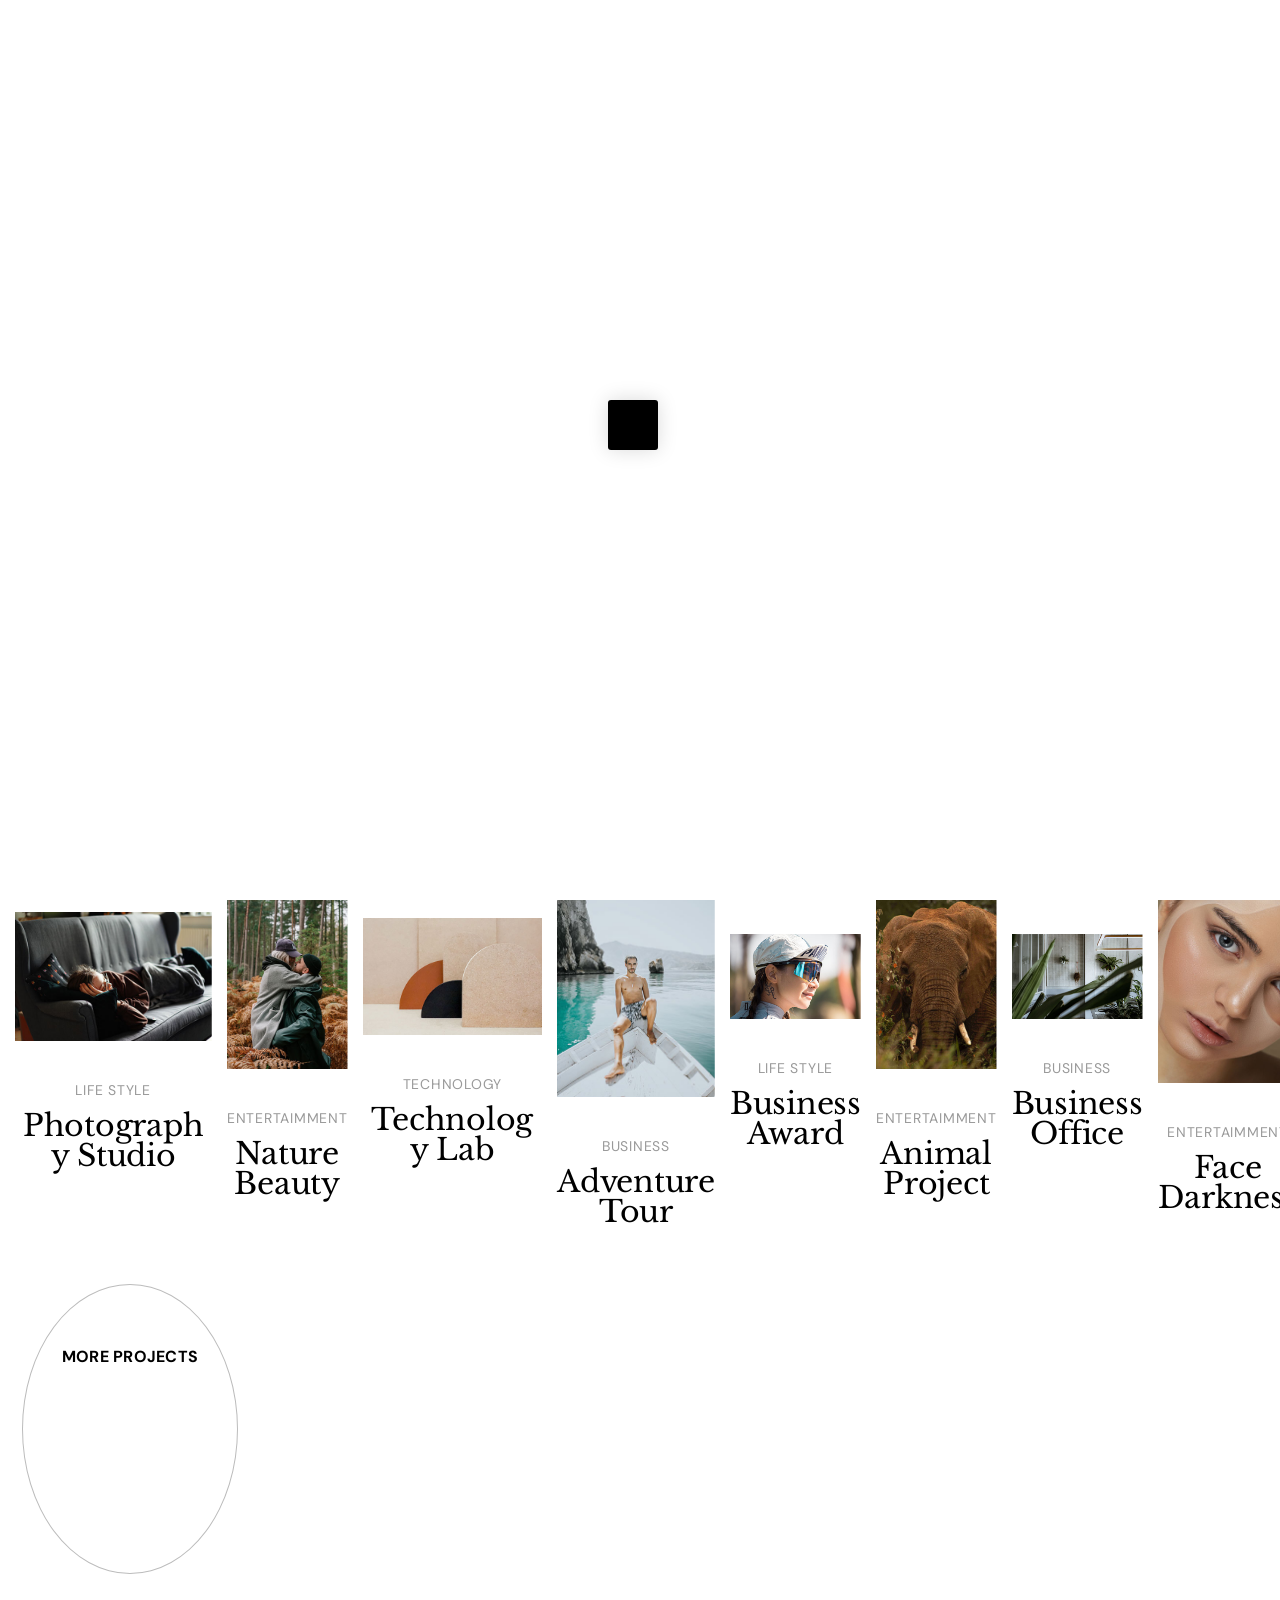
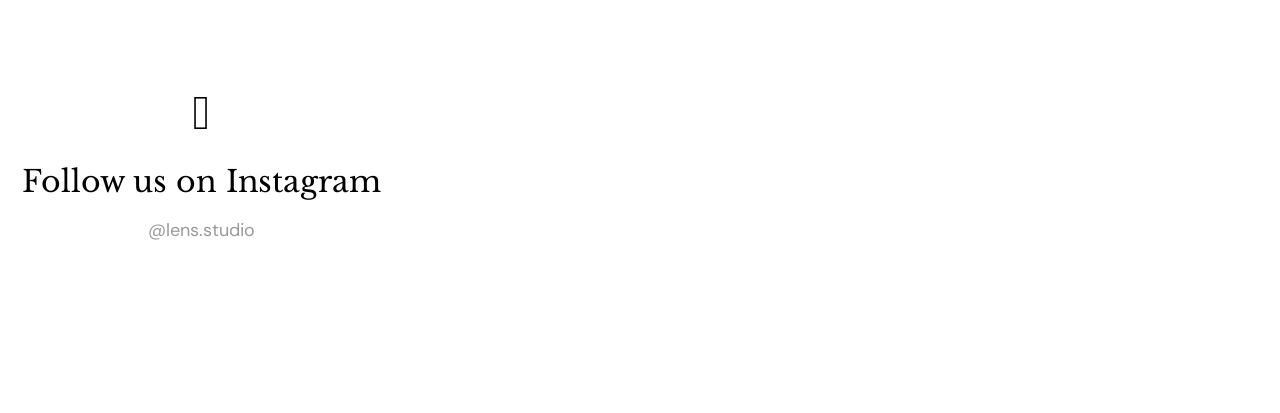
==== index.html @ a51545c2 "1" ====
<!DOCTYPE html>
<html lang="en">

<head>
  <meta charset="utf-8">
  <meta http-equiv="X-UA-Compatible" content="IE=edge">
  <meta name="viewport" content="width=device-width, initial-scale=1.0" />

  <title>Lens – Photography Responsive HTML Template</title>
  <meta name="description" content="Lens Photography Bootstrap 5 Template is an awesome website template for any modern photography studio."/>

  <!--== Favicon ==-->
  <link rel="shortcut icon" href="assets/img/favicon.ico" type="image/x-icon" />

  <!--== Main Style CSS ==-->
  <link href="assets/css/style.css" rel="stylesheet"/>

</head>

<body>

  <!--wrapper start-->
  <div class="wrapper home-default-wrapper">

    <!--== Start Preloader Content ==-->
    <div class="preloader-wrap">
      <div class="preloader">
        <span class="dot"></span>
        <div class="dots">
          <span></span>
          <span></span>
          <span></span>
        </div>
      </div>
    </div>
    <!--== End Preloader Content ==-->

    <!--== Start Header Wrapper ==-->
    <header class="header-area header-default sticky-header">
      <div class="container-fluid">
        <div class="row align-items-center">
          <div class="col-lg-12">
            <div class="header-align">
              <div class="header-social">
                <a href="#/"><i class="social_facebook"></i></a>
                <a href="#/"><i class="social_twitter"></i></a>
                <a href="#/"><i class="social_flickr"></i></a>
              </div>
              <div class="header-logo-area">
                <a href="index.html">
                  <img class="logo-main" src="assets/img/logo.png" alt="Logo" />
                  <img class="logo-light" src="assets/img/logo.png" alt="Logo" />
                </a>
              </div>
              <div class="header-navigation-area d-none">
                <ul class="main-menu nav justify-content-center">
                  <li><a href="index.html">Home</a></li>
                  <li class="has-submenu"><a href="portfolio.html">Portfolio</a>
                    <ul class="submenu-nav">
                      <li><a href="portfolio.html">Portfolio</a></li>
                      <li><a href="portfolio-details.html">Portfolio Details</a></li>
                    </ul>
                  </li>
                  <li><a href="about.html">About</a></li>
                  <li><a href="contact.html">Contact</a></li>
                  <li class="has-submenu"><a href="blog.html">Blog</a>
                    <ul class="submenu-nav">
                      <li><a href="blog.html">Blog Grid</a></li>
                      <li><a href="blog-details.html">Blog Single</a></li>
                    </ul>
                  </li>
                </ul>
              </div>
              <div class="header-action-area">
                <button class="btn-menu">
                  <span></span>
                  <span></span>
                  <span></span>
                </button>
              </div>
            </div>
          </div>
        </div>
      </div>
    </header>
    <!--== End Header Wrapper ==-->

    <main class="main-content site-wrapper-reveal">
      <!--== Start Hero Area Wrapper ==-->
      <section class="home-slider-area slider-photographer">
        <div class="container">
          <div class="row">
            <div class="cl-md-12 col-lg-11 col-xl-10 m-auto">
              <div class="slider-content-area" data-aos="fade-zoom-in" data-aos-duration="1300">
                <h2>LENS Photography Studiop based in Portland, <br>Oregon. I specialises in shooting liquids and my
                  colourful liquid work, titled “Biford”, has become very well <br>known and collectable.</h2>
              </div>
            </div>
          </div>
        </div>
      </section>
      <!--== End Hero Area Wrapper ==-->

      <!--== Start Portfolio Area Wrapper ==-->
      <section class="portfolio-area portfolio-default-area" data-aos="fade-up" data-aos-duration="1300">
        <div class="container-fluid">
          <div class="row row-cols-1 row-cols-sm-2 row-cols-md-3 portfolio-list">
            <div class="col portfolio-item">
              <div class="inner-content">
                <div class="thumb">
                  <img src="assets/img/portfolio/h1.jpg" alt="Lens-Image">
                </div>
                <div class="content">
                  <p class="category">Life Style</p>
                  <h3 class="title"><a href="portfolio-details.html">Photography Studio</a></h3>
                </div>
              </div>
            </div>
            <div class="col portfolio-item">
              <div class="inner-content">
                <div class="thumb">
                  <img src="assets/img/portfolio/v1.jpg" alt="Lens-Image">
                </div>
                <div class="content">
                  <p class="category">Entertaimment</p>
                  <h3 class="title"><a href="portfolio-details.html">Nature Beauty</a></h3>
                </div>
              </div>
            </div>
            <div class="col portfolio-item">
              <div class="inner-content">
                <div class="thumb">
                  <img src="assets/img/portfolio/h2.jpg" alt="Lens-Image">
                </div>
                <div class="content">
                  <p class="category">Technology</p>
                  <h3 class="title"><a href="portfolio-details.html">Technology Lab</a></h3>
                </div>
              </div>
            </div>
            <div class="col portfolio-item">
              <div class="inner-content">
                <div class="thumb">
                  <img src="assets/img/portfolio/v2.jpg" alt="Lens-Image">
                </div>
                <div class="content">
                  <p class="category">Business</p>
                  <h3 class="title"><a href="portfolio-details.html">Adventure Tour</a></h3>
                </div>
              </div>
            </div>
            <div class="col portfolio-item">
              <div class="inner-content">
                <div class="thumb">
                  <img src="assets/img/portfolio/h3.jpg" alt="Lens-Image">
                </div>
                <div class="content">
                  <p class="category">Life Style</p>
                  <h3 class="title"><a href="portfolio-details.html">Business Award</a></h3>
                </div>
              </div>
            </div>
            <div class="col portfolio-item">
              <div class="inner-content">
                <div class="thumb">
                  <img src="assets/img/portfolio/v3.jpg" alt="Lens-Image">
                </div>
                <div class="content">
                  <p class="category">Entertaimment</p>
                  <h3 class="title"><a href="portfolio-details.html">Animal Project</a></h3>
                </div>
              </div>
            </div>
            <div class="col portfolio-item">
              <div class="inner-content">
                <div class="thumb">
                  <img src="assets/img/portfolio/h4.jpg" alt="Lens-Image">
                </div>
                <div class="content">
                  <p class="category">Business</p>
                  <h3 class="title"><a href="portfolio-details.html">Business Office</a></h3>
                </div>
              </div>
            </div>
            <div class="col portfolio-item">
              <div class="inner-content">
                <div class="thumb">
                  <img src="assets/img/portfolio/v4.jpg" alt="Lens-Image">
                </div>
                <div class="content">
                  <p class="category">Entertaimment</p>
                  <h3 class="title"><a href="portfolio-details.html">Face Darkness</a></h3>
                </div>
              </div>
            </div>
            <div class="col portfolio-item">
              <div class="inner-content">
                <div class="thumb">
                  <img src="assets/img/portfolio/h5.jpg" alt="Lens-Image">
                </div>
                <div class="content">
                  <p class="category">Technology</p>
                  <h3 class="title"><a href="portfolio-details.html">Creative Creation</a></h3>
                </div>
              </div>
            </div>
          </div>
          <div class="row">
            <div class="col-lg-12 text-center mt-sm-60" data-margin-top="86" data-aos="fade-up"
              data-aos-duration="1100">
              <a href="#/" class="btn-portfolio">More Projects</a>
            </div>
          </div>
          <div class="row">
            <div class="col-lg-12 text-center">
              <a class="widget-instagram-area" href="#/" data-aos="fade-up" data-aos-duration="1300">
                <i class="icofont-instagram"></i>
                <label>Follow us on Instagram</label>
                <span>@lens.studio</span>
              </a>
            </div>
          </div>
        </div>
      </section>
      <!--== End Portfolio Area Wrapper ==-->
    </main>

    <!--== Start Footer Area Wrapper ==-->
    <footer class="footer-area reveal-footer border-top-style">
      <div class="container-fluid">
        <div class="row">
          <div class="col-sm-12">
            <div class="footer-content">
              <div class="widget-item">
                <div class="widget-copyright">
                  <p>© <span>LENS</span>. <a target="_blank" href="http://www.mobanwang.com/" title="网页模板">网页模板</a></p>
                </div>
              </div>
              <div class="widget-item">
                <div class="about-widget">
                  <a class="footer-logo" href="index.html">
                    <img src="assets/img/logo.png" alt="Logo">
                  </a>
                </div>
              </div>
              <div class="widget-item">
                <ul class="widget-contact-info">
                  <li class="info-mail"><a href="mailto://lens-studio@gmail.com">lens-studio@gmail.com</a>
                    <span>-</span></li>
                  <li class="info-phone"><a href="tel://917-512-0683">917-512-0683</a></li>
                </ul>
              </div>
            </div>
          </div>
        </div>
      </div>
    </footer>
    <!--== End Footer Area Wrapper ==-->

    <!--== Scroll Top Button ==-->
    <div class="scroll-to-top"><span class="icofont-rounded-up"></span></div>

    <!--== Start Side Menu ==-->
    <aside class="off-canvas-wrapper">
      <div class="off-canvas-inner">
        <div class="off-canvas-overlay"></div>
        <!-- Start Off Canvas Content Wrapper -->
        <div class="off-canvas-content">
          <!-- Off Canvas Header -->
          <div class="off-canvas-header">
            <div class="close-action">
              <button class="btn-close"><i class="icon_close"></i></button>
            </div>
          </div>

          <div class="off-canvas-item">
            <!-- Start Asside Menu Wrapper -->
            <div class="asside-navigation-area">
              <ul class="asside-menu nav" id="assideMenuNav">
                <li><a class="active" href="index.html">Home</a></li>
                <li class="dropdown-submenu" id="submenuOne">
                  <a class="collapsed" href="portfolio.html" data-bs-toggle="collapse" data-bs-target="#collapseOne"
                    aria-controls="collapseOne"><span>Portfolio</span></a>
                  <ul class="dropdown-nav collapse" id="collapseOne" aria-labelledby="submenuOne"
                    data-bs-parent="#assideMenuNav">
                    <li><a href="portfolio.html">Portfolio</a></li>
                    <li><a href="portfolio-details.html">Portfolio Details</a></li>
                  </ul>
                </li>
                <li><a href="about.html">About</a></li>
                <li><a href="contact.html">Contact</a></li>
                <li class="dropdown-submenu" id="submenuTwo">
                  <a class="collapsed" href="blog.html" data-bs-toggle="collapse" data-bs-target="#collapseTwo"
                    aria-controls="collapseTwo"><span>Blog</span></a>
                  <ul class="dropdown-nav collapse" id="collapseTwo" aria-labelledby="submenuTwo"
                    data-bs-parent="#assideMenuNav">
                    <li><a href="blog.html">Blog Grid</a></li>
                    <li><a href="blog-details.html">Blog Single</a></li>
                  </ul>
                </li>
              </ul>
            </div>
            <!-- End Asside Menu Wrapper -->
          </div>
          <!-- Off Canvas Footer -->
          <div class="off-canvas-footer"></div>
        </div>
        <!-- End Off Canvas Content Wrapper -->
      </div>
    </aside>
    <!--== End Side Menu ==-->
  </div>

  <!--=======================Javascript============================-->

  <!--=== Modernizr Min Js ===-->
  <script src="assets/js/modernizr.js"></script>
  <!--=== jQuery Min Js ===-->
  <script src="assets/js/jquery-main.js"></script>
  <!--=== jQuery Migration Min Js ===-->
  <script src="assets/js/jquery-migrate.js"></script>
  <!--=== Popper Min Js ===-->
  <script src="assets/js/popper.min.js"></script>
  <!--=== Bootstrap Min Js ===-->
  <script src="assets/js/bootstrap.min.js"></script>
  <!--=== jquery UI Min Js ===-->
  <script src="assets/js/jquery-ui.min.js"></script>
  <!--=== Plugin Collection Js ===-->
  <script src="assets/js/plugincollection.js"></script>
  <!--=== Isotope Min Js ===-->
  <script src="assets/js/isotope.pkgd.min.js"></script>

  <!--=== Custom Js ===-->
  <script src="assets/js/custom.js"></script>

</body>

</html>
---- assets/css/style.css ----
@charset "UTF-8";
/*===================================================================
[Table Of Content]

    * Imported CSS
    * Typography CSS
    * Common CSS
    * Main Navigation CSS
    * Header CSS
    * Portfolio CSS
    * About CSS
    * Team CSS
    * Brand Logo CSS
    * Form CSS
    * Blog CSS
    * Contact CSS
    * Footer CSS

=====================================================================*/
/*
-----------------------------------------------------------------------
	Imported CSS
-----------------------------------------------------------------------
*/
@import url(https://fonts.googleapis.com/css?family=DM+Sans:400,400i,500,700,|Libre+Baskerville:400,400i,700);
@import url(bootstrap.min.css);
@import url(elegantIcons.css);
@import url(icofont.css);
@import url(animate.css);
@import url(aos.css);
@import url(swiper.min.css);
@import url(plugin-collection.css);
/*
-----------------------------------------------------------------------
  Typography CSS
-----------------------------------------------------------------------
*/
body {
  color: #666666;
  font-size: 0.875rem;
  font-family: "DM Sans", sans-serif;
  font-weight: 400;
  line-height: 1.7142857143;
  margin: 0;
  overflow-x: hidden;
  -ms-word-wrap: break-word;
  word-wrap: break-word;
}

h1, h2, h3, h4, h5, h6,
.h1, .h2, .h3, .h4, .h5, .h6 {
  color: #000;
  font-family: "Libre Baskerville", serif;
  font-weight: 400;
  line-height: 1.1;
  margin-bottom: 10px;
  margin-top: 0;
}

a {
  color: #0099ff;
  text-decoration: none;
  transition: 0.3s;
  -webkit-transition: 0.3s;
  -moz-transition: 0.3s;
  -ms-transition: 0.3s;
  -o-transition: 0.3s;
}
a:hover, a:active, a:focus {
  box-shadow: none;
  color: #006bb3;
  outline: none;
  text-decoration: none;
}
a img {
  border: none;
}

.btn:focus {
  box-shadow: none;
}

p {
  margin-bottom: 30px;
}
p:last-child {
  margin-bottom: 0;
}

:active,
:focus {
  box-shadow: none;
  outline: none !important;
}

::selection {
  background: #0099ff;
  color: #fff;
  text-shadow: none;
}

::-moz-selection {
  background: #0099ff;
  /* Firefox */
  color: #fff;
  text-shadow: none;
}

::-webkit-selection {
  background: #0099ff;
  /* Safari */
  color: #fff;
  text-shadow: none;
}

img {
  max-width: 100%;
}

iframe {
  border: none !important;
}

textarea:focus, textarea:active, input:focus, input:active {
  outline: none;
}

ul {
  margin: 0;
  padding: 0;
}
ul li {
  list-style: none;
}

pre,
ul,
ol,
dl,
dd,
blockquote,
address,
table,
fieldset {
  margin-bottom: 30px;
}

table p {
  margin-bottom: 0;
}

/*
-----------------------------------------------------------------------
  Common CSS
-----------------------------------------------------------------------
*/
@media only screen and (min-width: 1200px) {
  .container {
    max-width: 1200px;
    padding-left: 15px;
    padding-right: 15px;
  }
}

@media only screen and (min-width: 1200px) {
  .row {
    margin-right: -15px;
    margin-left: -15px;
  }
}
@media only screen and (min-width: 1200px) {
  .row > [class*=col-] {
    padding-right: 15px;
    padding-left: 15px;
  }
}

.section-title {
  margin-bottom: 80px;
}
@media only screen and (max-width: 991px) {
  .section-title {
    margin-bottom: 70px;
  }
}
@media only screen and (max-width: 767px) {
  .section-title {
    margin-bottom: 60px;
  }
}
@media only screen and (max-width: 575px) {
  .section-title {
    margin-bottom: 50px;
  }
}
.section-title h5 {
  color: #999999;
  font-size: 14px;
  font-weight: 400;
  letter-spacing: 0.3px;
  margin-bottom: 15px;
  text-transform: uppercase;
}
@media only screen and (max-width: 767px) {
  .section-title h5 {
    font-size: 12px;
    margin-bottom: 12px;
  }
}
.section-title .title {
  font-size: 48px;
  font-weight: 700;
  letter-spacing: -1.377px;
  line-height: 1.1;
  margin-bottom: 25px;
}
@media only screen and (max-width: 1199px) {
  .section-title .title {
    font-size: 40px;
  }
}
@media only screen and (max-width: 767px) {
  .section-title .title {
    font-size: 36px;
  }
}
@media only screen and (max-width: 575px) {
  .section-title .title {
    font-size: 24px;
  }
}
.section-title .title span {
  color: #0099ff;
  font-weight: 300;
}
.section-title .desc {
  margin-bottom: 55px;
}
.section-title .desc p {
  font-size: 14px;
  line-height: 30px;
  margin-bottom: 0;
}
@media only screen and (max-width: 767px) {
  .section-title .desc p br {
    display: none;
  }
}
.section-title .separator-line {
  border-bottom: 1px solid #0099ff;
  display: block;
  margin: 0 auto 40px;
  width: 100px;
}
.section-title .list-style li {
  color: #666666;
  font-size: 14px;
  margin-bottom: 16px;
  padding-left: 29px;
  position: relative;
}
.section-title .list-style li i {
  color: #0099ff;
  font-size: 14px;
  left: 0;
  position: absolute;
  top: 5px;
}
.section-title .list-style li:last-child {
  margin-bottom: 0;
}
.section-title.section-light h5 {
  color: #fff;
}
.section-title.section-light .title {
  color: #fff;
}
.section-title.section-light .desc p {
  color: #fff;
}
.section-title.section-light .separator-line {
  border-bottom-color: #fff !important;
}
.section-title.section-light .separator-line.separator-double:before {
  border-bottom-color: #fff !important;
}

.bg-img {
  background: no-repeat center center;
  background-size: cover;
}
.bg-img.bg-img-top {
  background-position: top center;
}

.site-wrapper-reveal {
  background-color: #FFFFFF;
  position: relative;
  overflow: hidden;
  z-index: 1;
}

.niceselect {
  float: inherit;
}
.niceselect .list {
  border-radius: 0;
  width: 100%;
}

.line-hr {
  border-bottom: 1px solid #e2e2e2;
}

.lh-1 {
  line-height: 1;
}

.z-index-1 {
  z-index: 1;
}

.z-index-2 {
  z-index: 2;
}

.content-items-center {
  align-items: center;
  display: flex;
}

.justify-items-center {
  display: flex;
  justify-content: center;
}

.min-height-auto {
  min-height: auto !important;
}

.height-auto {
  height: auto !important;
}

.form-message.alert {
  margin-top: 10px;
}

.row-gutter-0 [class*=col-] {
  margin: 0;
  padding: 0;
}

.embed-responsive {
  position: relative;
  display: block;
  width: 100%;
  padding: 0;
  overflow: hidden;
}
.embed-responsive .embed-responsive-item,
.embed-responsive embed,
.embed-responsive iframe,
.embed-responsive object,
.embed-responsive video {
  position: absolute;
  top: 0;
  bottom: 0;
  left: 0;
  width: 100%;
  height: 100%;
  border: 0;
}

iframe {
  border: none !important;
}

@media only screen and (max-width: 991px) {
  .md-text-center {
    text-align: center;
  }
}
@media only screen and (max-width: 767px) {
  .sm-text-center {
    text-align: center;
  }
}
@media only screen and (max-width: 575px) {
  .xs-w-100 {
    width: 100% !important;
  }
}
/*-------- Button Style Css --------*/
.btn-theme {
  background-color: #0099ff;
  border-color: #0099ff;
  border-radius: 0;
  color: #fff;
  display: inline-block;
  font-weight: 400;
  font-size: 14px;
  line-height: 30px;
  min-height: 50px;
  padding: 10px 30px;
  position: relative;
  text-transform: uppercase;
  transition: 0.3s;
  -webkit-transition: 0.3s;
  -moz-transition: 0.3s;
  -ms-transition: 0.3s;
  -o-transition: 0.3s;
}
.btn-theme .icon {
  font-size: 14px;
  padding-left: 12px;
  position: absolute;
  top: 50%;
  transform: translateY(-50%);
  right: 15px;
}
.btn-theme:hover, .btn-theme:focus {
  background-color: #669900;
  border-color: #669900;
  color: #fff;
}
.btn-theme.btn-black {
  background-color: #000;
  border-color: #000;
}
.btn-theme.btn-black:hover {
  background-color: #0099ff;
  border-color: #0099ff;
  color: #fff;
}
.btn-theme.btn-white {
  background-color: #fff;
  border-color: #fff;
  color: #0e0e0e;
}
.btn-theme.btn-white:hover {
  background-color: #000;
  border-color: #000;
  color: #fff;
}
.btn-theme.btn-white.btn-border {
  background-color: transparent;
  border: 1px solid rgba(255, 255, 255, 0.5);
  color: #fff;
  line-height: 29px;
}
.btn-theme.btn-white.btn-border:hover {
  background-color: #0099ff;
  border-color: #0099ff;
  color: #fff;
}
.btn-theme.btn-gray {
  background-color: #f4f4f4;
  border-color: #f4f4f4;
  color: #0e0e0e;
}
.btn-theme.btn-gray:hover {
  background-color: #0099ff;
  border-color: #0099ff;
  color: #fff;
}
.btn-theme.btn-border {
  background-color: transparent;
  border: 1px solid #0099ff;
  color: #0099ff;
}
.btn-theme.btn-round {
  border-radius: 25px;
}
.btn-theme.btn-round.btn-slide:before {
  border-radius: 25px;
}
.btn-theme.btn-lg {
  letter-spacing: 0.131px;
  padding: 14px 48px;
}
.btn-theme.btn-slide {
  position: relative;
  z-index: 1;
}
.btn-theme.btn-slide:before {
  background-color: #669900;
  content: "";
  height: 100%;
  left: 0;
  position: absolute;
  top: 0;
  width: 0;
  z-index: -1;
  transition: 0.3s;
  -webkit-transition: 0.3s;
  -moz-transition: 0.3s;
  -ms-transition: 0.3s;
  -o-transition: 0.3s;
}
.btn-theme.btn-slide:hover:before {
  width: 100%;
}
.btn-theme.btn-size-md {
  height: 50px;
  min-width: 160px;
  text-align: center;
}
.btn-theme.btn-size-lg {
  height: 50px;
  min-width: 180px;
  text-align: center;
}
.btn-theme.btn-size-xl {
  height: 50px;
  min-width: 220px;
  text-align: center;
}
.btn-theme.btn-size-xxl {
  height: 52px;
  min-width: 270px;
  text-align: center;
}

.btn-link {
  color: #000;
  display: inline-block;
  font-weight: 400;
  font-size: 12px;
  letter-spacing: 1px;
  padding: 0;
  position: relative;
  text-decoration: none;
  text-transform: uppercase;
  transition: 0.3s;
  -webkit-transition: 0.3s;
  -moz-transition: 0.3s;
  -ms-transition: 0.3s;
  -o-transition: 0.3s;
}
.btn-link:hover {
  color: #0099ff;
  text-decoration: none;
}
.btn-link span + .icon {
  color: #0099ff;
  font-size: 14px;
  padding-left: 17px;
}
.btn-link span + .icon:before {
  font-weight: 900;
}
.btn-link:focus {
  text-decoration: none;
}
.btn-link.btn-line:after {
  background-color: #0099ff;
  bottom: 0;
  content: "";
  height: 1px;
  right: 0;
  position: absolute;
  width: 0;
  transition: 0.3s;
  -webkit-transition: 0.3s;
  -moz-transition: 0.3s;
  -ms-transition: 0.3s;
  -o-transition: 0.3s;
}
.btn-link.btn-line:hover {
  color: #000;
}
.btn-link.btn-line:hover:after {
  left: 0;
  width: 100%;
}
.btn-link.btn-dark {
  background-color: transparent;
  border: none;
  color: #0e0e0e;
}
.btn-link.btn-dark:after {
  background-color: #0e0e0e;
  left: 0;
  width: 100%;
}
.btn-link.btn-dark:hover {
  color: #0099ff;
}
.btn-link.btn-dark:hover:hover:before {
  background-color: #0099ff;
}
.btn-link.btn-dark:hover:hover:after {
  background-color: #0099ff;
}

.btn-more {
  color: #000;
  font-size: 18px;
  letter-spacing: 16.8px;
  text-transform: uppercase;
}
@media only screen and (max-width: 575px) {
  .btn-more {
    font-size: 16px;
    letter-spacing: 8px;
  }
}

/*-------- Owl Carousel Style Css --------*/
.owl-carousel.owl-theme .owl-nav {
  margin: 0;
}
.owl-carousel.owl-theme .owl-nav [class*=owl-] {
  background-color: transparent;
  font-size: 24px;
  font-weight: 900;
  margin: 0;
  transition: 0.4s;
  -webkit-transition: 0.4s;
  -moz-transition: 0.4s;
  -ms-transition: 0.4s;
  -o-transition: 0.4s;
}
.owl-carousel.owl-theme .owl-nav [class*=owl-]:hover {
  color: #0099ff;
}
.owl-carousel.owl-theme .owl-nav .owl-prev {
  margin-right: 10px;
}
.owl-carousel.owl-theme .owl-nav .owl-next {
  margin-left: 10px;
}
.owl-carousel.owl-theme.owl-nav2 .owl-nav {
  left: 0;
  position: absolute;
  right: 0;
  top: 50%;
}
.owl-carousel.owl-theme.owl-nav2 .owl-nav [class*=owl-] {
  position: absolute;
}
.owl-carousel.owl-theme.owl-nav2 .owl-nav [class*=owl-].owl-prev {
  left: 0;
}
.owl-carousel.owl-theme.owl-nav2 .owl-nav [class*=owl-].owl-next {
  right: 0;
}
.owl-carousel.owl-theme .owl-dots {
  margin-top: 55px;
}
.owl-carousel.owl-theme .owl-dots .owl-dot span {
  background-color: #808080;
  border: 1px solid #808080;
  height: 10px;
  margin: 5px 12px;
  width: 10px;
  transition: 0.4s;
  -webkit-transition: 0.4s;
  -moz-transition: 0.4s;
  -ms-transition: 0.4s;
  -o-transition: 0.4s;
}
.owl-carousel.owl-theme .owl-dots .owl-dot.active span, .owl-carousel.owl-theme .owl-dots .owl-dot:hover span {
  background-color: #0099ff;
  border-color: #0099ff;
}
.owl-carousel.owl-dots-none .owl-dots {
  display: none;
}

/*-------- Page Title Style Css --------*/
.page-title-area .page-title-content {
  padding: 118px 0 68px;
}
@media only screen and (max-width: 1199px) {
  .page-title-area .page-title-content {
    padding: 85px 0 50px;
  }
}
@media only screen and (max-width: 991px) {
  .page-title-area .page-title-content {
    padding: 95px 0 45px;
  }
}
@media only screen and (max-width: 575px) {
  .page-title-area .page-title-content {
    padding: 75px 0 45px;
  }
}
.page-title-area .page-title-content .title {
  font-size: 60px;
  line-height: 1;
  letter-spacing: -0.25px;
}
@media only screen and (max-width: 1199px) {
  .page-title-area .page-title-content .title {
    font-size: 36px;
  }
}
@media only screen and (max-width: 767px) {
  .page-title-area .page-title-content .title {
    font-size: 30px;
  }
}
.page-title-area .page-title-content .page-title {
  color: #999999;
  font-family: "DM Sans", sans-serif;
  font-size: 18px;
  letter-spacing: 3px;
  margin-bottom: 39px;
  text-transform: uppercase;
}
@media only screen and (max-width: 1199px) {
  .page-title-area .page-title-content .page-title {
    margin-bottom: 20px;
  }
}
@media only screen and (max-width: 767px) {
  .page-title-area .page-title-content .page-title {
    font-size: 16px;
    margin-bottom: 15px;
  }
}
.page-title-area .page-title-content .bread-crumbs {
  color: #888;
  font-size: 15px;
  margin-bottom: 2px;
}
.page-title-area .page-title-content .bread-crumbs a {
  color: #888;
}
.page-title-area .page-title-content .bread-crumbs a:hover {
  color: #0099ff;
}
.page-title-area .page-title-content .bread-crumbs span.active {
  color: #568701;
}
.page-title-area .page-title-content .bread-crumbs .breadcrumb-sep {
  padding: 0 8.7px;
}
.page-title-area .page-title-content.text-light .title {
  color: #fff;
}
.page-title-area .page-title-content.text-light .bread-crumbs {
  color: #fff;
}
.page-title-area .page-title-content.text-light .bread-crumbs a {
  color: #fff;
}
.page-title-area .page-title-content.content-style2 {
  align-items: center;
  display: flex;
  justify-content: center;
  padding: 122px 0 183px;
}
@media only screen and (max-width: 1199px) {
  .page-title-area .page-title-content.content-style2 {
    padding: 65px 0 95px;
  }
}
@media only screen and (max-width: 991px) {
  .page-title-area .page-title-content.content-style2 {
    padding: 85px 0 65px;
  }
}
@media only screen and (max-width: 575px) {
  .page-title-area .page-title-content.content-style2 {
    padding: 75px 0 55px;
  }
}
.page-title-area .page-title-content.content-style2 .page-title {
  color: #000;
  letter-spacing: 0;
  line-height: 1;
  margin: 0 41px 0 0;
}
@media only screen and (max-width: 767px) {
  .page-title-area .page-title-content.content-style2 .page-title {
    margin: 0 30px 0 0;
  }
}
@media only screen and (max-width: 575px) {
  .page-title-area .page-title-content.content-style2 .page-title {
    font-size: 16px;
    margin: 0 15px 0 0;
  }
}
.page-title-area .page-title-content.content-style2 .title {
  border-left: 1px solid #e1e1e1;
  color: #000;
  font-family: "Libre Baskerville", serif;
  font-size: 48px;
  font-weight: 400;
  letter-spacing: 0;
  line-height: 1;
  margin-bottom: 0;
  padding: 20px 0 20px 70px;
}
@media only screen and (max-width: 991px) {
  .page-title-area .page-title-content.content-style2 .title {
    font-size: 36px;
  }
}
@media only screen and (max-width: 767px) {
  .page-title-area .page-title-content.content-style2 .title {
    font-size: 30px;
    padding: 20px 0 20px 30px;
  }
}
@media only screen and (max-width: 575px) {
  .page-title-area .page-title-content.content-style2 .title {
    font-size: 20px;
    padding: 10px 0 10px 15px;
  }
}
@media only screen and (max-width: 479.98px) {
  .page-title-area .page-title-content.content-style2 .title {
    padding: 10px 0 10px 13px;
  }
}

.bread-crumbs {
  color: #666666;
  font-size: 16px;
}
.bread-crumbs a {
  color: #666666;
}
.bread-crumbs a:hover {
  color: #0099ff;
}

/*-------- Pagination Style Css --------*/
.pagination-area {
  padding: 82px 0 0;
}
@media only screen and (max-width: 991px) {
  .pagination-area {
    padding: 62px 0 0;
  }
}
.pagination-area nav .page-numbers {
  align-items: center;
  background-color: #fff;
  border-radius: 5px;
  display: inline-flex;
  margin-bottom: 0;
}
.pagination-area nav .page-numbers li {
  line-height: 1;
  margin-right: 36.57px;
  padding: 0;
}
.pagination-area nav .page-numbers li .page-number {
  color: #999999;
  display: inline-block;
  font-size: 18px;
  font-weight: 400;
  letter-spacing: 0;
  line-height: 1;
}
.pagination-area nav .page-numbers li .page-number:hover {
  color: #000;
}
.pagination-area nav .page-numbers li .page-number.current {
  color: #000;
  font-weight: 700;
}
.pagination-area nav .page-numbers li .page-number.prev {
  border-radius: 0;
  color: #000;
  font-size: 14px;
}
.pagination-area nav .page-numbers li .page-number.next {
  color: #000;
  font-size: 22px;
}
.pagination-area nav .page-numbers li .page-number.next:hover {
  color: #000;
}
.pagination-area nav .page-numbers li:first-child {
  padding-left: 0;
}
.pagination-area nav .page-numbers li:last-child {
  padding-right: 0;
  margin-right: 0;
}
.pagination-area nav .page-numbers.page-numbers-style {
  box-shadow: 0px 10px 50px 0px rgba(171, 181, 189, 0.35);
}

/*-------- Blockquote Style Css --------*/
.blockquote-area p {
  color: #000;
  font-family: "Libre Baskerville", serif;
  font-size: 30px;
  letter-spacing: -0.15px;
  line-height: 48px;
  margin-bottom: 66px;
}
@media only screen and (max-width: 1199px) {
  .blockquote-area p {
    font-size: 24px;
    line-height: 42px;
    margin-bottom: 40px;
  }
}
@media only screen and (max-width: 991px) {
  .blockquote-area p {
    font-size: 20px;
    line-height: 38px;
  }
}
@media only screen and (max-width: 767px) {
  .blockquote-area p {
    font-size: 16px;
    line-height: 32px;
    margin-bottom: 30px;
  }
}
@media only screen and (max-width: 575px) {
  .blockquote-area p br {
    display: none;
  }
}
.blockquote-area cite .name {
  color: #000;
  display: block;
  font-size: 18px;
  font-weight: 700;
  font-style: normal;
  letter-spacing: -0.15px;
  line-height: 1;
  margin-bottom: 4px;
}
.blockquote-area cite .job {
  color: #999999;
  font-size: 14px;
  font-style: normal;
  letter-spacing: 0;
  line-height: 1;
}
.blockquote-area .blockquote-style {
  margin-bottom: 157px;
  padding-left: 171px;
  position: relative;
}
@media only screen and (max-width: 1199px) {
  .blockquote-area .blockquote-style {
    margin-bottom: 95px;
    padding-left: 130px;
  }
}
@media only screen and (max-width: 991px) {
  .blockquote-area .blockquote-style {
    margin-bottom: 80px;
    padding-left: 95px;
  }
}
@media only screen and (max-width: 767px) {
  .blockquote-area .blockquote-style {
    margin-bottom: 75px;
    padding-left: 50px;
  }
}
@media only screen and (max-width: 575px) {
  .blockquote-area .blockquote-style {
    margin-bottom: 65px;
    padding-left: 35px;
  }
}
@media only screen and (max-width: 479.98px) {
  .blockquote-area .blockquote-style {
    padding-left: 20px;
  }
}
.blockquote-area .blockquote-style:after {
  background-color: #000;
  content: "";
  height: calc(100% - 16px);
  left: 0;
  position: absolute;
  top: 9px;
  width: 3px;
}
@media only screen and (max-width: 767px) {
  .blockquote-area .blockquote-style:after {
    width: 2px;
  }
}
@media only screen and (max-width: 479.98px) {
  .blockquote-area .blockquote-style:after {
    width: 1px;
  }
}

/*-------- Accordian Style Css --------*/
.accordian-content .accordion .accordion-item {
  border: none;
  margin-bottom: 30px;
  overflow: visible;
}
.accordian-content .accordion .accordion-item .accordion-header {
  padding: 0;
}
.accordian-content .accordion .accordion-item .accordion-header .accordion-button {
  align-items: center;
  background-color: #fff;
  border: none;
  border-radius: 5px;
  box-shadow: none;
  color: #fff;
  display: flex;
  font-size: 14px;
  font-weight: 400;
  justify-content: space-between;
  padding: 15px 30px;
  position: relative;
  text-align: left;
  width: 100%;
  z-index: 1;
  transition: 0.4s;
  -webkit-transition: 0.4s;
  -moz-transition: 0.4s;
  -ms-transition: 0.4s;
  -o-transition: 0.4s;
}
.accordian-content .accordion .accordion-item .accordion-header .accordion-button:before {
  background-color: #0099ff;
  border-radius: 5px;
  content: "";
  height: 100%;
  left: 0;
  position: absolute;
  top: 0;
  width: 100%;
  z-index: -1;
  transition: 0.4s;
  -webkit-transition: 0.4s;
  -moz-transition: 0.4s;
  -ms-transition: 0.4s;
  -o-transition: 0.4s;
}
.accordian-content .accordion .accordion-item .accordion-header .accordion-button:after {
  display: none;
}
.accordian-content .accordion .accordion-item .accordion-header .accordion-button .icon {
  color: #fff;
  font-size: 14px;
  transition: 0.4s;
  -webkit-transition: 0.4s;
  -moz-transition: 0.4s;
  -ms-transition: 0.4s;
  -o-transition: 0.4s;
}
.accordian-content .accordion .accordion-item .accordion-header .accordion-button .icon.icon-plus {
  display: none;
}
.accordian-content .accordion .accordion-item .accordion-header .accordion-button.collapsed {
  box-shadow: 0px 7px 30px 0px rgba(171, 181, 189, 0.35);
  color: #000;
}
.accordian-content .accordion .accordion-item .accordion-header .accordion-button.collapsed:before {
  background-color: #fff;
  background-image: none;
}
.accordian-content .accordion .accordion-item .accordion-header .accordion-button.collapsed .icon {
  color: #000;
}
.accordian-content .accordion .accordion-item .accordion-header .accordion-button.collapsed .icon.icon-plus {
  display: inline-block;
}
.accordian-content .accordion .accordion-item .accordion-header .accordion-button.collapsed .icon.icon-minus {
  display: none;
}
.accordian-content .accordion .accordion-item .accordion-header .accordion-button.collapsed:hover {
  background-color: #f9f9f9;
}
.accordian-content .accordion .accordion-item .accordion-header .accordion-button.collapsed:hover:before {
  background-color: #f9f9f9;
}
.accordian-content .accordion .accordion-item .accordion-body {
  line-height: 30px;
  padding: 34px 30px 16px;
}
.accordian-content .accordion.no-bg .accordion-item {
  margin-bottom: 14px;
}
.accordian-content .accordion.no-bg .accordion-item .accordion-header .accordion-button {
  background-color: transparent;
  border-bottom: 1px solid #e1e1e1;
  border-radius: 0;
  color: #000;
  padding: 0 0 20px 20px;
}
.accordian-content .accordion.no-bg .accordion-item .accordion-header .accordion-button:before {
  display: none;
}
.accordian-content .accordion.no-bg .accordion-item .accordion-header .accordion-button .icon {
  color: #000;
}
.accordian-content .accordion.no-bg .accordion-item .accordion-header .accordion-button.collapsed {
  box-shadow: none;
}
.accordian-content .accordion.no-bg .accordion-item .accordion-header .accordion-button.collapsed:hover {
  background-color: transparent;
}
.accordian-content .accordion.no-bg .accordion-collapse {
  border: none;
}
.accordian-content .accordion.no-bg .accordion-body {
  padding: 20px 35px 14px 20px;
}
.accordian-content .accordion.accordion-style2 .accordion-item .accordion-header .accordion-button {
  border: none;
  color: #0099ff;
  font-size: 18px;
  font-weight: 700;
  justify-content: normal;
  line-height: 24px;
  padding: 0 30px 13px 0;
  transition: 0.3s;
  -webkit-transition: 0.3s;
  -moz-transition: 0.3s;
  -ms-transition: 0.3s;
  -o-transition: 0.3s;
}
@media only screen and (max-width: 479.98px) {
  .accordian-content .accordion.accordion-style2 .accordion-item .accordion-header .accordion-button {
    padding: 0 10px 13px 0;
  }
}
.accordian-content .accordion.accordion-style2 .accordion-item .accordion-header .accordion-button.collapsed {
  color: #000;
  font-weight: 400;
  padding: 0 30px 10px 0;
}
@media only screen and (max-width: 479.98px) {
  .accordian-content .accordion.accordion-style2 .accordion-item .accordion-header .accordion-button.collapsed {
    padding: 0 10px 10px 0;
  }
}
.accordian-content .accordion.accordion-style2 .accordion-item .accordion-header .accordion-button.collapsed .icon {
  color: #000;
  top: 2px;
}
.accordian-content .accordion.accordion-style2 .accordion-item .accordion-header .accordion-button .icon {
  color: #000;
  font-size: 24px;
  left: auto;
  position: absolute;
  right: -35px;
  top: 4px;
}
.accordian-content .accordion.accordion-style2 .accordion-item .accordion-body {
  color: #999999;
  font-size: 14px;
  letter-spacing: 0;
  line-height: 24px;
  padding: 0px 30px 9px 16px;
}
@media only screen and (max-width: 479.98px) {
  .accordian-content .accordion.accordion-style2 .accordion-item .accordion-body {
    padding: 0 12px 9px 16px;
  }
}

/*-------- Tab Style Css --------*/
.feature-tab-content .nav.nav-tabs {
  border-bottom: none;
  margin-bottom: 41px;
}
.feature-tab-content .nav.nav-tabs .nav-item {
  margin-right: 60px;
}
@media only screen and (max-width: 767px) {
  .feature-tab-content .nav.nav-tabs .nav-item {
    margin-right: 25px;
  }
}
@media only screen and (max-width: 575px) {
  .feature-tab-content .nav.nav-tabs .nav-item {
    margin-right: 15px;
    font-size: 12px;
  }
}
.feature-tab-content .nav.nav-tabs .nav-item .nav-link {
  border: none;
  border-bottom: 3px solid #ddd;
  color: #000;
  padding: 0 0 13px;
  text-transform: uppercase;
  transition: 0.3s;
  -webkit-transition: 0.3s;
  -moz-transition: 0.3s;
  -ms-transition: 0.3s;
  -o-transition: 0.3s;
}
.feature-tab-content .nav.nav-tabs .nav-item .nav-link:hover {
  color: #0099ff;
}
.feature-tab-content .nav.nav-tabs .nav-item .nav-link:focus {
  color: #0099ff;
}
.feature-tab-content .nav.nav-tabs .nav-item .nav-link.active {
  background-color: transparent;
  border-bottom-color: #0099ff;
}
.feature-tab-content .nav.nav-tabs .nav-item:last-child {
  margin-right: 0;
}
.feature-tab-content .tab-content .tab-pane p {
  line-height: 30px;
  margin-bottom: 10px;
}
/*-------- Faq Style Css --------*/
.faq-area .accordian-content .accordion .accordion-item {
  border: 1px solid #eaeaea;
  border-radius: 3px;
  margin-bottom: 15px;
  overflow: visible;
}
.faq-area .accordian-content .accordion .accordion-item .accordion-header {
  padding: 0;
}
.faq-area .accordian-content .accordion .accordion-item .accordion-header .accordion-button {
  background-color: #fff;
  box-shadow: none;
  color: #568701;
  font-size: 18px;
  font-weight: 700;
  padding: 13px 30px 14px;
}
.faq-area .accordian-content .accordion .accordion-item .accordion-header .accordion-button:before {
  background-color: #0099ff;
  background-image: none;
  border-radius: 3px 3px 0 0;
  height: 4px;
  top: -1px;
  z-index: 1;
}
.faq-area .accordian-content .accordion .accordion-item .accordion-header .accordion-button .icon {
  color: #0099ff;
  font-size: 18px;
}
.faq-area .accordian-content .accordion .accordion-item .accordion-header .accordion-button.collapsed {
  color: #000;
  padding: 14px 30px;
}
.faq-area .accordian-content .accordion .accordion-item .accordion-header .accordion-button.collapsed:before {
  background-color: transparent;
  background-image: none;
}
.faq-area .accordian-content .accordion .accordion-item .accordion-header .accordion-button.collapsed .icon {
  color: #3e4140;
}
.faq-area .accordian-content .accordion .accordion-item .accordion-header .accordion-button.collapsed:hover {
  background-color: transparent;
}
.faq-area .accordian-content .accordion .accordion-item .accordion-header .accordion-button.collapsed:hover:before {
  background-color: transparent;
}
.faq-area .accordian-content .accordion .accordion-item .accordion-collapse {
  border: none;
}
.faq-area .accordian-content .accordion .accordion-item .accordion-body {
  letter-spacing: 0;
  line-height: 24px;
  padding: 4px 28px 23px 30px;
}

/*-------- Page-Not-Found Style Css --------*/
.page-not-found-area {
  align-items: center;
  display: flex;
  height: 100vh;
  margin-top: 0;
  padding: 0;
}
.page-not-found-area .section-title {
  margin-top: 35px;
  margin-bottom: 45px;
}
@media only screen and (max-width: 1199px) {
  .page-not-found-area .section-title {
    padding-top: 65px;
  }
}
@media only screen and (max-width: 991px) {
  .page-not-found-area .section-title {
    padding-top: 50px;
  }
}
@media only screen and (max-width: 767px) {
  .page-not-found-area .section-title {
    padding-top: 40px;
  }
}
@media only screen and (max-width: 575px) {
  .page-not-found-area .section-title {
    margin-bottom: 35px;
  }
}
.page-not-found-area .section-title .title {
  color: #fff;
  font-size: 60px;
  letter-spacing: 0;
  margin-bottom: 18px;
  text-transform: uppercase;
}
@media only screen and (max-width: 991px) {
  .page-not-found-area .section-title .title {
    font-size: 48px;
  }
}
@media only screen and (max-width: 575px) {
  .page-not-found-area .section-title .title {
    font-size: 32px;
  }
}
.page-not-found-area .section-title .desc {
  margin-bottom: 0;
}
.page-not-found-area .section-title .desc p {
  color: #fff;
  font-weight: 300;
  font-size: 18px;
  line-height: 30px;
}
@media only screen and (max-width: 575px) {
  .page-not-found-area .section-title .desc p {
    font-size: 14px;
    line-height: 24px;
  }
}
.page-not-found-area .btn-theme {
  padding: 10px 68px;
}
@media only screen and (max-width: 767px) {
  .page-not-found-area .btn-theme {
    min-height: auto;
    padding: 8px 40px;
  }
}
@media only screen and (max-width: 575px) {
  .page-not-found-area .btn-theme {
    padding: 5px 30px;
    font-size: 13px;
  }
}
.page-not-found-area a {
  text-transform: capitalize;
}
.page-not-found-area a:after {
  width: 100%;
}
.page-not-found-area .widget-search-box.search-style2 .btn-src {
  border-left: none;
}

/*-------- Coming-Soon Style Css --------*/
.coming-soon-area {
  background-position: top right;
  background-repeat: no-repeat;
  align-items: center;
  display: flex;
  height: 100vh;
  padding: 0;
}
.coming-soon-area .countdown-content {
  margin-bottom: 78px;
}
@media only screen and (max-width: 1549px) {
  .coming-soon-area .countdown-content {
    margin-bottom: 35px;
  }
}
.coming-soon-area .countdown-content .countdown-timer li {
  margin: 0 55px;
}
@media only screen and (max-width: 1199px) {
  .coming-soon-area .countdown-content .countdown-timer li {
    margin: 0 25px;
  }
}
@media only screen and (max-width: 479.98px) {
  .coming-soon-area .countdown-content .countdown-timer li {
    margin: 0 15px;
  }
}
.coming-soon-area .countdown-content .countdown-timer li span {
  color: #fff;
  display: inline-block;
  font-size: 48px;
  font-weight: 700;
  margin-bottom: 18px;
}
@media only screen and (max-width: 1549px) {
  .coming-soon-area .countdown-content .countdown-timer li span {
    font-size: 36px;
    margin-bottom: 15px;
  }
}
@media only screen and (max-width: 479.98px) {
  .coming-soon-area .countdown-content .countdown-timer li span {
    font-size: 16px;
  }
}
.coming-soon-area .countdown-content .countdown-timer li p {
  color: #fff;
  font-size: 18px;
  line-height: 30px;
  margin-bottom: 0;
}
@media only screen and (max-width: 1549px) {
  .coming-soon-area .countdown-content .countdown-timer li p {
    font-size: 16px;
  }
}
@media only screen and (max-width: 479.98px) {
  .coming-soon-area .countdown-content .countdown-timer li p {
    font-size: 13px;
  }
}
.coming-soon-area .coming-soon-content {
  margin-top: 83px;
}
@media only screen and (max-width: 1199px) {
  .coming-soon-area .coming-soon-content .section-title.section-style7 .separator-line {
    display: none;
  }
}
.coming-soon-area .coming-soon-content h2 {
  color: #fff;
  font-size: 100px;
  font-weight: 700;
  line-height: 1;
  margin-bottom: 15px;
  margin-top: 0;
}
@media only screen and (max-width: 1549px) {
  .coming-soon-area .coming-soon-content h2 {
    font-size: 60px;
  }
}
@media only screen and (max-width: 991px) {
  .coming-soon-area .coming-soon-content h2 {
    font-size: 48px;
  }
}
@media only screen and (max-width: 479.98px) {
  .coming-soon-area .coming-soon-content h2 {
    font-size: 24px;
  }
}
.coming-soon-area .coming-soon-content p {
  color: #fff;
  font-size: 18px;
  line-height: 30px;
  margin-bottom: 64px;
}
@media only screen and (max-width: 1549px) {
  .coming-soon-area .coming-soon-content p {
    margin-bottom: 35px;
  }
}
@media only screen and (max-width: 991px) {
  .coming-soon-area .coming-soon-content p {
    font-size: 14px;
  }
  .coming-soon-area .coming-soon-content p br {
    display: none;
  }
}
@media only screen and (max-width: 479.98px) {
  .coming-soon-area .coming-soon-content p {
    font-size: 13px;
  }
}
.coming-soon-area .input-btn-group {
  border-radius: 50px;
  display: flex;
  justify-content: space-between;
  height: 34px;
  padding: 1px;
}
.coming-soon-area .input-btn-group .form-control {
  border-radius: 50px;
  font-size: 14px;
  max-width: 85.3%;
  width: 100%;
}
@media only screen and (max-width: 1199px) {
  .coming-soon-area .input-btn-group .form-control {
    max-width: 420px;
  }
}
@media only screen and (max-width: 991px) {
  .coming-soon-area .input-btn-group .form-control {
    max-width: 320px;
  }
}
@media only screen and (max-width: 479.98px) {
  .coming-soon-area .input-btn-group .form-control {
    max-width: 170px;
  }
}
.coming-soon-area .input-btn-group .btn-theme {
  background-color: #fff;
  border-color: #fff;
  border-radius: 0 25px 25px 0;
  color: #c3c3c3;
  height: 32px;
  min-height: 32px;
  line-height: 31px;
  padding: 0 18px;
}
.coming-soon-area .input-btn-group .btn-theme:hover {
  background-color: #000;
  border-color: #000;
}

/*-------- Preloader Style Css --------*/
.preloader-deactive .preloader-wrap {
  display: none;
}

.preloader-wrap {
  background-color: #fff;
  position: fixed;
  left: 0;
  top: 0;
  height: 100vh;
  width: 100vw;
  z-index: 99999;
  overflow: hidden;
}
.preloader-wrap .preloader {
  position: absolute;
  width: 50px;
  height: 50px;
  top: 50%;
  left: 50%;
  margin-left: -32px;
  margin-top: -50px;
}
.preloader-wrap .preloader .dot {
  height: 100%;
  width: 100%;
  display: block;
  box-shadow: 0 0 20px 0 rgba(0, 0, 0, 0.15);
  -webkit-box-shadow: 0 0 20px 0 rgba(0, 0, 0, 0.15);
  animation: la-rotateplane 1.2s infinite ease-in-out;
  border-radius: 3px;
  -moz-border-radius: 3px;
  -webkit-border-radius: 3px;
  background-color: #000;
}
@keyframes la-rotateplane {
  0% {
    transform: perspective(120px) rotateX(0deg) rotateY(0deg);
  }
  50% {
    transform: perspective(120px) rotateX(-180.1deg) rotateY(0deg);
  }
  100% {
    transform: perspective(120px) rotateX(-180deg) rotateY(-179.9deg);
  }
}
/*-------- Custom Font Style Css --------*/
.font-size-12 {
  font-size: 12px !important;
}

.font-size-14 {
  font-size: 14px !important;
}

.font-size-16 {
  font-size: 16px !important;
}

.font-size-24 {
  font-size: 24px !important;
}

.font-size-30 {
  font-size: 30px !important;
}

.font-size-36 {
  font-size: 36px !important;
}

.font-size-40 {
  font-size: 40px !important;
}

.font-size-44 {
  font-size: 44px !important;
}

.font-size-50 {
  font-size: 50px !important;
}

@media only screen and (max-width: 991px) {
  .font-size-sm-18 {
    font-size: 18px !important;
  }

  .font-size-sm-24 {
    font-size: 24px !important;
  }
}
.font-weight-300 {
  font-weight: 300 !important;
}

.font-weight-400 {
  font-weight: 400 !important;
}

.font-weight-700 {
  font-weight: 700 !important;
}

.font-weight-900 {
  font-weight: 900 !important;
}

.line-height-30 {
  line-height: 30px !important;
}

.letter-spacing-0 {
  letter-spacing: 0 !important;
}

.letter-spacing-1 {
  letter-spacing: 1px !important;
}

/*-------- Custom Color Style Css --------*/
.bgcolor-black {
  background-color: #000 !important;
}

.bgcolor-black-light {
  background-color: #1d1f1f !important;
}

.bgcolor-white {
  background-color: #fff !important;
}

.bgcolor-24 {
  background-color: #242424 !important;
}

.bgcolor-333 {
  background-color: #333333 !important;
}

.bgcolor-f5 {
  background-color: #f5f5f5 !important;
}

.bgcolor-f6 {
  background-color: #f6f6f6 !important;
}

.bgcolor-gray-light {
  background-color: #f4f6f8 !important;
}

.bgcolor-gray-lighter {
  background-color: #eee !important;
}

.bgcolor-gray {
  background-color: #f0f2f4 !important;
}

.bgcolor-gray-silver {
  background-color: #f0f1f3 !important;
}

.bgcolor-gray-ccc {
  background-color: #ccc !important;
}

.bgcolor-theme {
  background-color: #0099ff !important;
}

.bgcolor-theme2 {
  background-color: #303744 !important;
}

.bgcolor-theme3 {
  background-color: #669900 !important;
}

.bgcolor-theme4 {
  background-color: #f53400 !important;
}

.text-theme-color {
  color: #0099ff !important;
}

.text-theme-color2 {
  color: #303744 !important;
}

.text-theme-color3 {
  color: #669900 !important;
}

.text-theme-color4 {
  color: #f53400 !important;
}

.text-theme-color5 {
  color: #568701 !important;
}

.text-light {
  color: #fff !important;
}

.text-dark {
  color: #0e0e0e !important;
}

.text-black {
  color: #000 !important;
}

.text-ccc {
  color: #ccc !important;
}

.text-hover-theme-color:hover {
  color: #0099ff !important;
}

/*-------- Custom Margin Padding Style Css --------*/
.mt-10 {
  margin-top: 10px;
}

.mt-12 {
  margin-top: 12px !important;
}

.mt-15 {
  margin-top: 15px;
}

.mt-18 {
  margin-top: 18px !important;
}

.mt-20 {
  margin-top: 20px;
}

.mt-25 {
  margin-top: 25px;
}

.mt-30 {
  margin-top: 30px !important;
}

.mt-35 {
  margin-top: 35px;
}

.mt-40 {
  margin-top: 40px;
}

.mt-50 {
  margin-top: 50px !important;
}

.mt-55 {
  margin-top: 55px;
}

.mt-60 {
  margin-top: 60px !important;
}

.mt-65 {
  margin-top: 65px;
}

.mt-80 {
  margin-top: 80px !important;
}

.mt-70 {
  margin-top: 70px !important;
}

.mt-90 {
  margin-top: 90px !important;
}

.mt-100 {
  margin-top: 100px !important;
}

.mt-120 {
  margin-top: 120px !important;
}

@media only screen and (max-width: 1199px) {
  .mt-lg-50 {
    margin-top: 50px !important;
  }

  .mt-lg-70 {
    margin-top: 70px !important;
  }
}
@media only screen and (max-width: 991px) {
  .md-mt-0 {
    margin-top: 0 !important;
  }

  .mt-md-30 {
    margin-top: 30px !important;
  }

  .mt-md-40 {
    margin-top: 40px !important;
  }

  .mt-md-50 {
    margin-top: 50px !important;
  }

  .mt-md-60 {
    margin-top: 60px !important;
  }

  .mt-md-70 {
    margin-top: 70px !important;
  }
}
@media only screen and (max-width: 767px) {
  .sm-mt-0 {
    margin-top: 0 !important;
  }

  .mt-sm-30 {
    margin-top: 30px !important;
  }

  .mt-sm-60 {
    margin-top: 60px !important;
  }
}
@media only screen and (max-width: 575px) {
  .mt-xs-0 {
    margin-top: 0px;
  }

  .mt-xs-30 {
    margin-top: 30px !important;
  }
}
.mr-10 {
  margin-right: 10px;
}

.mr-15 {
  margin-right: 15px;
}

.mr-20 {
  margin-right: 20px;
}

.mr-25 {
  margin-right: 25px;
}

.mr-30 {
  margin-right: 30px;
}

.mr-50 {
  margin-right: 50px;
}

.mr-80 {
  margin-right: 80px;
}

.mr--100 {
  margin-right: -100px;
}

@media only screen and (max-width: 991px) {
  .md-mr-0 {
    margin-right: 0 !important;
  }
}
@media only screen and (max-width: 575px) {
  .mr-xs-0 {
    margin-right: 0;
  }

  .mr-xs-15 {
    margin-right: 15;
  }
}
.mb-10 {
  margin-bottom: 10px !important;
}

.mb-15 {
  margin-bottom: 15px !important;
}

.mb-20 {
  margin-bottom: 20px !important;
}

.mb-25 {
  margin-bottom: 25px !important;
}

.mb-30 {
  margin-bottom: 30px !important;
}

.mb-35 {
  margin-bottom: 35px !important;
}

.mb-40 {
  margin-bottom: 40px !important;
}

.mb-45 {
  margin-bottom: 45px !important;
}

.mb-50 {
  margin-bottom: 50px !important;
}

.mb-55 {
  margin-bottom: 55px !important;
}

.mb-60 {
  margin-bottom: 60px !important;
}

.mb-65 {
  margin-bottom: 65px !important;
}

.mb-70 {
  margin-bottom: 70px !important;
}

.mb-80 {
  margin-bottom: 80px !important;
}

.mb-85 {
  margin-bottom: 85px !important;
}

.mb-90 {
  margin-bottom: 90px !important;
}

.mb-95 {
  margin-bottom: 95px !important;
}

.mb-100 {
  margin-bottom: 100px !important;
}

.mb-115 {
  margin-bottom: 115px !important;
}

.mb-120 {
  margin-bottom: 120px !important;
}

.mb-150 {
  margin-bottom: 150px !important;
}

.mb-438 {
  margin-bottom: 438px !important;
}

.mb-470 {
  margin-bottom: 470px !important;
}

.mb-471 {
  margin-bottom: 471px !important;
}

@media only screen and (max-width: 1199px) {
  .lg-mb-0 {
    margin-bottom: 0 !important;
  }

  .mb-lg-30 {
    margin-bottom: 30px !important;
  }

  .mb-lg-40 {
    margin-bottom: 40px !important;
  }

  .mb-lg-50 {
    margin-bottom: 50px !important;
  }

  .mb-lg-70 {
    margin-bottom: 70px !important;
  }

  .mb-lg-80 {
    margin-bottom: 80px !important;
  }

  .mb-lg-90 {
    margin-bottom: 90px !important;
  }
}
@media only screen and (max-width: 991px) {
  .md-mb-0, .md-mb-0 {
    margin-bottom: 0px !important;
  }

  .mb-md-0 {
    margin-bottom: 0px !important;
  }

  .mb-md-10 {
    margin-bottom: 10px !important;
  }

  .mb-md-30 {
    margin-bottom: 30px !important;
  }

  .mb-md-40 {
    margin-bottom: 40px !important;
  }

  .mb-md-50 {
    margin-bottom: 50px !important;
  }

  .mb-md-60 {
    margin-bottom: 60px !important;
  }

  .mb-md-70 {
    margin-bottom: 70px !important;
  }

  .mb-md-80 {
    margin-bottom: 80px !important;
  }

  .mb-md-90 {
    margin-bottom: 90px !important;
  }
}
@media only screen and (max-width: 767px) {
  .mb-sm-0, .sm-mb-0 {
    margin-bottom: 0px !important;
  }

  .mb-sm-10 {
    margin-bottom: 10px !important;
  }

  .mb-sm-20 {
    margin-bottom: 20px !important;
  }

  .mb-sm-30 {
    margin-bottom: 30px !important;
  }

  .mb-sm-40 {
    margin-bottom: 40px !important;
  }

  .mb-sm-50 {
    margin-bottom: 50px !important;
  }

  .mb-sm-60 {
    margin-bottom: 60px !important;
  }

  .mb-sm-70 {
    margin-bottom: 70px !important;
  }
}
@media only screen and (max-width: 575px) {
  .mb-xs-0 {
    margin-bottom: 0 !important;
  }

  .mb-xs-30 {
    margin-bottom: 30px !important;
  }

  .mb-xs-50 {
    margin-bottom: 50px !important;
  }
}
@media only screen and (max-width: 479.98px) {
  .mb-xxs-0 {
    margin-bottom: 0 !important;
  }

  .mb-xxs-30 {
    margin-bottom: 30px !important;
  }
}
.ml-10 {
  margin-left: 10px;
}

.ml-15 {
  margin-left: 15px;
}

.ml-20 {
  margin-left: 20px;
}

.ml-25 {
  margin-left: 25px;
}

.ml-30 {
  margin-left: 30px;
}

.ml-40 {
  margin-left: 40px;
}

.ml-50 {
  margin-left: 50px !important;
}

@media only screen and (max-width: 991px) {
  .ml-md-0 {
    margin-left: 0 !important;
  }

  .md-ml-0 {
    margin-left: 0 !important;
  }
}
@media only screen and (max-width: 479.98px) {
  .ml-xxs-5 {
    margin-left: 5px !important;
  }
}
.pb-5 {
  padding-bottom: 5px !important;
}

.pb-10 {
  padding-bottom: 10px !important;
}

.pb-15 {
  padding-bottom: 15px !important;
}

.pb-20 {
  padding-bottom: 20px !important;
}

.pb-25 {
  padding-bottom: 25px !important;
}

.pb-30 {
  padding-bottom: 30px !important;
}

.pb-35 {
  padding-bottom: 35px !important;
}

.pb-40 {
  padding-bottom: 40px !important;
}

.pb-50 {
  padding-bottom: 50px !important;
}

.pb-55 {
  padding-bottom: 55px !important;
}

.pb-60 {
  padding-bottom: 60px !important;
}

.pb-70 {
  padding-bottom: 70px !important;
}

.pb-75 {
  padding-bottom: 75px !important;
}

.pb-80 {
  padding-bottom: 80px !important;
}

.pb-85 {
  padding-bottom: 85px !important;
}

.pb-90 {
  padding-bottom: 90px !important;
}

.pb-95 {
  padding-bottom: 95px !important;
}

.pb-100 {
  padding-bottom: 100px !important;
}

.pb-110 {
  padding-bottom: 110px !important;
}

.pb-115 {
  padding-bottom: 115px !important;
}

.pb-120 {
  padding-bottom: 120px !important;
}

.pb-125 {
  padding-bottom: 125px !important;
}

.pb-130 {
  padding-bottom: 130px;
}

.pb-140 {
  padding-bottom: 140px;
}

.pb-150 {
  padding-bottom: 150px;
}

.pb-160 {
  padding-bottom: 160px;
}

.pb-170 {
  padding-bottom: 170px;
}

@media only screen and (max-width: 1199px) {
  .pb-lg-10 {
    padding-bottom: 10px !important;
  }

  .pb-lg-30 {
    padding-bottom: 30px !important;
  }

  .pb-lg-70 {
    padding-bottom: 70px !important;
  }

  .pb-lg-90 {
    padding-bottom: 90px !important;
  }
}
@media only screen and (max-width: 991px) {
  .md-pb-0 {
    padding-bottom: 0 !important;
  }

  .pb-md-10 {
    padding-bottom: 10px !important;
  }

  .pb-md-20 {
    padding-bottom: 20px !important;
  }

  .pb-md-30 {
    padding-bottom: 30px !important;
  }

  .pb-md-40 {
    padding-bottom: 40px !important;
  }

  .pb-md-50 {
    padding-bottom: 50px !important;
  }

  .pb-md-60 {
    padding-bottom: 60px !important;
  }

  .pb-md-70 {
    padding-bottom: 70px !important;
  }

  .pb-md-80 {
    padding-bottom: 80px !important;
  }

  .pb-md-90 {
    padding-bottom: 90px !important;
  }

  .pb-md-100 {
    padding-bottom: 100px !important;
  }

  .pb-md-120 {
    padding-bottom: 120px !important;
  }

  .pb-md-170 {
    padding-bottom: 170px !important;
  }
}
@media only screen and (max-width: 767px) {
  .sm-pb-0 {
    padding-bottom: 0 !important;
  }

  .pb-sm-20 {
    padding-bottom: 20px !important;
  }

  .pb-sm-30 {
    padding-bottom: 30px !important;
  }

  .pb-sm-50 {
    padding-bottom: 50px !important;
  }

  .pb-sm-60 {
    padding-bottom: 60px !important;
  }

  .pb-sm-70 {
    padding-bottom: 70px !important;
  }

  .pb-sm-80 {
    padding-bottom: 80px !important;
  }

  .pb-sm-100 {
    padding-bottom: 100px !important;
  }

  .pb-sm-170 {
    padding-bottom: 170px !important;
  }
}
@media only screen and (max-width: 575px) {
  .pb-xs-80 {
    padding-bottom: 80px !important;
  }
}
.pl-0 {
  padding-left: 0;
}

.pl-10 {
  padding-left: 10px;
}

.pl-15 {
  padding-left: 15px;
}

.pl-20 {
  padding-left: 20px;
}

.pl-30 {
  padding-left: 30px;
}

.pl-40 {
  padding-left: 40px;
}

.pl-50 {
  padding-left: 50px;
}

.pl-60 {
  padding-left: 60px;
}

.pl-70 {
  padding-left: 70px;
}

.pl-100 {
  padding-left: 100px;
}

.pl-130 {
  padding-left: 130px !important;
}

@media only screen and (max-width: 1199px) {
  .pl-lg-15 {
    padding-left: 15px !important;
  }
}
@media only screen and (max-width: 991px) {
  .md-pl-0 {
    padding-left: 0 !important;
  }

  .md-pl-15 {
    padding-left: 15px !important;
  }

  .pl-md-30 {
    padding-left: 30px !important;
  }

  .pl-md-50 {
    padding-left: 50px !important;
  }
}
@media only screen and (max-width: 767px) {
  .sm-pl-0 {
    padding-left: 0 !important;
  }

  .sm-pl-15, .pl-sm-15 {
    padding-left: 15px !important;
  }
}
@media only screen and (max-width: 479.98px) {
  .pl-xxs-0 {
    padding-left: 0 !important;
  }
}
.pt-10 {
  padding-top: 10px !important;
}

.pt-15 {
  padding-top: 15px !important;
}

.pt-20 {
  padding-top: 20px !important;
}

.pt-30 {
  padding-top: 30px !important;
}

.pt-35 {
  padding-top: 35px !important;
}

.pt-40 {
  padding-top: 40px !important;
}

.pt-50 {
  padding-top: 50px !important;
}

.pt-55 {
  padding-top: 55px !important;
}

.pt-60 {
  padding-top: 60px !important;
}

.pt-70 {
  padding-top: 70px !important;
}

.pt-80 {
  padding-top: 80px !important;
}

.pt-90 {
  padding-top: 90px !important;
}

.pt-95 {
  padding-top: 95px !important;
}

.pt-100 {
  padding-top: 100px !important;
}

.pt-110 {
  padding-top: 110px !important;
}

.pt-120 {
  padding-top: 120px !important;
}

.pt-125 {
  padding-top: 125px !important;
}

.pt-130 {
  padding-top: 130px !important;
}

.pt-140 {
  padding-top: 140px !important;
}

.pt-150 {
  padding-top: 150px !important;
}

.pt-160 {
  padding-top: 160px !important;
}

.pt-165 {
  padding-top: 165px;
}

.pt-170 {
  padding-top: 170px;
}

@media only screen and (max-width: 1199px) {
  .lg-pt-0 {
    padding-top: 0 !important;
  }

  .pt-lg-40 {
    padding-top: 40px !important;
  }
}
@media only screen and (max-width: 991px) {
  .pt-md-10 {
    padding-top: 10px !important;
  }

  .pt-md-15 {
    padding-top: 15px !important;
  }

  .pt-md-30 {
    padding-top: 30px !important;
  }

  .pt-md-40 {
    padding-top: 40px !important;
  }

  .pt-md-50 {
    padding-top: 50px !important;
  }

  .pt-md-60 {
    padding-top: 60px !important;
  }

  .pt-md-65 {
    padding-top: 65px !important;
  }

  .pt-md-70 {
    padding-top: 70px !important;
  }

  .pt-md-80 {
    padding-top: 80px !important;
  }

  .pt-md-90 {
    padding-top: 90px !important;
  }

  .pt-md-100 {
    padding-top: 100px !important;
  }

  .pt-md-120 {
    padding-top: 120px !important;
  }
}
@media only screen and (max-width: 767px) {
  .pt-sm-10 {
    padding-top: 10px !important;
  }

  .pt-sm-30 {
    padding-top: 30px !important;
  }

  .pt-sm-50 {
    padding-top: 50px !important;
  }

  .pt-sm-60 {
    padding-top: 60px !important;
  }

  .pt-sm-70 {
    padding-top: 70px !important;
  }

  .pt-sm-80 {
    padding-top: 80px !important;
  }

  .pt-sm-90 {
    padding-top: 90px !important;
  }

  .pt-sm-100 {
    padding-top: 100px !important;
  }
}
@media only screen and (max-width: 575px) {
  .pt-xs-30 {
    padding-top: 30px !important;
  }

  .pt-xs-40 {
    padding-top: 40px !important;
  }
}
.pr-0 {
  padding-right: 0;
}

.pr-10 {
  padding-right: 10px;
}

.pr-15 {
  padding-right: 15px;
}

.pr-20 {
  padding-right: 20px;
}

.pr-30 {
  padding-right: 30px;
}

.pr-40 {
  padding-right: 40px;
}

.pr-50 {
  padding-right: 50px;
}

.pr-60 {
  padding-right: 60px;
}

.pr-70 {
  padding-right: 70px;
}

.pr-80 {
  padding-right: 80px;
}

.pr-90 {
  padding-right: 90px;
}

.pr-100 {
  padding-right: 100px;
}

@media only screen and (max-width: 1199px) {
  .lg-pr-0 {
    padding-right: 0 !important;
  }

  .pr-lg-15 {
    padding-right: 15px !important;
  }
}
@media only screen and (max-width: 767px) {
  .sm-pr-0 {
    padding-right: 0 !important;
  }

  .sm-pr-15, .pr-sm-15 {
    padding-right: 15px !important;
  }
}
@media only screen and (max-width: 991px) {
  .md-pr-15 {
    padding-right: 15px;
  }

  .md-pl-15 {
    padding-left: 15px;
  }
}
.d-contents {
  display: contents;
}

/*-------- Scroll To Top Style Css --------*/
.scroll-to-top {
  background-color: #000;
  border: none;
  border-radius: 0;
  bottom: 35px;
  color: #fff;
  cursor: pointer;
  display: none;
  font-size: 18px;
  height: 42px;
  line-height: 42px;
  position: fixed;
  right: 35px;
  text-align: center;
  width: 42px;
  z-index: 100;
  transition: 0.3s;
  -webkit-transition: 0.3s;
  -moz-transition: 0.3s;
  -ms-transition: 0.3s;
  -o-transition: 0.3s;
}
@media only screen and (max-width: 1199px) {
  .scroll-to-top {
    bottom: 27px;
    font-size: 14px;
    height: 35px;
    line-height: 35px;
    right: 20px;
    width: 35px;
  }
}
@media only screen and (max-width: 479.98px) {
  .scroll-to-top {
    bottom: 87px;
    right: 10px;
  }
}
.scroll-to-top:hover {
  background-color: #333;
  box-shadow: none;
  color: #fff;
}

/*
-----------------------------------------------------------------------
	Main Navigation CSS
-----------------------------------------------------------------------
*/
.main-menu {
  align-content: center;
}
.main-menu > li {
  margin-right: 14px;
  padding: 3px 0;
}
.main-menu > li:last-child {
  margin-right: 0;
}
.main-menu > li > a {
  color: #000;
  display: block;
  font-size: 14px;
  font-weight: 700;
  line-height: 30px;
  text-transform: uppercase;
  padding: 7px 25px;
  position: relative;
}
.main-menu > li:hover > a, .main-menu > li.active > a {
  color: #0099ff;
}
.main-menu > li:hover > a:before, .main-menu > li.active > a:before {
  color: #0099ff;
}
.main-menu.menu-capitalize > li > a {
  font-size: 16px;
  text-transform: capitalize;
}

.has-submenu {
  padding-right: 10px;
  position: relative;
}
.has-submenu > a {
  position: relative;
}
.has-submenu > a:before {
  content: "";
  color: #303744;
  font-size: 14px;
  line-height: 30px;
  font-family: "FontAwesome";
  position: absolute;
  right: 11px;
  top: 7px;
}
.has-submenu:hover > .submenu-nav {
  transform: none;
  opacity: 1;
  visibility: visible;
  pointer-events: visible;
}
.has-submenu:hover .menu-content .menu-content-inner h4, .has-submenu:hover .menu-content .menu-content-inner .btn-brand {
  transform: none !important;
}
.has-submenu .submenu-nav {
  background-color: #111;
  border: none;
  border-bottom: none;
  padding: 15px 0 15px;
  position: absolute;
  left: -25px;
  top: 100%;
  transform: translateY(50px);
  transition: 0.4s;
  opacity: 0;
  visibility: hidden;
  pointer-events: none;
  min-width: 250px;
  margin-top: 42px;
  z-index: 9999;
}
@media only screen and (max-width: 1549px) {
  .has-submenu .submenu-nav {
    margin-top: 48px;
  }
}
@media only screen and (max-width: 1199px) {
  .has-submenu .submenu-nav {
    min-width: 210px;
  }
}
.has-submenu .submenu-nav:before {
  content: "";
  position: absolute;
  height: 56px;
  width: 100%;
  left: 0;
  bottom: 100%;
}
.has-submenu .submenu-nav > li {
  padding: 10px 25px;
}
.has-submenu .submenu-nav > li a {
  color: #aaa;
  display: block;
  font-weight: 400;
  font-size: 14px;
  letter-spacing: inherit;
  text-transform: capitalize;
}
.has-submenu .submenu-nav > li a:hover {
  color: #fff;
}
.has-submenu .submenu-nav > li:hover > a {
  color: #fff;
}
.has-submenu .submenu-nav > li:hover:after {
  color: #fff !important;
}
.has-submenu .submenu-nav > li.has-submenu {
  position: relative;
}
.has-submenu .submenu-nav > li.has-submenu a:before {
  display: none;
}
.has-submenu .submenu-nav > li.has-submenu:hover > .submenu-nav {
  transform: none;
  opacity: 1;
  visibility: visible;
  pointer-events: visible;
}
.has-submenu .submenu-nav > li.has-submenu:after {
  content: "";
  color: #666666;
  font-size: 15px;
  line-height: 1.2;
  font-family: "FontAwesome";
  position: absolute;
  right: 25px;
  top: 12px;
}
.has-submenu .submenu-nav > li.has-submenu .submenu-nav {
  left: 100%;
  top: 0;
  margin-top: -15px;
}
.has-submenu .submenu-nav-mega {
  display: flex;
  padding: 40px 50px;
  width: 100%;
}
@media only screen and (max-width: 1199px) {
  .has-submenu .submenu-nav-mega {
    width: 830px;
  }
}
.has-submenu .submenu-nav-mega .mega-menu-item {
  padding: 0 !important;
  flex-basis: 25%;
}
.has-submenu .submenu-nav-mega .mega-menu-item:last-child {
  border-right: 0;
}
.has-submenu .submenu-nav-mega .mega-menu-item > a {
  color: #fff !important;
  display: block;
  font-weight: 400;
  font-size: 14px;
  text-transform: uppercase;
  margin-bottom: 15px;
}
.has-submenu .submenu-nav-mega .mega-menu-item > a.srmenu-title {
  border-bottom: 1px solid rgba(255, 255, 255, 0.5);
  display: inline-block;
  margin-left: 25px;
  padding: 10px 0;
}
.has-submenu .submenu-nav-mega .mega-menu-item > a.srmenu-title.srmenu-style-hide {
  display: none;
}
.has-submenu .submenu-nav-mega .mega-menu-item ul li {
  position: relative;
  padding: 10px 25px;
}
.has-submenu .submenu-nav-mega .mega-menu-item ul li a:hover {
  color: #fff;
}
.has-submenu .submenu-nav-mega .mega-menu-item ul li.feature a {
  position: relative;
}
.has-submenu .submenu-nav-mega .mega-menu-item ul li.feature a:before {
  content: "";
  position: absolute;
  font-family: "FontAwesome";
  color: #0099ff;
  right: -20px;
  top: 1px;
  font-size: 12px;
}
.has-submenu .submenu-nav-mega .mega-menu-item ul li.new a {
  position: relative;
}
.has-submenu .submenu-nav-mega .mega-menu-item ul li.new a:after {
  background-color: #0099ff;
  content: "New";
  color: #fff;
  font-size: 13px;
  font-weight: 600;
  border-radius: 2px;
  position: absolute;
  top: 0;
  right: -38px;
  line-height: 1;
  padding: 2px 3px;
}
.has-submenu .submenu-nav-mega .mega-menu-item ul li:hover .menu-thumb {
  transform: translateX(0);
  opacity: 1;
  visibility: visible;
}
.has-submenu .submenu-nav-mega .mega-menu-item ul li.active a {
  color: #fff;
}
.has-submenu .submenu-nav-mega .mega-menu-item.menu-content {
  padding: 0 !important;
  margin: -1px;
}
.has-submenu .submenu-nav-mega .mega-menu-item.menu-content .menu-content-inner {
  background-size: cover;
  background-position: center center;
  height: 100%;
  display: flex;
  flex-direction: column;
  align-items: center;
  justify-content: center;
  text-align: center;
  padding: 15px;
}
.has-submenu .submenu-nav-mega .mega-menu-item.menu-content .menu-content-inner h4, .has-submenu .submenu-nav-mega .mega-menu-item.menu-content .menu-content-inner .btn-brand {
  color: #fff;
  transition: 0.4s;
  transition-delay: 0.3s;
}
.has-submenu .submenu-nav-mega .mega-menu-item.menu-content .menu-content-inner h4 {
  transform: translateY(-80%);
}
.has-submenu .submenu-nav-mega .mega-menu-item.menu-content .menu-content-inner h4 span {
  color: #0099ff;
  font-style: italic;
}
.has-submenu .submenu-nav-mega .mega-menu-item.menu-content .menu-content-inner .btn-brand {
  margin-top: 30px;
  font-weight: 700;
  transform: translateY(80%);
}
.has-submenu.full-width {
  position: static;
}
.has-submenu.colunm-two {
  position: relative;
}
.has-submenu.colunm-two .submenu-nav-mega {
  left: -35px;
  width: 600px;
}
.has-submenu.colunm-two .submenu-nav-mega .mega-menu-item {
  padding: 0 !important;
  flex-basis: 50%;
}

.menu-thumb {
  border-radius: 5px;
  box-shadow: 0 10px 25px rgba(0, 0, 0, 0.2);
  overflow: hidden;
  position: absolute;
  transform: translateX(30px);
  opacity: 0;
  visibility: hidden;
  pointer-events: none;
  transition: 0.3s;
  top: -10px;
  right: -80px;
  z-index: 1;
}
@media only screen and (max-width: 1199px), only screen and (min-width: 1200px) and (max-width: 1599.98px) {
  .menu-thumb {
    right: 0;
    top: auto;
    bottom: 100%;
  }
}

/* Responsive Mobile Menu */
.asside-navigation-area {
  margin: 0 -10px;
}
.asside-navigation-area .asside-menu {
  display: block;
}
.asside-navigation-area .asside-menu > li {
  display: block;
  padding: 12px 30px;
}
.asside-navigation-area .asside-menu > li > a {
  color: #fff;
  font-size: 24px;
  font-weight: 400;
  line-height: 1;
  padding: 9px 0;
  position: relative;
  margin: 0;
  text-transform: capitalize;
  position: relative;
}
.asside-navigation-area .asside-menu > li > a:after {
  background-color: #fff;
  bottom: 10px;
  content: "";
  height: 1px;
  right: 0;
  position: absolute;
  width: 0;
  transition: 0.3s;
  -webkit-transition: 0.3s;
  -moz-transition: 0.3s;
  -ms-transition: 0.3s;
  -o-transition: 0.3s;
}
.asside-navigation-area .asside-menu > li > a:hover, .asside-navigation-area .asside-menu > li > a.active {
  color: #fff;
}
.asside-navigation-area .asside-menu > li > a:hover:after, .asside-navigation-area .asside-menu > li > a.active:after {
  left: 0;
  width: 100%;
}
.asside-navigation-area .asside-menu > li.dropdown-submenu {
  position: relative;
}
.asside-navigation-area .asside-menu > li.dropdown-submenu > a {
  display: block;
}
.asside-navigation-area .asside-menu > li.dropdown-submenu > a:before {
  color: #fff;
  content: "K";
  font-family: "ElegantIcons";
  font-size: 16px;
  line-height: 1;
  position: absolute;
  right: 0;
  top: 11px;
}
.asside-navigation-area .asside-menu > li.dropdown-submenu > a:after {
  display: none;
}
.asside-navigation-area .asside-menu > li.dropdown-submenu > a.collapsed:before {
  content: "L";
}
.asside-navigation-area .asside-menu > li.dropdown-submenu > a > span {
  pointer-events: none;
  position: relative;
  transition: 0.3s;
  -webkit-transition: 0.3s;
  -moz-transition: 0.3s;
  -ms-transition: 0.3s;
  -o-transition: 0.3s;
}
.asside-navigation-area .asside-menu > li.dropdown-submenu > a > span:after {
  background-color: #fff;
  bottom: 1px;
  content: "";
  height: 1px;
  right: 0;
  position: absolute;
  width: 0;
  transition: 0.3s;
  -webkit-transition: 0.3s;
  -moz-transition: 0.3s;
  -ms-transition: 0.3s;
  -o-transition: 0.3s;
}
.asside-navigation-area .asside-menu > li.dropdown-submenu > a:hover, .asside-navigation-area .asside-menu > li.dropdown-submenu > a.active {
  color: #fff;
}
.asside-navigation-area .asside-menu > li.dropdown-submenu > a:hover span:after, .asside-navigation-area .asside-menu > li.dropdown-submenu > a.active span:after {
  left: 0;
  width: 100%;
}
.asside-navigation-area .asside-menu > li.dropdown-submenu .dropdown-nav > li {
  padding: 5px 0 3px 25px;
}
.asside-navigation-area .asside-menu > li.dropdown-submenu .dropdown-nav > li:first-child {
  padding-top: 12px;
}
.asside-navigation-area .asside-menu > li.dropdown-submenu .dropdown-nav > li:last-child {
  padding-bottom: 7px;
}
.asside-navigation-area .asside-menu > li.dropdown-submenu .dropdown-nav > li > a {
  color: #fff;
  font-size: 16px;
  position: relative;
}
.asside-navigation-area .asside-menu > li.dropdown-submenu .dropdown-nav > li > a:after {
  background-color: #fff;
  bottom: 1px;
  content: "";
  height: 1px;
  right: 0;
  position: absolute;
  width: 0;
  transition: 0.3s;
  -webkit-transition: 0.3s;
  -moz-transition: 0.3s;
  -ms-transition: 0.3s;
  -o-transition: 0.3s;
}
.asside-navigation-area .asside-menu > li.dropdown-submenu .dropdown-nav > li > a:hover, .asside-navigation-area .asside-menu > li.dropdown-submenu .dropdown-nav > li > a.active {
  color: #fff;
}
.asside-navigation-area .asside-menu > li.dropdown-submenu .dropdown-nav > li > a:hover:after, .asside-navigation-area .asside-menu > li.dropdown-submenu .dropdown-nav > li > a.active:after {
  left: 0;
  width: 100%;
}

/*
-----------------------------------------------------------------------
  Header CSS
-----------------------------------------------------------------------
*/
.header-area {
  padding: 50px 0;
}
@media only screen and (max-width: 1199px) {
  .header-area .container {
    max-width: none;
    width: 100%;
  }
}
@media only screen and (max-width: 991px) {
  .header-area {
    padding: 53px 0;
  }
}
@media only screen and (max-width: 767px) {
  .header-area {
    padding: 25px 0;
  }
}
.header-area.sticky-header {
  transition: 0.4s;
}
.header-area.sticky-header.sticky {
  background-color: rgba(0, 0, 0, 0.65);
  box-shadow: none;
  border: 0 !important;
  position: fixed;
  left: 0;
  top: 0;
  padding: 25px 0;
  width: 100%;
  z-index: 99;
}
.header-area.sticky-header.sticky .header-logo-area .logo-main {
  display: none;
}
.header-area.sticky-header.sticky .header-logo-area .logo-light {
  display: block;
}
.header-area.sticky-header.sticky .main-menu > li:hover > a {
  background-color: #111;
  color: #fff;
}
.header-area.sticky-header.sticky .main-menu > li:hover > a:after {
  opacity: 1;
}
.header-area.sticky-header.sticky .main-menu > li > a {
  color: #fff;
}
.header-area.sticky-header.sticky .main-menu > li > a:after {
  background-color: #111;
  content: "";
  height: 100%;
  opacity: 0;
  position: absolute;
  right: -14px;
  top: 0;
  width: 14px;
  transition: 0.3s;
  -webkit-transition: 0.3s;
  -moz-transition: 0.3s;
  -ms-transition: 0.3s;
  -o-transition: 0.3s;
}
.header-area.sticky-header.sticky .main-menu > li > a:hover {
  background-color: #111;
}
.header-area.sticky-header.sticky .main-menu > li > a:hover:after {
  opacity: 1;
}
.header-area.sticky-header.sticky .main-menu > li > a:before {
  color: #fff;
}
.header-area.sticky-header.sticky .header-action-area button, .header-area.sticky-header.sticky .header-action-area a {
  color: #fff;
}
.header-area.sticky-header.sticky .header-action-area button:hover, .header-area.sticky-header.sticky .header-action-area a:hover {
  background-color: #111;
}
.header-area.sticky-header.sticky .header-action-area button.btn-cart + .header-shopping-cart, .header-area.sticky-header.sticky .header-action-area a.btn-cart + .header-shopping-cart {
  top: calc(100% + 45px);
}
.header-area.sticky-header.sticky .header-action-area button.btn-cart + .header-shopping-cart .widget-shopping-cart-content .cart-list-product .mini-cart-item a, .header-area.sticky-header.sticky .header-action-area a.btn-cart + .header-shopping-cart .widget-shopping-cart-content .cart-list-product .mini-cart-item a {
  background-color: transparent;
}
.header-area.sticky-header.sticky .header-action-area button.btn-cart + .header-shopping-cart .widget-shopping-cart-content .cart-list-product .mini-cart-item a:hover, .header-area.sticky-header.sticky .header-action-area a.btn-cart + .header-shopping-cart .widget-shopping-cart-content .cart-list-product .mini-cart-item a:hover {
  background-color: transparent;
}
.header-area.sticky-header.sticky .header-action-area button.btn-cart + .header-shopping-cart:hover, .header-area.sticky-header.sticky .header-action-area a.btn-cart + .header-shopping-cart:hover {
  opacity: 1;
  top: calc(100% + 25px);
  visibility: visible;
}
.header-area.sticky-header.sticky .header-action-area button.btn-cart:hover + .header-shopping-cart, .header-area.sticky-header.sticky .header-action-area a.btn-cart:hover + .header-shopping-cart {
  top: calc(100% + 25px);
}
.header-area.sticky-header.sticky .header-action-area button.btn-menu, .header-area.sticky-header.sticky .header-action-area a.btn-menu {
  background-color: transparent;
}
.header-area.sticky-header.sticky .header-action-area button.btn-menu:hover, .header-area.sticky-header.sticky .header-action-area a.btn-menu:hover {
  background-color: transparent;
}
.header-area.sticky-header.sticky .header-action-area .btn-search-content {
  bottom: -145px;
}
.header-area.sticky-header.sticky .header-action-area .btn-search-content.show {
  bottom: -125px;
}
.header-area.sticky-header.sticky .header-action-area .btn-menu span {
  background-color: #fff;
}
.header-area.transparent:not(.sticky) {
  color: #fff;
  position: absolute;
  left: 0;
  top: 0;
  width: 100%;
  z-index: 9;
}
.header-area.transparent:not(.sticky) .header-logo-area .logo-main {
  display: none;
}
.header-area.transparent:not(.sticky) .header-logo-area .logo-light {
  display: block;
}
.header-area.transparent:not(.sticky) .main-menu > li:hover > a {
  background-color: #111;
  color: #fff;
}
.header-area.transparent:not(.sticky) .main-menu > li:hover > a:after {
  opacity: 1;
}
.header-area.transparent:not(.sticky) .main-menu > li > a {
  color: #fff;
}
.header-area.transparent:not(.sticky) .main-menu > li > a:after {
  background-color: #111;
  content: "";
  height: 100%;
  opacity: 0;
  position: absolute;
  right: -14px;
  top: 0;
  width: 14px;
  transition: 0.3s;
  -webkit-transition: 0.3s;
  -moz-transition: 0.3s;
  -ms-transition: 0.3s;
  -o-transition: 0.3s;
}
.header-area.transparent:not(.sticky) .main-menu > li > a:hover {
  background-color: #111;
}
.header-area.transparent:not(.sticky) .main-menu > li > a:hover:after {
  opacity: 1;
}
.header-area.transparent:not(.sticky) .main-menu > li > a:before {
  color: #fff;
}
.header-area.transparent:not(.sticky) .header-action-area button, .header-area.transparent:not(.sticky) .header-action-area a {
  color: #fff;
}
.header-area.transparent:not(.sticky) .header-action-area button:hover, .header-area.transparent:not(.sticky) .header-action-area a:hover {
  background-color: #111;
}
.header-area.transparent:not(.sticky) .header-action-area .btn-menu {
  background-color: transparent;
}
.header-area.transparent:not(.sticky) .header-action-area .btn-menu span {
  background-color: #fff;
}
.header-area.transparent:not(.sticky) .header-action-area .btn-menu:hover {
  background-color: transparent;
}
.header-area.transparent:not(.sticky) .header-action-area .btn-menu:hover span {
  background-color: #0099ff;
}
.header-area.header-default {
  background-color: #fff;
  padding: 96px 0 42px;
  position: relative;
  z-index: 999;
}
@media only screen and (max-width: 991px) {
  .header-area.header-default {
    padding: 56px 0 2px;
  }
}
@media only screen and (max-width: 767px) {
  .header-area.header-default {
    padding: 30px 0 2px;
  }
}
.header-area.header-default .container-fluid {
  padding-left: 120px;
  padding-right: 120px;
}
@media only screen and (max-width: 1399px) {
  .header-area.header-default .container-fluid {
    padding-left: 50px;
    padding-right: 50px;
  }
}
@media only screen and (max-width: 1199px) {
  .header-area.header-default .container-fluid {
    padding-left: 30px;
    padding-right: 30px;
  }
}
@media only screen and (max-width: 575px) {
  .header-area.header-default .container-fluid {
    padding-left: 15px;
    padding-right: 15px;
  }
}
.header-area.header-default .header-align {
  display: flex;
  justify-content: center;
  position: relative;
}
@media only screen and (max-width: 767px) {
  .header-area.header-default .header-align {
    justify-content: space-between;
  }
}
.header-area.header-default .header-align .header-social {
  left: 0;
  margin-top: 6px;
  position: absolute;
}
@media only screen and (max-width: 767px) {
  .header-area.header-default .header-align .header-social {
    display: none;
  }
}
.header-area.header-default .header-align .header-social a {
  color: #ccc;
  font-size: 20px;
  line-height: 1;
  margin-right: 26.3px;
}
.header-area.header-default .header-align .header-social a:last-child {
  margin-right: 0;
}
.header-area.header-default .header-align .header-social a:hover {
  color: #000;
}
.header-area.header-default .header-align .header-logo-area {
  max-width: none;
}
@media only screen and (max-width: 991px) {
  .header-area.header-default .header-align .header-logo-area {
    max-width: 140px;
  }
}
@media only screen and (max-width: 767px) {
  .header-area.header-default .header-align .header-logo-area {
    max-width: 110px;
  }
}
.header-area.header-default .header-align .header-navigation-area .main-menu > li {
  margin-right: 0;
}
.header-area.header-default .header-align .header-navigation-area .main-menu > li:first-child > a {
  padding-left: 0;
}
.header-area.header-default .header-align .header-navigation-area .main-menu > li:last-child {
  margin-right: 0;
}
.header-area.header-default .header-align .header-navigation-area .main-menu > li:last-child > a {
  padding-right: 0;
}
.header-area.header-default .header-align .header-navigation-area .main-menu > li > a {
  padding: 7px 17.55px;
}
.header-area.header-default .header-align .header-navigation-area .main-menu > li.has-submenu > a:before {
  display: none;
}
.header-area.header-default .header-align .header-action-area {
  margin-left: 0;
  margin-top: 7px;
  position: absolute;
  right: 0;
}
@media only screen and (max-width: 767px) {
  .header-area.header-default .header-align .header-action-area {
    margin-top: 2px;
    position: relative;
  }
}
.header-area.header-default.sticky-header.sticky {
  background-color: #fff !important;
}
@media only screen and (max-width: 767px) {
  .header-area.header-default.sticky-header.sticky {
    padding: 22px 0 27px;
  }
}
@media only screen and (max-width: 575px) {
  .header-area.header-default.sticky-header.sticky {
    padding: 17px 0 22px;
  }
}
.header-area.header-default.sticky-header.sticky .header-align .header-social {
  margin-top: 14px;
}
.header-area.header-default.sticky-header.sticky .header-align .header-logo-area img {
  max-width: 153.7px;
}
@media only screen and (max-width: 767px) {
  .header-area.header-default.sticky-header.sticky .header-align .header-logo-area img {
    max-width: 100%;
  }
}
.header-area.header-default.sticky-header.sticky .header-align .header-navigation-area .main-menu > li > a {
  color: #fff;
}
.header-area.header-default.sticky-header.sticky .header-align .header-navigation-area .main-menu > li > a:hover {
  background-color: transparent;
  color: #0099ff;
}
.header-area.header-default.sticky-header.sticky .header-align .header-navigation-area .main-menu > li:hover a {
  background-color: transparent;
}
.header-area.header-default.sticky-header.sticky .header-align .header-navigation-area .main-menu > li:hover a:after {
  display: none;
}
.header-area.header-default.sticky-header.sticky .header-align .header-navigation-area .main-menu > li.active > a {
  color: #0099ff;
}
.header-area.header-default.sticky-header.sticky .header-align .header-navigation-area .main-menu > li.has-submenu > a:before {
  display: none;
}
.header-area.header-default.sticky-header.sticky .header-align .header-navigation-area .main-menu > li.has-submenu > .submenu-nav {
  margin-top: 24px;
}
@media only screen and (max-width: 1549px) {
  .header-area.header-default.sticky-header.sticky .header-align .header-navigation-area .main-menu > li.has-submenu > .submenu-nav {
    margin-top: 32px;
  }
}
.header-area.header-default.sticky-header.sticky .header-align .header-navigation-area .main-menu > li.has-submenu > .submenu-nav:before {
  height: 44px;
}
.header-area.header-default.sticky-header.sticky .header-align .header-action-area {
  margin-top: 11px;
}
@media only screen and (max-width: 767px) {
  .header-area.header-default.sticky-header.sticky .header-align .header-action-area {
    margin-top: 0;
  }
}
.header-area.header-default.sticky-header.sticky .header-align .header-action-area .btn-menu span {
  background-color: #999999;
}
.header-area.header-default.sticky-header.sticky .header-align .header-action-area .btn-menu:hover span {
  background-color: #000;
}
.header-area.header-default.transparent {
  background-color: transparent;
}
.header-area.header-default.transparent.sticky-header.sticky {
  background-color: rgba(0, 0, 0, 0.65);
}
.header-area.header-default.transparent .header-align .header-navigation-area .main-menu > li > a {
  color: #fff;
}
.header-area.header-default.transparent .header-align .header-navigation-area .main-menu > li > a:hover {
  background-color: transparent;
  color: #0099ff;
}
.header-area.header-default.transparent .header-align .header-navigation-area .main-menu > li:hover a {
  background-color: transparent;
}
.header-area.header-default.transparent .header-align .header-navigation-area .main-menu > li:hover a:after {
  display: none;
}
.header-area.header-default.transparent .header-align .header-navigation-area .main-menu > li.active > a {
  color: #0099ff;
}
.header-area.header-default.transparent .header-align .header-navigation-area .main-menu > li.has-submenu > a:before {
  display: none;
}
.header-logo-area {
  max-width: 148px;
  position: relative;
  top: 1px;
}
.header-logo-area .logo-light {
  display: none;
}

.header-action-area button, .header-action-area a {
  color: #666666;
  font-size: 14px;
  line-height: 1;
  margin-left: 15px;
  vertical-align: middle;
}
.header-action-area button:first-child, .header-action-area a:first-child {
  margin-left: 0;
}
.header-action-area button.btn-menu, .header-action-area a.btn-menu {
  background-color: transparent;
  border: none;
  box-shadow: none;
  height: 20px;
  margin-left: 16px;
  margin-top: 0;
  position: relative;
  width: 23px;
}
.header-action-area button.btn-menu span, .header-action-area a.btn-menu span {
  background-color: #999999;
  border-radius: 2px;
  display: block;
  height: 2px;
  position: absolute;
  right: 0;
  top: 45%;
  width: 100%;
  transition: 0.3s;
  -webkit-transition: 0.3s;
  -moz-transition: 0.3s;
  -ms-transition: 0.3s;
  -o-transition: 0.3s;
}
.header-action-area button.btn-menu span:first-child, .header-action-area a.btn-menu span:first-child {
  top: 0;
}
.header-action-area button.btn-menu span:last-child, .header-action-area a.btn-menu span:last-child {
  bottom: 1px;
  top: auto;
}
.header-action-area button.btn-menu:hover span, .header-action-area a.btn-menu:hover span {
  background-color: #000;
}
.header-action-area button.btn-menu:hover span:first-child, .header-action-area button.btn-menu:hover span:last-child, .header-action-area a.btn-menu:hover span:first-child, .header-action-area a.btn-menu:hover span:last-child {
  width: 100%;
}

.header-top {
  background-color: #0099ff;
  padding: 12px 0 14px;
}
@media only screen and (max-width: 991px) {
  .header-top {
    display: none;
  }
}
.header-top .header-top-nav a {
  color: #bdbfc3;
  font-size: 13px;
  margin-left: 36.43px;
}
.header-top .header-top-nav a:first-child {
  margin-left: 0;
}
.header-top .header-top-nav a:hover {
  color: #fff;
}
.header-top .header-top-info {
  margin-bottom: 0;
  padding-top: 2px;
}
.header-top .header-top-info li {
  color: #bdbfc3;
  font-size: 13px;
  float: left;
  margin-left: 43.66px;
}
.header-top .header-top-info li i {
  width: 17px;
}
.header-top .header-top-info li:first-child {
  margin-left: 0;
}
.header-top .header-icons a {
  color: #fff;
}
.header-top .header-icons a:hover {
  color: #0099ff;
}
.header-top.inline-style .header-left {
  float: left;
}
.header-top.inline-style .header-right {
  float: right;
}
@media only screen and (max-width: 1199px) {
  .header-top.inline-style .container {
    max-width: none;
  }
}
.header-top + .header-area {
  padding: 25px 0;
}

.header-area.fixed-top.sticky-header {
  background-color: transparent;
  box-shadow: none;
  padding: 50px 0;
}

.off-canvas-wrapper {
  position: fixed;
  right: 0;
  top: 0;
  transition: 0.3s;
  opacity: 0;
  visibility: hidden;
  pointer-events: none;
  height: 100vh;
  width: 100%;
  z-index: 9999;
}
.off-canvas-wrapper.active {
  opacity: 1;
  visibility: visible;
  pointer-events: visible;
  right: 0;
}
.off-canvas-wrapper.active .off-canvas-inner {
  transform: none;
}
.off-canvas-wrapper.active .off-canvas-inner .off-canvas-content {
  transform: none;
  transition-delay: 0s;
}
.off-canvas-wrapper.active .btn-close {
  display: block;
}
.off-canvas-wrapper.active .off-canvas-overlay {
  opacity: 1;
  visibility: visible;
}
.off-canvas-wrapper .off-canvas-header {
  display: flex;
  justify-content: right;
  padding: 30px 0;
}
.off-canvas-wrapper .off-canvas-header .logo-area {
  display: none;
  max-width: 100px;
}
.off-canvas-wrapper .off-canvas-header .close-action {
  display: block;
  width: 100%;
}
.off-canvas-wrapper .off-canvas-header .close-action .btn-close {
  background-image: none;
  color: #fff;
  font-size: 40px;
  float: right;
  opacity: 0.4;
  padding: 0;
  transition: 0.3s;
  -webkit-transition: 0.3s;
  -moz-transition: 0.3s;
  -ms-transition: 0.3s;
  -o-transition: 0.3s;
}
.off-canvas-wrapper .off-canvas-header .close-action .btn-close:hover {
  color: #fff;
  opacity: 1;
}
.off-canvas-wrapper .off-canvas-overlay {
  background-color: rgba(0, 0, 0, 0.8);
  position: absolute;
  left: 0;
  top: 0;
  opacity: 0;
  visibility: hidden;
  transition: 0.4s;
  height: 100%;
  width: 100%;
  z-index: 2;
}
.off-canvas-wrapper .btn-close {
  background-color: transparent;
  border: none;
  color: #ce1a2b;
  font-size: 24px;
  line-height: 1;
  opacity: 1;
}
.off-canvas-wrapper .btn-close:active, .off-canvas-wrapper .btn-close:focus {
  border: none;
  box-shadow: none;
}
.off-canvas-wrapper .btn-close i {
  line-height: 1;
}
.off-canvas-wrapper .btn-close:hover {
  color: #0099ff;
}
.off-canvas-wrapper .off-canvas-inner {
  background-color: transparent;
  display: flex;
  justify-content: flex-end;
  position: relative;
  transform: translateX(0);
  transition: 0.3s;
  height: 100vh;
  width: 100%;
  z-index: 3;
}
.off-canvas-wrapper .off-canvas-inner .off-canvas-content {
  background-color: #111;
  height: 100%;
  padding: 0 10px;
  position: relative;
  overflow-y: auto;
  transition: 0.4s;
  transition-duration: 0.4s;
  transform: translateX(100%);
  width: 320px;
  z-index: 9;
}
@media only screen and (max-width: 575px) {
  .off-canvas-wrapper .off-canvas-inner .off-canvas-content {
    width: 310px;
  }
}
.off-canvas-wrapper .off-canvas-inner .off-canvas-content .off-canvas-item {
  margin-bottom: 30px;
  margin-top: 21px;
}
.off-canvas-wrapper .off-canvas-inner .off-canvas-content .off-canvas-item:last-child {
  margin-bottom: 0;
}
.off-canvas-wrapper .off-canvas-footer .side-footer {
  display: inline-block;
}
.off-canvas-wrapper .off-canvas-footer .side-footer .widget-social-icons {
  display: block;
}
.off-canvas-wrapper .off-canvas-footer .side-footer .widget-social-icons a {
  border: none;
  color: #000;
  font-size: 16px;
  float: left;
  margin-right: 40px;
  padding: 0;
}
@media only screen and (max-width: 575px) {
  .off-canvas-wrapper .off-canvas-footer .side-footer .widget-social-icons a {
    font-size: 13px;
    margin-right: 22px;
  }
}
.off-canvas-wrapper .off-canvas-footer .side-footer .widget-social-icons a.icon-color {
  color: #185381;
}
.off-canvas-wrapper .off-canvas-footer .side-footer .widget-social-icons a.icon-color.color-twitter {
  color: #429cd6;
}
.off-canvas-wrapper .off-canvas-footer .side-footer .widget-social-icons a.icon-color.color-instagram {
  color: #521313;
}
.off-canvas-wrapper .off-canvas-footer .side-footer .widget-social-icons a.icon-color.color-googleplus {
  color: #d62d20;
}
.off-canvas-wrapper .off-canvas-footer .side-footer .widget-copyright {
  display: block;
}
@media only screen and (max-width: 575px) {
  .off-canvas-wrapper .off-canvas-footer .side-footer .widget-copyright {
    display: inline-block;
    margin-top: 12px;
  }
}
.off-canvas-wrapper .off-canvas-footer .side-footer .widget-copyright p {
  line-height: 1.7;
}
@media only screen and (max-width: 575px) {
  .off-canvas-wrapper .off-canvas-footer .side-footer .widget-copyright p {
    font-size: 15px;
  }
}

/*
-----------------------------------------------------------------------
	Home Slider CSS
-----------------------------------------------------------------------
*/
.home-slider-area.slider-photographer .slider-content-area {
  margin: 70px 0 21px;
  text-align: center;
}
@media only screen and (max-width: 1199px) {
  .home-slider-area.slider-photographer .slider-content-area {
    margin: 70px 0 0;
  }
}
@media only screen and (max-width: 575px) {
  .home-slider-area.slider-photographer .slider-content-area {
    margin: 60px 0 0;
  }
}
.home-slider-area.slider-photographer .slider-content-area h2 {
  font-size: 30px;
  line-height: 1.6;
  letter-spacing: -0.1px;
  margin-bottom: 0;
}
@media only screen and (max-width: 1199px) {
  .home-slider-area.slider-photographer .slider-content-area h2 br {
    display: none;
  }
}
@media only screen and (max-width: 991px) {
  .home-slider-area.slider-photographer .slider-content-area h2 {
    font-size: 24px;
  }
}
@media only screen and (max-width: 767px) {
  .home-slider-area.slider-photographer .slider-content-area h2 {
    font-size: 21px;
  }
}
@media only screen and (max-width: 575px) {
  .home-slider-area.slider-photographer .slider-content-area h2 {
    font-size: 16px;
  }
}
@media only screen and (max-width: 767px) {
  .home-slider-area.slider-photographer .container {
    max-width: none;
    padding: 0 30px;
  }
}
@media only screen and (max-width: 575px) {
  .home-slider-area.slider-photographer .container {
    padding: 0 15px;
  }
}

/*
-----------------------------------------------------------------------
	Portfolio CSS
-----------------------------------------------------------------------
*/
.portfolio-area.portfolio-default-area {
  padding: 100px 0 159px;
}
@media only screen and (max-width: 1199px) {
  .portfolio-area.portfolio-default-area {
    padding: 83px 0 110px;
  }
}
@media only screen and (max-width: 991px) {
  .portfolio-area.portfolio-default-area {
    padding: 43px 0 100px;
  }
}
@media only screen and (max-width: 767px) {
  .portfolio-area.portfolio-default-area {
    padding: 60px 0 70px;
  }
}
@media only screen and (max-width: 575px) {
  .portfolio-area.portfolio-default-area {
    padding: 60px 0;
  }
}
.portfolio-area.portfolio-default-area .container-fluid {
  padding: 0 87px;
}
@media only screen and (max-width: 1399px) {
  .portfolio-area.portfolio-default-area .container-fluid {
    padding: 0 22px;
  }
}
.portfolio-area.portfolio-default-area .widget-instagram-area {
  margin-top: 115px;
}
@media only screen and (max-width: 991px) {
  .portfolio-area.portfolio-default-area .widget-instagram-area {
    margin-top: 100px;
  }
}
@media only screen and (max-width: 575px) {
  .portfolio-area.portfolio-default-area .widget-instagram-area {
    margin-top: 85px;
  }
}

.portfolio-item {
  position: relative;
}
.portfolio-item .thumb {
  -webkit-clip-path: inset(0 0 0 0);
          clip-path: inset(0 0 0 0);
  overflow: hidden;
  transition: 0.8s;
  -webkit-transition: 0.8s;
  -moz-transition: 0.8s;
  -ms-transition: 0.8s;
  -o-transition: 0.8s;
}
.portfolio-item .thumb img {
  transition: 0.8s;
  -webkit-transition: 0.8s;
  -moz-transition: 0.8s;
  -ms-transition: 0.8s;
  -o-transition: 0.8s;
}
.portfolio-item .content {
  margin-top: 30px;
  text-align: center;
}
@media only screen and (max-width: 991px) {
  .portfolio-item .content {
    margin-top: 20px;
  }
}
.portfolio-item .content .category {
  color: #999999;
  letter-spacing: 0.75px;
  margin-bottom: 9px;
  text-transform: uppercase;
}
@media only screen and (max-width: 991px) {
  .portfolio-item .content .category {
    font-size: 12px;
    margin-bottom: 5px;
  }
}
.portfolio-item .content .title {
  display: inline-block;
  font-size: 30px;
  letter-spacing: -0.25px;
  line-height: 1;
  margin-bottom: 0;
  position: relative;
  transition: 0.3s;
  -webkit-transition: 0.3s;
  -moz-transition: 0.3s;
  -ms-transition: 0.3s;
  -o-transition: 0.3s;
}
@media only screen and (max-width: 1199px) {
  .portfolio-item .content .title {
    font-size: 24px;
  }
}
@media only screen and (max-width: 991px) {
  .portfolio-item .content .title {
    font-size: 18px;
  }
}
.portfolio-item .content .title:after {
  background-color: #535353;
  bottom: -1px;
  content: "";
  height: 2px;
  right: 0;
  position: absolute;
  width: 0;
  transition: 0.3s;
  -webkit-transition: 0.3s;
  -moz-transition: 0.3s;
  -ms-transition: 0.3s;
  -o-transition: 0.3s;
}
@media only screen and (max-width: 991px) {
  .portfolio-item .content .title:after {
    height: 1px;
  }
}
.portfolio-item .content .title:hover:after {
  left: 0;
  width: 100%;
}
.portfolio-item .content .title a {
  color: #000;
}
.portfolio-item:hover .thumb {
  -webkit-clip-path: inset(12px 12px 12px 12px);
          clip-path: inset(12px 12px 12px 12px);
}
.portfolio-item:hover .thumb img {
  transform: scale(1.05);
  -webkit-transform: scale(1.05);
  -moz-transform: scale(1.05);
  -ms-transform: scale(1.05);
  -o-transform: scale(1.05);
}
.portfolio-list {
  align-items: stretch;
  display: flex;
}
.portfolio-list .portfolio-item {
  align-items: center;
  display: flex;
  justify-content: center;
  padding: 54.5px 7.5px;
  position: relative;
  transition: 0.3s;
  -webkit-transition: 0.3s;
  -moz-transition: 0.3s;
  -ms-transition: 0.3s;
  -o-transition: 0.3s;
}
@media only screen and (max-width: 1199px) {
  .portfolio-list .portfolio-item {
    padding: 44.5px 7.5px;
  }
}
@media only screen and (max-width: 991px) {
  .portfolio-list .portfolio-item {
    padding: 34.5px 7.5px;
  }
}
@media only screen and (max-width: 767px) {
  .portfolio-list .portfolio-item {
    padding: 20px 7.5px;
  }
}
@media only screen and (max-width: 575px) {
  .portfolio-list .portfolio-item {
    padding: 0 7.5px 35px;
  }
}

.btn-portfolio {
  border: 1px solid #bcbcbc;
  border-radius: 50%;
  color: #000;
  display: inline-block;
  font-size: 16px;
  font-weight: 700;
  height: 170px;
  letter-spacing: 0.25px;
  line-height: 25px;
  text-align: center;
  text-transform: uppercase;
  width: 170px;
  padding: 59px 22px;
}
.btn-portfolio:hover {
  background-color: #000;
  border-color: #000;
  color: #fff;
}

.widget-instagram-area {
  color: #000;
  display: inline-flex;
  flex-direction: column;
  font-family: "Libre Baskerville", serif;
  font-size: 30px;
  line-height: 48px;
  letter-spacing: -0.1px;
  text-align: center;
  transition: 0.3s;
  -webkit-transition: 0.3s;
  -moz-transition: 0.3s;
  -ms-transition: 0.3s;
  -o-transition: 0.3s;
}
@media only screen and (max-width: 767px) {
  .widget-instagram-area {
    font-size: 24px;
  }
}
@media only screen and (max-width: 575px) {
  .widget-instagram-area {
    font-size: 18px;
  }
}
.widget-instagram-area i {
  color: #000;
  font-size: 48px;
  margin-bottom: 21px;
}
.widget-instagram-area label {
  position: relative;
}
.widget-instagram-area label:after {
  background-color: #535353;
  bottom: 7px;
  content: "";
  height: 2px;
  right: 0;
  position: absolute;
  width: 0;
  transition: 0.3s;
  -webkit-transition: 0.3s;
  -moz-transition: 0.3s;
  -ms-transition: 0.3s;
  -o-transition: 0.3s;
}
@media only screen and (max-width: 767px) {
  .widget-instagram-area label:after {
    bottom: 8px;
    height: 1px;
  }
}
@media only screen and (max-width: 575px) {
  .widget-instagram-area label:after {
    bottom: 11px;
  }
}
.widget-instagram-area span {
  color: #999999;
  font-family: "DM Sans", sans-serif;
  font-size: 18px;
  letter-spacing: 0;
}
.widget-instagram-area:hover, .widget-instagram-area:focus {
  color: #000;
}
.widget-instagram-area:hover label:after, .widget-instagram-area:focus label:after {
  left: 0;
  width: 100%;
}

.portfolio-single {
  padding: 118px 0 143px;
}
@media only screen and (max-width: 1199px) {
  .portfolio-single {
    padding: 95px 0 85px;
  }
}
@media only screen and (max-width: 767px) {
  .portfolio-single {
    padding: 75px 0;
  }
}
@media only screen and (max-width: 479.98px) {
  .portfolio-single {
    padding: 75px 0 65px;
  }
}
.portfolio-single .inner-content .content {
  margin-bottom: 124px;
  text-align: center;
}
@media only screen and (max-width: 1199px) {
  .portfolio-single .inner-content .content {
    margin-bottom: 100px;
  }
}
@media only screen and (max-width: 767px) {
  .portfolio-single .inner-content .content {
    margin-bottom: 80px;
  }
}
.portfolio-single .inner-content .content .category {
  color: #999999;
  font-size: 18px;
  letter-spacing: 2px;
  margin-bottom: 34px;
  text-transform: uppercase;
}
@media only screen and (max-width: 1199px) {
  .portfolio-single .inner-content .content .category {
    margin-bottom: 25px;
  }
}
@media only screen and (max-width: 991px) {
  .portfolio-single .inner-content .content .category {
    font-size: 16px;
    margin-bottom: 18px;
  }
}
@media only screen and (max-width: 767px) {
  .portfolio-single .inner-content .content .category {
    font-size: 14px;
    margin-bottom: 12px;
  }
}
.portfolio-single .inner-content .content .title {
  font-size: 60px;
  line-height: 1;
  letter-spacing: -0.25px;
}
@media only screen and (max-width: 1199px) {
  .portfolio-single .inner-content .content .title {
    font-size: 48px;
  }
}
@media only screen and (max-width: 991px) {
  .portfolio-single .inner-content .content .title {
    font-size: 36px;
  }
}
@media only screen and (max-width: 767px) {
  .portfolio-single .inner-content .content .title {
    font-size: 30px;
  }
}
.portfolio-single .inner-content .portfolio-info {
  border-bottom: 1px solid #e7e7e7;
  margin-bottom: 83px;
  padding-bottom: 73px;
}
@media only screen and (max-width: 767px) {
  .portfolio-single .inner-content .portfolio-info {
    margin-bottom: 50px;
    padding-bottom: 20px;
  }
}
@media only screen and (max-width: 575px) {
  .portfolio-single .inner-content .portfolio-info {
    padding: 0 50px 20px;
  }
}
@media only screen and (max-width: 479.98px) {
  .portfolio-single .inner-content .portfolio-info {
    padding: 0 15px 20px;
  }
}
.portfolio-single .inner-content .portfolio-info .info-item {
  color: #000;
  font-family: "Libre Baskerville", serif;
  font-size: 18px;
  letter-spacing: -0.25px;
}
@media only screen and (max-width: 991px) {
  .portfolio-single .inner-content .portfolio-info .info-item {
    font-size: 14px;
  }
  .portfolio-single .inner-content .portfolio-info .info-item br {
    display: none;
  }
}
@media only screen and (max-width: 767px) {
  .portfolio-single .inner-content .portfolio-info .info-item {
    margin-bottom: 40px;
  }
}
@media only screen and (max-width: 575px) {
  .portfolio-single .inner-content .portfolio-info .info-item {
    font-size: 16px;
  }
}
.portfolio-single .inner-content .portfolio-info .info-item span {
  color: #999999;
  display: block;
  font-family: "DM Sans", sans-serif;
  letter-spacing: 0.5px;
  line-height: 1;
  margin-bottom: 24px;
  text-transform: uppercase;
}
@media only screen and (max-width: 767px) {
  .portfolio-single .inner-content .portfolio-info .info-item span {
    margin-bottom: 15px;
  }
}
.portfolio-single .inner-content .portfolio-info .info-item.style-two {
  line-height: 48px;
  margin-top: -9px;
}
@media only screen and (max-width: 1199px) {
  .portfolio-single .inner-content .portfolio-info .info-item.style-two br {
    display: none;
  }
}
@media only screen and (max-width: 991px) {
  .portfolio-single .inner-content .portfolio-info .info-item.style-two {
    line-height: 1.7142857143;
    margin-top: 0;
  }
}
.portfolio-single .inner-content .portfolio-info .info-item.style-two span {
  position: relative;
  top: 9px;
}
@media only screen and (max-width: 991px) {
  .portfolio-single .inner-content .portfolio-info .info-item.style-two span {
    top: 0;
  }
}
.portfolio-single .inner-content .portfolio-content {
  font-size: 18px;
  line-height: 30px;
  letter-spacing: -0.15px;
  margin: 0 auto 104px;
  max-width: 870px;
  text-align: center;
}
@media only screen and (max-width: 1199px) {
  .portfolio-single .inner-content .portfolio-content {
    margin: 0 auto 85px;
  }
}
@media only screen and (max-width: 767px) {
  .portfolio-single .inner-content .portfolio-content {
    margin: 0 auto 55px;
  }
}
.portfolio-single .inner-content .portfolio-content p {
  margin-bottom: 0;
}
.portfolio-single .inner-content .portfolio-content a {
  color: #0099ff;
  text-decoration: underline;
}
.portfolio-single .thumb.style-two {
  align-items: center;
  padding-left: 200px;
}
@media only screen and (max-width: 1199px) {
  .portfolio-single .thumb.style-two {
    padding-left: 100px;
  }
}
@media only screen and (max-width: 991px) {
  .portfolio-single .thumb.style-two {
    padding-left: 80px;
  }
}
@media only screen and (max-width: 767px) {
  .portfolio-single .thumb.style-two {
    padding: 0 75px;
  }
}
@media only screen and (max-width: 575px) {
  .portfolio-single .thumb.style-two {
    padding: 0 15px;
  }
}
@media only screen and (max-width: 479.98px) {
  .portfolio-single .thumb.style-two {
    padding: 0 10px;
  }
}
.portfolio-single .thumb.style-two img:last-child {
  padding-right: 0;
}
.portfolio-single .social-icons {
  margin: 173px 0 123px;
  text-align: center;
}
@media only screen and (max-width: 1199px) {
  .portfolio-single .social-icons {
    margin: 100px 0;
  }
}
@media only screen and (max-width: 575px) {
  .portfolio-single .social-icons {
    margin: 60px 0;
  }
}
.portfolio-single .social-icons span {
  color: #000;
  font-family: "Libre Baskerville", serif;
  font-weight: 700;
  letter-spacing: 0.15px;
  margin-right: 22px;
}
.portfolio-single .social-icons a {
  color: #999999;
  font-size: 18px;
  margin-right: 13px;
}
.portfolio-single .social-icons a:last-child {
  margin-right: 0;
}
.portfolio-single .social-icons a .icofont-google-plus {
  font-size: 27px;
  position: relative;
  top: 3px;
}
.portfolio-single .social-icons a:hover {
  color: #000;
}
.portfolio-single .btn-started {
  border: 1px solid #ccc;
  border-radius: 50%;
  color: #000;
  display: inline-block;
  font-size: 14px;
  font-weight: 700;
  height: 300px;
  letter-spacing: 0.25px;
  line-height: 24px;
  margin-bottom: 141px;
  padding: 70px 55px;
  text-align: center;
  text-transform: uppercase;
  width: 300px;
  transition: 0.3s;
  -webkit-transition: 0.3s;
  -moz-transition: 0.3s;
  -ms-transition: 0.3s;
  -o-transition: 0.3s;
}
@media only screen and (max-width: 1199px) {
  .portfolio-single .btn-started {
    margin-bottom: 105px;
  }
}
@media only screen and (max-width: 575px) {
  .portfolio-single .btn-started {
    font-size: 11px;
    height: 200px;
    line-height: 20px;
    margin-bottom: 70px;
    padding: 45px 30px;
    width: 200px;
  }
}
.portfolio-single .btn-started span {
  color: #da4426;
  display: block;
  font-family: "Libre Baskerville", serif;
  font-size: 30px;
  font-weight: 400;
  letter-spacing: 0;
  line-height: 1;
  margin: 23px 0 31px;
  text-transform: capitalize;
  transition: 0.3s;
  -webkit-transition: 0.3s;
  -moz-transition: 0.3s;
  -ms-transition: 0.3s;
  -o-transition: 0.3s;
}
@media only screen and (max-width: 575px) {
  .portfolio-single .btn-started span {
    font-size: 18px;
    margin: 15px 0;
  }
}
.portfolio-single .btn-started i {
  color: #000;
  font-size: 36px;
  transition: 0.3s;
  -webkit-transition: 0.3s;
  -moz-transition: 0.3s;
  -ms-transition: 0.3s;
  -o-transition: 0.3s;
}
@media only screen and (max-width: 575px) {
  .portfolio-single .btn-started i {
    font-size: 24px;
  }
}
.portfolio-single .btn-started:hover {
  color: #000;
}
.portfolio-single .btn-started:hover span {
  color: #000;
}
.portfolio-single .btn-started:hover i {
  color: #000;
}
.portfolio-single .portfolio-navigation {
  border-top: 1px solid #e7e7e7;
  padding-top: 64px;
}

.portfolio-navigation {
  display: flex;
  justify-content: space-between;
}
.portfolio-navigation .prev, .portfolio-navigation .next {
  color: #000;
  font-size: 16px;
  font-weight: 700;
  letter-spacing: 0;
}
@media only screen and (max-width: 479.98px) {
  .portfolio-navigation .prev, .portfolio-navigation .next {
    font-size: 14px;
  }
}
.portfolio-navigation .prev a, .portfolio-navigation .next a {
  align-items: center;
  color: #999999;
  display: flex;
  font-size: 24px;
  font-weight: 400;
  letter-spacing: 0.25px;
  margin-bottom: 5px;
  margin-left: -10px;
}
@media only screen and (max-width: 991px) {
  .portfolio-navigation .prev a, .portfolio-navigation .next a {
    font-size: 20px;
    margin-bottom: 0;
  }
}
@media only screen and (max-width: 479.98px) {
  .portfolio-navigation .prev a, .portfolio-navigation .next a {
    font-size: 16px;
  }
}
.portfolio-navigation .prev a i, .portfolio-navigation .next a i {
  font-size: 40px;
}
@media only screen and (max-width: 991px) {
  .portfolio-navigation .prev a i, .portfolio-navigation .next a i {
    font-size: 32px;
  }
}
@media only screen and (max-width: 479.98px) {
  .portfolio-navigation .prev a i, .portfolio-navigation .next a i {
    font-size: 24px;
  }
}
.portfolio-navigation .prev a:hover, .portfolio-navigation .next a:hover {
  color: #000;
}
.portfolio-navigation .next {
  text-align: right;
}
.portfolio-navigation .next a {
  justify-content: flex-end;
  margin-right: -8px;
}

.portfolio-filter-menu {
  margin-bottom: 63px;
}
@media only screen and (max-width: 1199px) {
  .portfolio-filter-menu {
    margin-bottom: 50px;
  }
}
@media only screen and (max-width: 991px) {
  .portfolio-filter-menu {
    margin-bottom: 35px;
  }
}
.portfolio-filter-menu button {
  background-color: transparent;
  border: none;
  box-shadow: none;
  color: #000;
  font-size: 16px;
  letter-spacing: 0;
  line-height: 1.1;
  margin-right: 38.74px;
  padding: 0;
  position: relative;
  transition: 0.3s;
  -webkit-transition: 0.3s;
  -moz-transition: 0.3s;
  -ms-transition: 0.3s;
  -o-transition: 0.3s;
}
@media only screen and (max-width: 767px) {
  .portfolio-filter-menu button {
    margin-right: 25px;
  }
}
.portfolio-filter-menu button:last-child {
  margin-right: 0;
}
.portfolio-filter-menu button:after {
  background-color: #535353;
  bottom: 0;
  content: "";
  height: 1px;
  position: absolute;
  right: 0;
  width: 0;
  transition: 0.3s;
  -webkit-transition: 0.3s;
  -moz-transition: 0.3s;
  -ms-transition: 0.3s;
  -o-transition: 0.3s;
}
.portfolio-filter-menu button.active:after, .portfolio-filter-menu button:hover:after {
  left: 0;
  width: 100%;
}

/*
-----------------------------------------------------------------------
	About CSS
-----------------------------------------------------------------------
*/
.about-page-wrapper {
  position: relative;
}
.about-page-wrapper .title {
  font-family: "DM Sans", sans-serif;
  font-size: 36px;
  font-weight: 700;
  letter-spacing: -0.15px;
  margin-bottom: 40px;
}
@media only screen and (max-width: 1199px) {
  .about-page-wrapper .title {
    font-size: 30px;
  }
}
@media only screen and (max-width: 767px) {
  .about-page-wrapper .title {
    font-size: 24px;
  }
}

.service-area {
  padding: 140px 0 11px;
}
@media only screen and (max-width: 1199px) {
  .service-area {
    padding: 95px 0 0;
  }
}
@media only screen and (max-width: 767px) {
  .service-area {
    padding: 75px 0 0;
  }
}
@media only screen and (max-width: 575px) {
  .service-area {
    padding: 60px 0 0;
  }
}
.service-area .title {
  margin-bottom: 40px;
}
@media only screen and (max-width: 1199px) {
  .service-area .title {
    margin-bottom: 20px;
  }
}
.service-area p {
  font-size: 18px;
  letter-spacing: -0.16px;
  line-height: 30px;
  margin-bottom: 0;
}
@media only screen and (max-width: 767px) {
  .service-area p {
    font-size: 16px;
  }
  .service-area p br {
    display: none;
  }
}
@media only screen and (max-width: 575px) {
  .service-area p {
    font-size: 14px;
    line-height: 24px;
  }
}
.service-area ul {
  font-size: 18px;
  letter-spacing: -0.16px;
  line-height: 30px;
  margin-bottom: 0;
}
@media only screen and (max-width: 575px) {
  .service-area ul {
    font-size: 16px;
  }
}
.service-area ul li {
  margin-bottom: 0;
}
.service-area ul li a {
  color: #666666;
}
.service-area ul li a:hover {
  color: #000;
}

.award-area {
  background-color: #f1f1f1;
  padding: 163px 0 102px;
}
@media only screen and (max-width: 1199px) {
  .award-area {
    padding: 95px 0 25px;
  }
}
@media only screen and (max-width: 767px) {
  .award-area {
    padding: 75px 0 25px;
  }
}
@media only screen and (max-width: 575px) {
  .award-area {
    padding: 65px 0 18px;
  }
}
.award-area .title {
  margin-bottom: 83px;
}
@media only screen and (max-width: 1199px) {
  .award-area .title {
    margin-bottom: 60px;
  }
}
@media only screen and (max-width: 575px) {
  .award-area .title {
    margin-bottom: 40px;
  }
}

.award-content .award-item {
  margin-bottom: 94px;
  position: relative;
}
@media only screen and (max-width: 1199px) {
  .award-content .award-item {
    margin-bottom: 75px;
  }
}
@media only screen and (max-width: 1199px) {
  .award-content .award-item {
    margin-bottom: 55px;
  }
}
.award-content .award-item .award-year {
  color: #000;
  font-size: 18px;
  left: 0;
  letter-spacing: 0;
  position: absolute;
}
@media only screen and (max-width: 479.98px) {
  .award-content .award-item .award-year {
    margin-bottom: 35px;
    position: relative;
  }
}
.award-content .award-item .content {
  padding-left: 303px;
}
@media only screen and (max-width: 1199px) {
  .award-content .award-item .content {
    padding-left: 180px;
  }
}
@media only screen and (max-width: 991px) {
  .award-content .award-item .content {
    padding-left: 130px;
  }
}
@media only screen and (max-width: 575px) {
  .award-content .award-item .content {
    padding-left: 110px;
  }
}
@media only screen and (max-width: 479.98px) {
  .award-content .award-item .content {
    padding-left: 0;
  }
}
.award-content .award-item .content .item {
  margin-bottom: 38px;
}
@media only screen and (max-width: 575px) {
  .award-content .award-item .content .item {
    margin-bottom: 25px;
  }
}
.award-content .award-item .content .item p {
  color: #000;
  font-size: 18px;
  font-weight: 700;
  letter-spacing: 0;
  margin-bottom: 7px;
}
@media only screen and (max-width: 575px) {
  .award-content .award-item .content .item p {
    font-size: 16px;
  }
}
.award-content .award-item .content .item h4 {
  color: #ccc;
  font-family: "DM Sans", sans-serif;
  font-size: 36px;
  font-weight: 700;
  letter-spacing: 0;
}
@media only screen and (max-width: 1199px) {
  .award-content .award-item .content .item h4 {
    font-size: 24px;
  }
}
@media only screen and (max-width: 575px) {
  .award-content .award-item .content .item h4 {
    font-size: 20px;
  }
}
.award-content .award-item .content .item h4 span {
  color: #000;
  position: relative;
}
@media only screen and (max-width: 575px) {
  .award-content .award-item .content .item h4 span {
    line-height: 1.6;
  }
}
.award-content .award-item .content .item h4 span:after {
  background-color: #000;
  bottom: 3px;
  content: "";
  height: 2px;
  right: 0;
  position: absolute;
  width: 0;
  transition: 0.3s;
  -webkit-transition: 0.3s;
  -moz-transition: 0.3s;
  -ms-transition: 0.3s;
  -o-transition: 0.3s;
}
.award-content .award-item .content .item:hover h4 span:after {
  left: 0;
  width: 100%;
}

/*
-----------------------------------------------------------------------
	Team CSS
-----------------------------------------------------------------------
*/
.team-area {
  padding: 100px 0 121px;
}
@media only screen and (max-width: 1199px) {
  .team-area {
    padding: 85px 0 60px;
  }
}
@media only screen and (max-width: 767px) {
  .team-area {
    padding: 65px 0 42px;
  }
}
@media only screen and (max-width: 575px) {
  .team-area {
    padding: 55px 0 25px;
  }
}
.team-area .title {
  margin-bottom: 87px;
}
@media only screen and (max-width: 1199px) {
  .team-area .title {
    margin-bottom: 50px;
  }
}
@media only screen and (max-width: 991px) {
  .team-area .title {
    margin-bottom: 30px;
  }
}

.team-member {
  margin-bottom: 30px;
  position: relative;
}
.team-member .thumb {
  overflow: hidden;
}
.team-member .thumb img {
  width: 100%;
}
.team-member .content {
  background-color: rgba(0, 0, 0, 0.1);
  height: 100%;
  left: 0;
  opacity: 0;
  padding: 0 25px;
  position: absolute;
  top: 0;
  visibility: hidden;
  width: 100%;
  transition: 0.4s;
  -webkit-transition: 0.4s;
  -moz-transition: 0.4s;
  -ms-transition: 0.4s;
  -o-transition: 0.4s;
}
@media only screen and (max-width: 991px) {
  .team-member .content {
    padding: 0 15px;
  }
}
.team-member .content .member-info {
  bottom: 62px;
  position: absolute;
}
.team-member .content .member-info .name {
  bottom: -15px;
  color: #fff;
  font-family: "DM Sans", sans-serif;
  font-size: 18px;
  font-weight: 700;
  letter-spacing: 0;
  margin-bottom: 1px;
  opacity: 0;
  position: relative;
  transition: 0.5s;
  -webkit-transition: 0.5s;
  -moz-transition: 0.5s;
  -ms-transition: 0.5s;
  -o-transition: 0.5s;
}
.team-member .content .member-info .name a {
  color: #fff;
}
.team-member .content .member-info .name a:hover {
  color: #ff1d5d;
}
.team-member .content .member-info .designation {
  bottom: -10px;
  color: #fff;
  font-size: 14px;
  opacity: 0;
  position: relative;
  transition: 0.5s;
  -webkit-transition: 0.5s;
  -moz-transition: 0.5s;
  -ms-transition: 0.5s;
  -o-transition: 0.5s;
}
.team-member .content .member-icons {
  bottom: 14px;
  opacity: 0;
  position: absolute;
  transition: 0.5s;
  transition: 0.5s;
  -webkit-transition: 0.5s;
  -moz-transition: 0.5s;
  -ms-transition: 0.5s;
  -o-transition: 0.5s;
}
.team-member .content .member-icons a {
  color: #fff;
  font-size: 16px;
  margin-right: 13.3px;
}
.team-member .content .member-icons a:last-child {
  margin-right: 0;
}
.team-member .content .member-icons a:hover {
  color: #fff;
}
.team-member:hover .content {
  opacity: 1;
  visibility: visible;
}
.team-member:hover .content .member-info .name {
  bottom: 0;
  opacity: 1;
}
.team-member:hover .content .member-info .designation {
  bottom: 0;
  opacity: 1;
  transition-delay: 0.2s;
}
.team-member:hover .content .member-icons {
  bottom: 19px;
  opacity: 1;
  transition-delay: 0.4s;
}
@media only screen and (max-width: 575px) {
  .team-member.become-member {
    margin-top: 25px;
    text-align: center;
  }
}
@media only screen and (max-width: 479.98px) {
  .team-member.become-member {
    margin-top: 15px;
  }
}
.team-member.become-member .thumb {
  visibility: hidden;
}
@media only screen and (max-width: 575px) {
  .team-member.become-member .thumb {
    display: none;
  }
}
.team-member.become-member .content {
  background-color: #fff;
  opacity: 1;
  visibility: visible;
}
@media only screen and (max-width: 575px) {
  .team-member.become-member .content {
    position: relative;
  }
}
.team-member.become-member .content .member-info {
  left: 49%;
  top: 52%;
  transform: translate(-50%, -50%);
}
@media only screen and (max-width: 991px) {
  .team-member.become-member .content .member-info {
    bottom: auto;
    top: 50%;
  }
}
@media only screen and (max-width: 575px) {
  .team-member.become-member .content .member-info {
    left: auto;
    position: relative;
    top: auto;
    transform: none;
  }
}
.team-member.become-member .content .member-info .name {
  bottom: 0;
  color: #000;
  font-family: "DM Sans", sans-serif;
  font-size: 18px;
  font-weight: 700;
  line-height: 20px;
  opacity: 1;
  text-transform: uppercase;
}
@media only screen and (max-width: 575px) {
  .team-member.become-member .content .member-info .name {
    font-size: 20px;
  }
}
@media only screen and (max-width: 479.98px) {
  .team-member.become-member .content .member-info .name {
    font-size: 18px;
  }
}
.team-member.become-member .content .member-info .name a {
  color: #000;
  line-height: 1.2;
  position: relative;
}
@media only screen and (max-width: 991px) {
  .team-member.become-member .content .member-info .name a br {
    display: none;
  }
}
.team-member.become-member .content .member-info .name a:hover {
  color: #000;
  text-decoration: underline;
}

/*
-----------------------------------------------------------------------
	Testimonial CSS
-----------------------------------------------------------------------
*/
.testimonial-area.testimonial-default-area {
  padding: 145px 0 150px;
}
@media only screen and (max-width: 1199px) {
  .testimonial-area.testimonial-default-area {
    padding: 98px 0;
  }
}
@media only screen and (max-width: 767px) {
  .testimonial-area.testimonial-default-area {
    padding: 78px 0;
  }
}
@media only screen and (max-width: 575px) {
  .testimonial-area.testimonial-default-area {
    padding: 68px 0;
  }
}
.testimonial-area.testimonial-default-area .section-title {
  margin-bottom: 100px;
}
@media only screen and (max-width: 1199px) {
  .testimonial-area.testimonial-default-area .section-title {
    margin-bottom: 75px;
  }
}
@media only screen and (max-width: 991px) {
  .testimonial-area.testimonial-default-area .section-title {
    margin-bottom: 60px;
  }
}
@media only screen and (max-width: 575px) {
  .testimonial-area.testimonial-default-area .section-title {
    margin-bottom: 50px;
  }
}

.testimonial-item {
  padding: 0;
  position: relative;
  text-align: center;
}
.testimonial-item .client-content {
  margin: 0 auto 65px;
  max-width: 838px;
  position: relative;
  z-index: 1;
}
@media only screen and (max-width: 1199px) {
  .testimonial-item .client-content {
    margin-bottom: 45px;
  }
}
.testimonial-item .client-content p {
  color: #000;
  font-family: "Libre Baskerville", serif;
  font-size: 30px;
  line-height: 48px;
  letter-spacing: -0.7px;
  margin-bottom: 0;
}
@media only screen and (max-width: 1199px) {
  .testimonial-item .client-content p {
    font-size: 24px;
    line-height: 38px;
  }
  .testimonial-item .client-content p br {
    display: none;
  }
}
@media only screen and (max-width: 767px) {
  .testimonial-item .client-content p {
    font-size: 16px;
    line-height: 32px;
  }
}
.testimonial-item .thumb {
  border-radius: 50%;
  margin-bottom: 49px;
}
.testimonial-item .thumb img {
  border-radius: 50%;
}
.testimonial-item .client-info {
  margin-bottom: 35px;
  position: relative;
}
.testimonial-item .client-info .name {
  color: #0099ff;
  font-size: 24px;
  font-weight: 700;
  letter-spacing: -0.25px;
  margin-bottom: 6px;
}
@media only screen and (max-width: 767px) {
  .testimonial-item .client-info .name {
    font-size: 16px;
    font-weight: 600;
  }
}
.testimonial-item .client-info .client-location {
  color: #666666;
  font-size: 13px;
  letter-spacing: 0;
}
.testimonial-item .client-info .icon-quote {
  position: absolute;
  right: 0;
  transform: translateY(-50%);
  top: 50%;
}
.testimonial-item .client-info .icon-quote img {
  width: auto;
}
@media only screen and (max-width: 479.98px) {
  .testimonial-item .client-info .icon-quote img {
    display: none;
  }
}
.testimonial-item.line-top {
  border-top: 4px solid #0099ff;
}

.testimonial-slider-container .swiper-button-next,
.testimonial-slider-container .swiper-button-prev {
  color: #000;
  font-size: 60px;
  top: 41.5%;
  transition: 0.3s;
  -webkit-transition: 0.3s;
  -moz-transition: 0.3s;
  -ms-transition: 0.3s;
  -o-transition: 0.3s;
}
@media only screen and (max-width: 991px) {
  .testimonial-slider-container .swiper-button-next,
.testimonial-slider-container .swiper-button-prev {
    top: 28%;
  }
}
@media only screen and (max-width: 479.98px) {
  .testimonial-slider-container .swiper-button-next,
.testimonial-slider-container .swiper-button-prev {
    top: 18%;
  }
}
.testimonial-slider-container .swiper-button-next:after,
.testimonial-slider-container .swiper-button-prev:after {
  color: #000;
  content: "";
  font-family: "IcoFont";
  font-size: 60px;
  transition: 0.3s;
  -webkit-transition: 0.3s;
  -moz-transition: 0.3s;
  -ms-transition: 0.3s;
  -o-transition: 0.3s;
}
@media only screen and (max-width: 767px) {
  .testimonial-slider-container .swiper-button-next:after,
.testimonial-slider-container .swiper-button-prev:after {
    font-size: 36px;
  }
}
.testimonial-slider-container .swiper-button-next:hover:after,
.testimonial-slider-container .swiper-button-prev:hover:after {
  color: #0099ff;
}
.testimonial-slider-container .swiper-button-prev {
  left: 5px;
}
@media only screen and (max-width: 991px) {
  .testimonial-slider-container .swiper-button-prev {
    left: 0;
  }
}
.testimonial-slider-container .swiper-button-next {
  right: 5px;
}
@media only screen and (max-width: 991px) {
  .testimonial-slider-container .swiper-button-next {
    right: 0;
  }
}
.testimonial-slider-container .swiper-button-next:after {
  content: "";
}

/*
-----------------------------------------------------------------------
  Brand Logo CSS
-----------------------------------------------------------------------
*/
.brand-logo-area {
  padding: 163px 0 174px;
}
@media only screen and (max-width: 1199px) {
  .brand-logo-area {
    padding: 95px 0 90px;
  }
}
@media only screen and (max-width: 767px) {
  .brand-logo-area {
    padding: 75px 0 70px;
  }
}
.brand-logo-area .title {
  margin-bottom: 40px;
}
@media only screen and (max-width: 1199px) {
  .brand-logo-area .title {
    margin-bottom: 15px;
  }
}
.brand-logo-area p {
  font-size: 18px;
  letter-spacing: 0;
  margin-bottom: 130px;
}
@media only screen and (max-width: 1199px) {
  .brand-logo-area p {
    font-size: 16px;
    margin-bottom: 65px;
  }
}
@media only screen and (max-width: 479.98px) {
  .brand-logo-area p {
    font-size: 13px;
  }
}

.brand-logo-item img {
  opacity: 0.5;
  transition: 0.3s;
  -webkit-transition: 0.3s;
  -moz-transition: 0.3s;
  -ms-transition: 0.3s;
  -o-transition: 0.3s;
}
.brand-logo-item:hover img {
  opacity: 1;
}

/*
-----------------------------------------------------------------------
	Divider CSS
-----------------------------------------------------------------------
*/
.divider-area .divider-content-area .content-inner {
  position: relative;
}
.divider-area .divider-content-area h2 {
  margin-bottom: 10px;
}
.divider-area .divider-content-area p {
  margin-bottom: 0;
}
.divider-area .divider-content-area.divider-content-style1 {
  align-items: center;
  display: flex;
  justify-content: space-between;
  padding: 95px 0 104px;
}
@media only screen and (max-width: 767px) {
  .divider-area .divider-content-area.divider-content-style1 {
    display: block;
    padding: 75px 0 84px;
  }
}
.divider-area .divider-content-area.divider-content-style1 .content-inner h2 {
  color: #fff;
  font-size: 48px;
  font-weight: 700;
  letter-spacing: 0.6px;
  line-height: 1.1;
  margin-bottom: 22px;
}
@media only screen and (max-width: 991px) {
  .divider-area .divider-content-area.divider-content-style1 .content-inner h2 {
    font-size: 36px;
  }
}
@media only screen and (max-width: 767px) {
  .divider-area .divider-content-area.divider-content-style1 .content-inner h2 {
    margin-bottom: 15px;
  }
}
@media only screen and (max-width: 575px) {
  .divider-area .divider-content-area.divider-content-style1 .content-inner h2 {
    font-size: 30px;
  }
}
.divider-area .divider-content-area.divider-content-style1 .content-inner h2 span {
  color: #fff;
  font-weight: 300;
}
.divider-area .divider-content-area.divider-content-style1 .content-inner p {
  color: #fff;
  font-size: 16px;
  font-weight: 300;
  letter-spacing: -0.15px;
}
@media only screen and (max-width: 767px) {
  .divider-area .divider-content-area.divider-content-style1 .content-inner p {
    margin-bottom: 20px;
  }
}
.divider-area .divider-content-area.divider-content-style1 .btn-theme {
  margin-top: 9px;
}
.divider-area .divider-content-area.divider-content-style1 .btn-theme.btn-white {
  color: #0099ff;
  font-size: 18px;
  font-weight: 700;
  letter-spacing: -0.097px;
  padding: 19px 47px;
  text-transform: uppercase;
}
@media only screen and (max-width: 767px) {
  .divider-area .divider-content-area.divider-content-style1 .btn-theme.btn-white {
    font-size: 14px;
    padding: 11px 30px;
  }
}
.divider-area .divider-content-area.divider-content-style1 .btn-theme.btn-white:hover {
  color: #fff;
}

.shape-layer .layer {
  position: absolute;
}
.shape-layer .layer-one {
  bottom: 0;
  left: 231px;
}
.shape-layer .layer-two {
  bottom: 0;
  right: 182px;
}
.shape-layer .layer-three {
  bottom: 0;
  left: 3.4%;
}
.shape-layer .layer-four {
  top: 39%;
  left: 6.8%;
}
@media only screen and (max-width: 991px) {
  .shape-layer .layer-four {
    top: 36.5%;
  }
}
.shape-layer .layer-five {
  top: 39%;
  right: 19.2%;
}
@media only screen and (max-width: 1199px) {
  .shape-layer .layer-five {
    right: 4.2%;
  }
}
@media only screen and (max-width: 991px) {
  .shape-layer .layer-five {
    top: 36.5%;
  }
}
.shape-layer.shape-layer-slyle1 {
  background-image: url("../img/photos/corporate-mockup-01.jpg");
  background-position: center center;
  background-repeat: no-repeat;
  background-size: cover;
  height: 100%;
  position: absolute;
  right: 0;
  top: 0;
  width: 38%;
}

/*
-----------------------------------------------------------------------
  Icon Box CSS
-----------------------------------------------------------------------
*/
.icon-box-style1 .icon-box-item {
  display: flex;
  margin-bottom: 96px;
  position: relative;
}
@media only screen and (max-width: 1199px) {
  .icon-box-style1 .icon-box-item {
    margin-bottom: 60px;
  }
}
@media only screen and (max-width: 575px) {
  .icon-box-style1 .icon-box-item {
    margin-bottom: 50px;
  }
}
.icon-box-style1 .icon-box-item .icon {
  color: #0099ff;
  font-size: 72px;
  float: left;
  line-height: 1;
  margin-right: 26px;
  transition: 0.3s;
  -webkit-transition: 0.3s;
  -moz-transition: 0.3s;
  -ms-transition: 0.3s;
  -o-transition: 0.3s;
}
.icon-box-style1 .icon-box-item .content {
  font-size: 14px;
}
.icon-box-style1 .icon-box-item .content .title {
  font-size: 16px;
  margin-bottom: 16px;
  text-transform: uppercase;
}
@media only screen and (max-width: 575px) {
  .icon-box-style1 .icon-box-item .content .title {
    font-size: 14px;
    margin-bottom: 12px;
  }
}
.icon-box-style1 .icon-box-item .content .title a {
  color: #0e0e0e;
}
.icon-box-style1 .icon-box-item .content .title a:hover {
  color: #0099ff;
}
.icon-box-style1 .icon-box-item .content p {
  font-size: 13px;
  line-height: 24px;
  transition: 0.3s;
  -webkit-transition: 0.3s;
  -moz-transition: 0.3s;
  -ms-transition: 0.3s;
  -o-transition: 0.3s;
}
.icon-box-style1 .icon-box-item .content .btn-theme {
  margin-top: 10px;
}
.icon-box-style1 .icon-box-item:hover .content p {
  color: #000;
}

.icon-box-style2 .icon-box-item {
  position: relative;
  z-index: 0;
}
.icon-box-style2 .icon-box-item:before {
  background-color: #fff;
  content: "";
  height: 100%;
  left: 0;
  position: absolute;
  top: 0;
  width: 100%;
  z-index: -1;
}

/*
-----------------------------------------------------------------------
	Form CSS
-----------------------------------------------------------------------
*/
.input-btn-group {
  align-items: center;
  background-color: #fff;
  border-radius: 5px;
  box-shadow: 0px 35px 100px 0px rgba(171, 181, 189, 0.35);
  display: flex;
  padding: 5px 5px 5px 0;
}
.input-btn-group .form-control {
  border: none;
  border-radius: 0;
  border-right: 2px solid #eaeaea;
  height: 24px;
  padding-left: 30px;
}
.input-btn-group .form-control::-webkit-input-placeholder {
  /* Chrome/Opera/Safari */
  color: #aba5a5;
}
.input-btn-group .form-control::-moz-placeholder {
  /* Firefox 19+ */
  color: #aba5a5;
}
.input-btn-group .form-control:-ms-input-placeholder {
  /* IE 10+ */
  color: #aba5a5;
}
.input-btn-group .form-control:-moz-placeholder {
  /* Firefox 18- */
  color: #aba5a5;
}
.input-btn-group .form-control.no-border {
  border: none;
}
.input-btn-group .form-control:focus {
  box-shadow: none;
}
.input-btn-group .btn-theme {
  border-radius: 5px;
  height: 50px;
}

.contact-form .form-group {
  margin-bottom: 30px;
}
@media only screen and (max-width: 767px) {
  .contact-form .form-group {
    margin-bottom: 15px;
  }
}
.contact-form .form-group .form-control {
  background-clip: inherit;
  border: 1px solid #dfdfdf;
  border-radius: 2px;
  color: #000;
  font-size: 14px;
  height: 45px;
  letter-spacing: 0;
  padding: 12px 19px;
}
.contact-form .form-group .form-control::-webkit-input-placeholder {
  /* Chrome/Opera/Safari */
  color: #999999;
}
.contact-form .form-group .form-control::-moz-placeholder {
  /* Firefox 19+ */
  color: #999999;
}
.contact-form .form-group .form-control:-ms-input-placeholder {
  /* IE 10+ */
  color: #999999;
}
.contact-form .form-group .form-control:-moz-placeholder {
  /* Firefox 18- */
  color: #999999;
}
.contact-form .form-group .form-control:focus {
  border: 1px solid #000;
  box-shadow: none;
  outline: none;
}
.contact-form .form-group textarea {
  border: 1px solid #dfdfdf;
  border-radius: 2px;
  font-size: 14px;
  min-height: 200px;
  padding: 12px 19px;
  width: 100%;
}
.contact-form .form-group textarea::-webkit-input-placeholder {
  /* Chrome/Opera/Safari */
  color: #999999;
}
.contact-form .form-group textarea::-moz-placeholder {
  /* Firefox 19+ */
  color: #999999;
}
.contact-form .form-group textarea:-ms-input-placeholder {
  /* IE 10+ */
  color: #999999;
}
.contact-form .form-group textarea:-moz-placeholder {
  /* Firefox 18- */
  color: #999999;
}
.contact-form .form-group textarea:focus {
  border: 1px solid #000;
  box-shadow: none;
  outline: none;
}
.contact-form .form-group .btn-submit {
  background-color: transparent;
  border: none;
  border-bottom: 2px solid #999999;
  border-radius: 0;
  color: #999999;
  font-size: 18px;
  font-weight: 700;
  letter-spacing: 0.25px;
  min-height: auto;
  padding: 57px 0 5px;
  position: relative;
  height: auto;
  text-transform: uppercase;
  transition: 0.3s;
  -webkit-transition: 0.3s;
  -moz-transition: 0.3s;
  -ms-transition: 0.3s;
  -o-transition: 0.3s;
}
@media only screen and (max-width: 1199px) {
  .contact-form .form-group .btn-submit {
    font-size: 16px;
    padding: 45px 0 5px;
  }
}
@media only screen and (max-width: 991px) {
  .contact-form .form-group .btn-submit {
    border-bottom-width: 1px;
    font-size: 14px;
    padding: 35px 0 5px;
  }
}
@media only screen and (max-width: 767px) {
  .contact-form .form-group .btn-submit {
    padding: 20px 0 5px;
  }
}
.contact-form .form-group .btn-submit:after {
  background-color: #000;
  bottom: -2px;
  content: "";
  height: 2px;
  right: 0;
  position: absolute;
  width: 0;
  transition: 0.5s;
  -webkit-transition: 0.5s;
  -moz-transition: 0.5s;
  -ms-transition: 0.5s;
  -o-transition: 0.5s;
}
@media only screen and (max-width: 991px) {
  .contact-form .form-group .btn-submit:after {
    bottom: -1px;
    height: 1px;
  }
}
.contact-form .form-group .btn-submit:hover, .contact-form .form-group .btn-submit:focus {
  color: #000;
}
.contact-form .form-group .btn-submit:hover:after, .contact-form .form-group .btn-submit:focus:after {
  left: 0;
  width: 100%;
}

.comment-form-wrap form .comment-form-content .form-group {
  margin-bottom: 30px;
}
.comment-form-wrap form .comment-form-content .form-group .form-control {
  border: none;
  border-radius: 0;
  font-size: 14px;
  height: 49px;
  padding: 7px 21px;
}
.comment-form-wrap form .comment-form-content .form-group .form-control::-webkit-input-placeholder {
  /* Chrome/Opera/Safari */
  color: #999999;
}
.comment-form-wrap form .comment-form-content .form-group .form-control::-moz-placeholder {
  /* Firefox 19+ */
  color: #999999;
}
.comment-form-wrap form .comment-form-content .form-group .form-control:-ms-input-placeholder {
  /* IE 10+ */
  color: #999999;
}
.comment-form-wrap form .comment-form-content .form-group .form-control:-moz-placeholder {
  /* Firefox 18- */
  color: #999999;
}
.comment-form-wrap form .comment-form-content .form-group .form-control:focus {
  border: none;
  box-shadow: none;
  outline: none;
}
.comment-form-wrap form .comment-form-content .form-group textarea.form-control {
  min-height: 217px;
}
.comment-form-wrap form .comment-form-content .form-group .btn-theme {
  font-size: 14px;
  font-weight: 700;
  letter-spacing: 0.25px;
  margin-top: 17px;
  min-height: 60px;
  padding: 10px 28.96px;
}

.form-message {
  overflow: hidden;
  transition: 0.3s;
  -webkit-transition: 0.3s;
  -moz-transition: 0.3s;
  -ms-transition: 0.3s;
  -o-transition: 0.3s;
}
.form-message button.btn-close {
  border: none;
  box-shadow: none;
  background-color: transparent;
  float: right;
  font-size: 14px;
  margin-top: 0;
  text-indent: 1000px;
}

/*
-----------------------------------------------------------------------
	Blog CSS
-----------------------------------------------------------------------
*/
.blog-area.blog-masonry-area {
  padding: 0 0 200px;
}
@media only screen and (max-width: 1199px) {
  .blog-area.blog-masonry-area {
    padding: 0 0 120px;
  }
}
@media only screen and (max-width: 991px) {
  .blog-area.blog-masonry-area {
    padding: 0 0 92px;
  }
}
@media only screen and (max-width: 767px) {
  .blog-area.blog-masonry-area {
    padding: 0 0 85px;
  }
}
@media only screen and (max-width: 575px) {
  .blog-area.blog-masonry-area {
    padding: 0 0 75px;
  }
}
@media only screen and (max-width: 767px) {
  .blog-area.blog-masonry-area .container {
    max-width: none;
  }
}

.post-items-style1 .post-item {
  margin-bottom: 51px;
}
@media only screen and (max-width: 575px) {
  .post-items-style1 .post-item {
    margin-bottom: 30px;
  }
}
.post-items-style1 .post-item .thumb {
  margin-bottom: 20px;
  overflow: hidden;
  position: relative;
}
.post-items-style1 .post-item .thumb img {
  width: 100%;
  transition: all 0.8s ease-in-out;
  -webkit-transition: all 0.8s ease-in-out;
  -moz-transition: all 0.8s ease-in-out;
  -ms-transition: all 0.8s ease-in-out;
  -o-transition: all 0.8s ease-in-out;
}
.post-items-style1 .post-item .thumb .overlay-content {
  height: 100%;
  left: 0;
  position: absolute;
  top: 0;
  width: 100%;
}
.post-items-style1 .post-item .thumb .overlay-content .play-btn {
  background-color: #fff;
  border-radius: 50%;
  color: #cc0000;
  display: inline-block;
  font-size: 42px;
  height: 60px;
  left: 50%;
  line-height: 70px;
  position: absolute;
  text-align: center;
  transform: translate(-50%, -50%);
  top: 50%;
  width: 60px;
}
.post-items-style1 .post-item .thumb .overlay-content .quotes {
  left: 50%;
  padding: 0 38px;
  position: absolute;
  text-align: center;
  transform: translate(-50%, -50%);
  top: 50%;
  width: 100%;
}
@media only screen and (max-width: 1199px) {
  .post-items-style1 .post-item .thumb .overlay-content .quotes {
    padding: 0 15px;
  }
}
.post-items-style1 .post-item .thumb .overlay-content .quotes .icon {
  color: #cc9966;
  display: inline-block;
  font-size: 30px;
  line-height: 1;
  margin-bottom: 23px;
  transform: rotate(180deg);
}
@media only screen and (max-width: 767px) {
  .post-items-style1 .post-item .thumb .overlay-content .quotes .icon {
    font-size: 24px;
    margin-bottom: 12px;
  }
}
.post-items-style1 .post-item .thumb .overlay-content .quotes p {
  color: #000;
  font-family: "Libre Baskerville", serif;
  font-size: 18px;
  line-height: 30px;
  letter-spacing: 0;
  margin-bottom: 36px;
}
@media only screen and (max-width: 1199px) {
  .post-items-style1 .post-item .thumb .overlay-content .quotes p {
    font-size: 16px;
  }
}
@media only screen and (max-width: 767px) {
  .post-items-style1 .post-item .thumb .overlay-content .quotes p {
    font-size: 14px;
    line-height: 24px;
    margin-bottom: 15px;
  }
}
@media only screen and (max-width: 575px) {
  .post-items-style1 .post-item .thumb .overlay-content .quotes p {
    font-size: 20px;
    line-height: 36px;
  }
}
@media only screen and (max-width: 479.98px) {
  .post-items-style1 .post-item .thumb .overlay-content .quotes p {
    font-size: 16px;
    line-height: 30px;
  }
}
.post-items-style1 .post-item .thumb .overlay-content .quotes .name {
  color: #000;
  font-weight: 700;
  letter-spacing: 0.25px;
  line-height: 1;
  padding-bottom: 10px;
}
@media only screen and (max-width: 767px) {
  .post-items-style1 .post-item .thumb .overlay-content .quotes .name {
    padding-bottom: 5px;
  }
}
.post-items-style1 .post-item .content .title {
  color: #000;
  font-family: "DM Sans", sans-serif;
  font-size: 20px;
  font-weight: 700;
  line-height: 30px;
  letter-spacing: 0;
  margin-bottom: 22px;
}
@media only screen and (max-width: 575px) {
  .post-items-style1 .post-item .content .title {
    font-size: 18px;
    line-height: 26px;
    margin-bottom: 15px;
  }
}
.post-items-style1 .post-item .content .title a {
  border-bottom: 1px solid transparent;
  color: #000;
  position: relative;
}
.post-items-style1 .post-item .content .title a:hover {
  border-bottom-color: #535353;
}
.post-items-style1 .post-item .content .meta {
  color: #999999;
  font-size: 13px;
  letter-spacing: -0.25px;
  margin-bottom: 8px;
}
.post-items-style1 .post-item .content .meta a {
  color: #999999;
}
.post-items-style1 .post-item .content .meta a .icon {
  color: #666666;
  padding-right: 7px;
}
.post-items-style1 .post-item .content .meta a:hover {
  color: #000;
}
.post-items-style1 .post-item .content .meta span {
  padding: 0 6px;
}
.post-items-style1 .post-item .content .btn-link {
  color: #999999;
  font-size: 13px;
  font-weight: 700;
  line-height: 1;
  letter-spacing: 0.25px;
  text-transform: uppercase;
}
.post-items-style1 .post-item .content .btn-link:hover {
  color: #000;
}
.post-items-style1 .post-item .content.post-text {
  padding-top: 20px;
}
.post-items-style1 .post-item .post-audio {
  margin-bottom: 22px;
  position: relative;
}
.post-items-style1 .post-item .post-audio img {
  width: 100%;
}
.post-items-style1 .post-item .post-audio .embed-responsive {
  height: 113px;
}
.post-items-style1 .post-item:hover .thumb img {
  transform: scale(1.2);
  -webkit-transform: scale(1.2);
  -moz-transform: scale(1.2);
  -ms-transform: scale(1.2);
  -o-transform: scale(1.2);
}
.post-items-style1 .post-item:hover .thumb.post-video img {
  transform: none;
}

.blog-details-area {
  padding: 52px 0 180px;
  position: relative;
}
@media only screen and (max-width: 1399px) {
  .blog-details-area {
    margin: 0 60px;
  }
}
@media only screen and (max-width: 1199px) {
  .blog-details-area {
    padding: 52px 0 130px;
  }
}
@media only screen and (max-width: 991px) {
  .blog-details-area {
    padding: 70px 0 100px;
  }
}
@media only screen and (max-width: 767px) {
  .blog-details-area {
    margin: 0 30px;
    padding: 70px 0 80px;
  }
}
@media only screen and (max-width: 575px) {
  .blog-details-area {
    margin: 0 15px;
  }
}
@media only screen and (max-width: 479.98px) {
  .blog-details-area {
    padding: 60px 0 80px;
  }
}
.blog-details-area .blog-navigation {
  color: #000;
  display: flex;
  font-size: 14px;
  font-weight: 700;
  justify-content: space-between;
  left: -12px;
  letter-spacing: 3.35px;
  position: absolute;
  right: -16px;
  text-transform: uppercase;
  top: 514px;
}
@media only screen and (max-width: 1549px) {
  .blog-details-area .blog-navigation {
    left: -45px;
    right: -45px;
  }
}
@media only screen and (max-width: 1399px) {
  .blog-details-area .blog-navigation {
    left: -100px;
    right: -100px;
    top: 385px;
  }
}
@media only screen and (max-width: 1199px) {
  .blog-details-area .blog-navigation {
    top: 300px;
  }
}
@media only screen and (max-width: 991px) {
  .blog-details-area .blog-navigation {
    top: 270px;
  }
}
@media only screen and (max-width: 767px) {
  .blog-details-area .blog-navigation {
    left: 0;
    margin-top: 60px;
    position: relative;
    right: 0;
    top: auto;
  }
}
@media only screen and (max-width: 575px) {
  .blog-details-area .blog-navigation {
    font-size: 13px;
    letter-spacing: 1px;
  }
}
.blog-details-area .blog-navigation .prev {
  line-height: 1;
  transform: rotate(-90deg);
}
@media only screen and (max-width: 767px) {
  .blog-details-area .blog-navigation .prev {
    transform: none;
  }
}
.blog-details-area .blog-navigation .next {
  line-height: 1;
  transform: rotate(90deg);
}
@media only screen and (max-width: 767px) {
  .blog-details-area .blog-navigation .next {
    transform: none;
  }
}
.blog-details-area .blog-navigation .next a i {
  margin-left: 9px;
}
.blog-details-area .blog-navigation a {
  color: #000;
}
.blog-details-area .blog-navigation a:hover {
  color: #999999;
}
.blog-details-area .blog-navigation a i {
  margin-left: 13px;
}

.post-details-content {
  background-color: #fff;
  margin: 0 auto;
  max-width: 1310px;
}
.post-details-content .post-details-body {
  margin: 0 auto;
  max-width: 860px;
  padding: 47px 15px 140px;
}
@media only screen and (max-width: 1199px) {
  .post-details-content .post-details-body {
    padding: 47px 15px 90px;
  }
}
@media only screen and (max-width: 991px) {
  .post-details-content .post-details-body {
    padding: 47px 15px 70px;
  }
}
@media only screen and (max-width: 479.98px) {
  .post-details-content .post-details-body {
    padding: 35px 15px 60px;
  }
}
.post-details-content .post-details-body .content {
  border-bottom: 1px solid #e5e5e5;
  margin-bottom: 47px;
  padding-bottom: 29px;
}
.post-details-content .post-details-body .content .title {
  color: #000;
  font-family: "DM Sans", sans-serif;
  font-size: 30px;
  font-weight: 700;
  letter-spacing: -0.25px;
  margin-bottom: 24px;
}
@media only screen and (max-width: 991px) {
  .post-details-content .post-details-body .content .title {
    font-size: 28px;
  }
}
@media only screen and (max-width: 575px) {
  .post-details-content .post-details-body .content .title {
    font-size: 24px;
  }
}
@media only screen and (max-width: 479.98px) {
  .post-details-content .post-details-body .content .title {
    font-size: 20px;
  }
}
.post-details-content .post-details-body .content .meta {
  color: #666666;
  font-size: 14px;
  letter-spacing: 0;
  margin-bottom: 43px;
}
@media only screen and (max-width: 575px) {
  .post-details-content .post-details-body .content .meta {
    font-size: 13px;
    margin-bottom: 40px;
  }
}
.post-details-content .post-details-body .content .meta a {
  color: #666666;
}
.post-details-content .post-details-body .content .meta a:hover {
  color: #000;
}
.post-details-content .post-details-body .content .meta a:hover i {
  color: #000;
}
.post-details-content .post-details-body .content .meta a.author i {
  font-size: 14px;
  top: -1px;
}
@media only screen and (max-width: 575px) {
  .post-details-content .post-details-body .content .meta a.author i {
    font-size: 12px;
  }
}
.post-details-content .post-details-body .content .meta i {
  color: #999999;
  font-size: 18px;
  margin-right: 9px;
  position: relative;
  top: 2px;
  transition: 0.3s;
  -webkit-transition: 0.3s;
  -moz-transition: 0.3s;
  -ms-transition: 0.3s;
  -o-transition: 0.3s;
}
@media only screen and (max-width: 575px) {
  .post-details-content .post-details-body .content .meta i {
    font-size: 14px;
  }
}
.post-details-content .post-details-body .content .meta span {
  color: #ccc;
  display: inline-block;
  margin: 0 18px;
  transition: 0.3s;
  -webkit-transition: 0.3s;
  -moz-transition: 0.3s;
  -ms-transition: 0.3s;
  -o-transition: 0.3s;
}
@media only screen and (max-width: 767px) {
  .post-details-content .post-details-body .content .meta span {
    margin: 0 6px;
  }
}
.post-details-content .post-details-body .content p {
  color: #666666;
  font-size: 14px;
  letter-spacing: 0.35px;
  line-height: 26px;
  margin-bottom: 16px;
}
.post-details-content .post-details-body .content p.text-block {
  color: #000;
  font-weight: 700;
  margin-bottom: 26px;
}
.post-details-content .post-details-body .content ul {
  color: #666666;
  font-size: 14px;
  letter-spacing: 0.35px;
  line-height: 26px;
  margin-bottom: 16px;
  margin-left: 20px;
}
.post-details-content .post-details-body .content ul li i {
  color: #999999;
  font-size: 12px;
  transition: 0.3s;
  -webkit-transition: 0.3s;
  -moz-transition: 0.3s;
  -ms-transition: 0.3s;
  -o-transition: 0.3s;
}
.post-details-content .post-details-body .content ul li:hover i {
  color: #666666;
}
.post-details-content .post-details-body .content h4 {
  font-size: 24px;
  letter-spacing: -0.25px;
  margin-bottom: 34px;
  margin-top: 69px;
}
@media only screen and (max-width: 767px) {
  .post-details-content .post-details-body .content h4 {
    font-size: 22px;
    margin-bottom: 25px;
    margin-top: 50px;
  }
}
.post-details-content .post-details-body .widget-tags {
  color: #999999;
  font-size: 14px;
  letter-spacing: 0.35px;
  line-height: 26px;
  margin-bottom: 21px;
}
.post-details-content .post-details-body .widget-tags span {
  color: #000;
  font-weight: 700;
  margin-right: 6px;
  text-transform: uppercase;
}
.post-details-content .post-details-body .widget-tags a {
  color: #666666;
}
.post-details-content .post-details-body .widget-tags a:hover {
  color: #000;
}
.post-details-content .post-details-body .social-icons {
  color: #999999;
  font-size: 14px;
  letter-spacing: 0.35px;
  line-height: 1;
  margin-bottom: 51px;
}
.post-details-content .post-details-body .social-icons span {
  color: #000;
  font-weight: 700;
  margin-right: 16px;
  text-transform: uppercase;
}
.post-details-content .post-details-body .social-icons a {
  color: #999999;
  font-size: 16px;
  margin-right: 13.75px;
}
.post-details-content .post-details-body .social-icons a:hover {
  color: #000;
}
.post-details-content .post-details-body .social-icons a:last-child {
  margin-right: 0;
}
.post-details-content .post-details-body .comment-area {
  border-top: 1px solid #e5e5e5;
  padding-top: 58px;
}
.post-details-content .post-details-body .bread-crumbs {
  color: #999999;
  font-size: 14px;
  letter-spacing: 0;
  margin-bottom: 67px;
}
@media only screen and (max-width: 991px) {
  .post-details-content .post-details-body .bread-crumbs {
    margin-bottom: 40px;
  }
}
@media only screen and (max-width: 479.98px) {
  .post-details-content .post-details-body .bread-crumbs {
    margin-bottom: 30px;
  }
}
.post-details-content .post-details-body .bread-crumbs a {
  color: #999999;
}
.post-details-content .post-details-body .bread-crumbs a:hover {
  color: #000;
}
.post-details-content .post-details-body .bread-crumbs span {
  padding: 0 8px;
}
.post-details-content .post-details-body .bread-crumbs span.active {
  color: #000;
  padding: 0;
}
.post-details-content .post-gallery .gallery-slider .swiper-slide img {
  width: 100%;
}
.post-details-content .post-gallery .swiper-pagination.swiper-pagination-bullets {
  bottom: 29px;
  left: 240px;
  width: auto;
}
@media only screen and (max-width: 1199px) {
  .post-details-content .post-gallery .swiper-pagination.swiper-pagination-bullets {
    left: 100px;
  }
}
@media only screen and (max-width: 575px) {
  .post-details-content .post-gallery .swiper-pagination.swiper-pagination-bullets {
    bottom: 20px;
    left: 50px;
  }
}
@media only screen and (max-width: 479.98px) {
  .post-details-content .post-gallery .swiper-pagination.swiper-pagination-bullets {
    left: 30px;
  }
}
.post-details-content .post-gallery .swiper-pagination.swiper-pagination-bullets .swiper-pagination-bullet {
  background-color: transparent;
  border: 2px solid #fff;
  height: 13px;
  margin: 0 8.13px;
  opacity: 1;
  width: 13px;
  transition: 0.3s;
  -webkit-transition: 0.3s;
  -moz-transition: 0.3s;
  -ms-transition: 0.3s;
  -o-transition: 0.3s;
}
@media only screen and (max-width: 479.98px) {
  .post-details-content .post-gallery .swiper-pagination.swiper-pagination-bullets .swiper-pagination-bullet {
    margin: 0 3px;
  }
}
.post-details-content .post-gallery .swiper-pagination.swiper-pagination-bullets .swiper-pagination-bullet:first-child {
  margin-left: 0;
}
.post-details-content .post-gallery .swiper-pagination.swiper-pagination-bullets .swiper-pagination-bullet:last-child {
  margin-right: 0;
}
.post-details-content .post-gallery .swiper-pagination.swiper-pagination-bullets .swiper-pagination-bullet.swiper-pagination-bullet-active, .post-details-content .post-gallery .swiper-pagination.swiper-pagination-bullets .swiper-pagination-bullet:hover {
  background-color: #fff;
}

.comment-area .title {
  color: #000;
  font-family: "DM Sans", sans-serif;
  font-size: 24px;
  font-weight: 700;
  letter-spacing: -0.25px;
  margin-bottom: 33px;
}
.comment-area .comment-content {
  margin-bottom: 49px;
}
.comment-area .comment-content .single-comment {
  margin-bottom: 40px;
}
.comment-area .comment-content .single-comment .author-info {
  position: relative;
}
.comment-area .comment-content .single-comment .author-info .thumb {
  left: 0;
  position: absolute;
  top: 2px;
}
@media only screen and (max-width: 479.98px) {
  .comment-area .comment-content .single-comment .author-info .thumb {
    position: relative;
    margin-bottom: 25px;
  }
}
.comment-area .comment-content .single-comment .author-info .thumb img {
  width: auto;
}
.comment-area .comment-content .single-comment .author-info .author-details {
  margin-left: 100px;
  border-top: 1px solid #ccc;
  padding: 20px 0 0 21px;
}
@media only screen and (max-width: 479.98px) {
  .comment-area .comment-content .single-comment .author-info .author-details {
    margin-left: 0;
    padding-left: 0;
  }
}
.comment-area .comment-content .single-comment .author-info .author-details ul {
  display: inline-block;
  margin-bottom: 10px;
}
.comment-area .comment-content .single-comment .author-info .author-details ul li {
  align-items: flex-end;
  display: flex;
  float: left;
  font-weight: 700;
  line-height: 1;
  min-height: 16px;
}
.comment-area .comment-content .single-comment .author-info .author-details ul li.name {
  color: #000;
  font-size: 16px;
  letter-spacing: -0.25px;
}
.comment-area .comment-content .single-comment .author-info .author-details ul li.name span {
  margin-left: 5px;
  margin-right: 5px;
}
.comment-area .comment-content .single-comment .author-info .author-details ul li.meta-date {
  color: #aba5a5;
  font-size: 11px;
  font-weight: 400;
  letter-spacing: 0.35px;
  padding-bottom: 1px;
  text-transform: uppercase;
}
.comment-area .comment-content .single-comment .author-info .author-details p {
  display: block;
  font-size: 13px;
  letter-spacing: 0.35px;
  line-height: 24px;
  margin-bottom: 11px;
}
.comment-area .comment-content .single-comment .author-info .author-details .btn-reply {
  color: #000;
  font-family: "DM Sans", sans-serif;
  font-size: 13px;
  font-style: italic;
  font-weight: 400;
  position: relative;
}
.comment-area .comment-content .single-comment .author-info .author-details .btn-reply:after {
  background-color: #535353;
  bottom: 1px;
  content: "";
  height: 1px;
  right: 0;
  position: absolute;
  width: 0;
  transition: 0.3s;
  -webkit-transition: 0.3s;
  -moz-transition: 0.3s;
  -ms-transition: 0.3s;
  -o-transition: 0.3s;
}
.comment-area .comment-content .single-comment .author-info .author-details .btn-reply:hover {
  color: #000;
}
.comment-area .comment-content .single-comment .author-info .author-details .btn-reply:hover:after {
  left: 0;
  width: 100%;
}
.comment-area .comment-content .single-comment.last-child {
  margin-bottom: 0;
}
.comment-area .comment-form-wrap {
  padding-top: 21px;
}
.comment-area .comment-form-wrap .comment-form-content .form-group {
  margin-bottom: 30px;
}
.comment-area .comment-form-wrap .comment-form-content .form-group .form-control {
  background-color: transparent;
  border: none;
  border-bottom: 1px solid #e1e1e1;
  border-radius: 0;
  box-shadow: none;
  color: #000;
  font-size: 14px;
  letter-spacing: 0.25px;
  padding: 0 0 8px 1px;
  height: auto;
  outline: 0;
}
.comment-area .comment-form-wrap .comment-form-content .form-group .form-control::-webkit-input-placeholder {
  /* Chrome/Opera/Safari */
  color: #999999;
  font-size: 14px;
}
.comment-area .comment-form-wrap .comment-form-content .form-group .form-control::-moz-placeholder {
  /* Firefox 19+ */
  color: #999999;
  font-size: 14px;
}
.comment-area .comment-form-wrap .comment-form-content .form-group .form-control:-ms-input-placeholder {
  /* IE 10+ */
  color: #999999;
  font-size: 14px;
}
.comment-area .comment-form-wrap .comment-form-content .form-group .form-control:-moz-placeholder {
  /* Firefox 18- */
  color: #999999;
  font-size: 14px;
}
.comment-area .comment-form-wrap .comment-form-content .form-group .form-control:focus {
  border-bottom: 1px solid #000;
}
.comment-area .comment-form-wrap .comment-form-content .form-group .form-control:focus::-webkit-input-placeholder {
  /* Chrome/Opera/Safari */
  color: #000;
}
.comment-area .comment-form-wrap .comment-form-content .form-group .form-control:focus::-moz-placeholder {
  /* Firefox 19+ */
  color: #000;
}
.comment-area .comment-form-wrap .comment-form-content .form-group .form-control:focus:-ms-input-placeholder {
  /* IE 10+ */
  color: #000;
}
.comment-area .comment-form-wrap .comment-form-content .form-group .form-control:focus:-moz-placeholder {
  /* Firefox 18- */
  color: #000;
}
.comment-area .comment-form-wrap .comment-form-content .form-group textarea.form-control {
  min-height: 156px;
}
.comment-area .comment-form-wrap .comment-form-content .form-group .btn-submit {
  background-color: transparent;
  border: none;
  border-bottom: 2px solid #999999;
  border-radius: 0;
  color: #999999;
  font-size: 14px;
  font-weight: 700;
  letter-spacing: 0.25px;
  min-height: auto;
  padding: 23px 0 9px;
  position: relative;
  height: auto;
  text-transform: uppercase;
  transition: 0.3s;
  -webkit-transition: 0.3s;
  -moz-transition: 0.3s;
  -ms-transition: 0.3s;
  -o-transition: 0.3s;
}
.comment-area .comment-form-wrap .comment-form-content .form-group .btn-submit:after {
  background-color: #000;
  bottom: -2px;
  content: "";
  height: 2px;
  right: 0;
  position: absolute;
  width: 0;
  transition: 0.3s;
  -webkit-transition: 0.3s;
  -moz-transition: 0.3s;
  -ms-transition: 0.3s;
  -o-transition: 0.3s;
}
.comment-area .comment-form-wrap .comment-form-content .form-group .btn-submit:hover {
  color: #000;
}
.comment-area .comment-form-wrap .comment-form-content .form-group .btn-submit:hover:after {
  left: 0;
  width: 100%;
}

.widget-item .widget-title {
  color: #000;
  font-size: 18px;
  letter-spacing: 0;
  margin-bottom: 47px;
  text-transform: uppercase;
}

.widget-tags ul li {
  color: #999999;
  display: inline-block;
  font-size: 14px;
  font-weight: 400;
  margin: 0 6px 10px 0;
}
.widget-tags ul li a {
  background-color: #f3f3f3;
  border-radius: 0;
  color: #999999;
  display: inline-block;
  font-size: 14px;
  font-weight: 400;
  letter-spacing: 0.148px;
  line-height: 1;
  padding: 7.5px 14px;
}
.widget-tags ul li a:hover {
  background-color: #0099ff;
  color: #fff;
}
.widget-tags ul li:nth-child(4) a {
  padding: 7.5px 10px;
}
.widget-tags.tags-style2 {
  padding-top: 1px;
}
.widget-tags.tags-style2 ul li a {
  background-color: transparent;
  border: 1px solid #d7d7d7;
  letter-spacing: -0.15px;
  padding: 6.5px 12.41px;
}
.widget-tags.tags-style2 ul li a:hover {
  background-color: #0099ff;
  border-color: #0099ff;
  color: #fff;
}

.widget-categories ul li {
  border-bottom: 1px solid #d3d8dc;
  color: #000;
  font-size: 14px;
  padding: 17px 0;
  letter-spacing: -0.093px;
  line-height: 1;
  margin-bottom: 0;
  text-transform: uppercase;
}
.widget-categories ul li a {
  color: #000;
  display: block;
  font-size: 14px;
}
.widget-categories ul li a span {
  float: right;
}
.widget-categories ul li a:hover {
  color: #0099ff;
}
.widget-categories ul li:first-child {
  padding-top: 1px;
}
.widget-categories ul li:last-child {
  border-bottom: none;
  margin-bottom: 0;
  padding-bottom: 0;
}

.widget-blog-post ul li {
  border-bottom: 1px solid #d3d8dc;
  display: flex;
  margin-bottom: 19px;
  padding-bottom: 19px;
  position: relative;
}
.widget-blog-post ul li .thumb {
  margin-right: 20px;
  min-width: 79px;
}
.widget-blog-post ul li .thumb img {
  border-radius: 0;
  width: auto;
}
.widget-blog-post ul li .content {
  position: relative;
  top: -5px;
}
.widget-blog-post ul li .content a {
  color: #000;
  display: block;
  font-size: 14px;
  font-weight: 400;
  letter-spacing: 0;
}
.widget-blog-post ul li .content a:hover {
  color: #0099ff;
}
.widget-blog-post ul li .content span {
  color: #aba5a5;
  display: block;
  font-size: 14px;
}
.widget-blog-post ul li:last-child {
  border-bottom: none;
  margin-bottom: 0;
  padding-bottom: 0;
}

.widget-search-box form input {
  background-color: #f5f5f5;
  border: none;
  box-shadow: none;
  height: 51px;
  padding: 10px 30px;
  width: 100%;
}
.widget-search-box form input::-webkit-input-placeholder {
  /* Chrome/Opera/Safari */
  color: #999999;
  font-size: 14px;
  letter-spacing: -0.15px;
}
.widget-search-box form input::-moz-placeholder {
  /* Firefox 19+ */
  color: #999999;
  font-size: 14px;
  letter-spacing: -0.15px;
}
.widget-search-box form input:-ms-input-placeholder {
  /* IE 10+ */
  color: #999999;
  font-size: 14px;
  letter-spacing: -0.15px;
}
.widget-search-box form input:-moz-placeholder {
  /* Firefox 18- */
  color: #999999;
  font-size: 14px;
  letter-spacing: -0.15px;
}

.sidebar-wrapper.blog-sidebar-wrapper {
  padding-left: 70px;
  padding-top: 3px;
}
@media only screen and (max-width: 1199px) {
  .sidebar-wrapper.blog-sidebar-wrapper {
    padding-left: 15px;
  }
}
@media only screen and (max-width: 991px) {
  .sidebar-wrapper.blog-sidebar-wrapper {
    padding-left: 0;
  }
}
.sidebar-wrapper.blog-sidebar-wrapper .widget-item .widget-title {
  letter-spacing: 0.323px;
  margin-bottom: 37px;
}
.sidebar-wrapper.blog-sidebar-wrapper .widget-item .widget-search-box {
  margin-bottom: 71px;
}
.sidebar-wrapper.blog-sidebar-wrapper .widget-item .widget-categories {
  margin-bottom: 71px;
}
.sidebar-wrapper.blog-sidebar-wrapper .widget-item .widget-categories ul {
  margin-bottom: 0;
}
.sidebar-wrapper.blog-sidebar-wrapper .widget-item .widget-blog-post {
  margin-bottom: 77px;
  padding-top: 7px;
}
.sidebar-wrapper.blog-sidebar-wrapper .widget-item .widget-tags.tags-style2 ul {
  margin-bottom: 0;
}

/*
-----------------------------------------------------------------------
	Contact CSS
-----------------------------------------------------------------------
*/
.contact-area {
  padding: 118px 0 168px;
  position: relative;
}
@media only screen and (max-width: 1199px) {
  .contact-area {
    padding: 62px 0 110px;
  }
}
@media only screen and (max-width: 991px) {
  .contact-area {
    padding: 95px 0 100px;
  }
}
@media only screen and (max-width: 767px) {
  .contact-area {
    padding: 75px 0 90px;
  }
}
@media only screen and (max-width: 575px) {
  .contact-area {
    padding: 75px 0 80px;
  }
}
@media only screen and (max-width: 479.98px) {
  .contact-area {
    padding: 65px 0 80px;
  }
}
.contact-area .title {
  color: #000;
  font-size: 30px;
  letter-spacing: 0;
  line-height: 46px;
  margin-bottom: 94px;
}
@media only screen and (max-width: 1199px) {
  .contact-area .title {
    font-size: 24px;
    line-height: 38px;
    margin-bottom: 90px;
  }
}
@media only screen and (max-width: 991px) {
  .contact-area .title {
    margin-bottom: 70px;
  }
}
@media only screen and (max-width: 767px) {
  .contact-area .title {
    font-size: 20px;
    margin-bottom: 60px;
  }
}
@media only screen and (max-width: 479.98px) {
  .contact-area .title {
    font-size: 18px;
    line-height: 32px;
  }
}

.contact-info-content {
  display: flex;
  justify-content: space-between;
  padding-bottom: 147px;
}
@media only screen and (max-width: 1199px) {
  .contact-info-content {
    padding-bottom: 95px;
  }
}
@media only screen and (max-width: 991px) {
  .contact-info-content {
    margin: 0 -15px;
    padding-bottom: 85px;
  }
}
@media only screen and (max-width: 767px) {
  .contact-info-content {
    display: inline-block;
    padding-bottom: 20px;
    width: 100%;
  }
}
@media only screen and (max-width: 479.98px) {
  .contact-info-content {
    margin: 0;
  }
}
.contact-info-content .info-item {
  max-width: 277px;
  min-width: 277px;
}
@media only screen and (max-width: 991px) {
  .contact-info-content .info-item {
    min-width: auto;
    padding: 0 15px;
    width: 33.3333333333%;
  }
}
@media only screen and (max-width: 767px) {
  .contact-info-content .info-item {
    float: left;
    margin-bottom: 50px;
    width: 50%;
  }
}
@media only screen and (max-width: 479.98px) {
  .contact-info-content .info-item {
    max-width: none;
    width: 100%;
  }
}
.contact-info-content .info-item .info-title {
  align-items: center;
  border-bottom: 1px solid #d3d6da;
  display: flex;
  justify-content: space-between;
  line-height: 1;
  margin-bottom: 22px;
  padding-bottom: 9px;
}
.contact-info-content .info-item .info-title h4 {
  color: #000;
  font-family: "DM Sans", sans-serif;
  font-size: 16px;
  font-weight: 700;
  letter-spacing: 0;
  line-height: 1;
  margin-bottom: 0;
  text-transform: uppercase;
}
.contact-info-content .info-item .info-title .icon {
  color: #000;
  font-size: 20px;
}
.contact-info-content .info-item .info-title.info-item2 h4 {
  position: relative;
  top: -2px;
}
.contact-info-content .info-item .info-title.info-item2 .icon {
  font-size: 24px;
  position: relative;
  top: -4px;
}
.contact-info-content .info-item .info-content {
  font-size: 16px;
  letter-spacing: 0;
  line-height: 30px;
}
@media only screen and (max-width: 991px) {
  .contact-info-content .info-item .info-content {
    font-size: 14px;
    line-height: 26px;
  }
}
.contact-info-content .info-item .info-content p {
  color: #000;
  margin-bottom: 0;
}
.contact-info-content .info-item .info-content a {
  color: #000;
  display: inline-block;
  position: relative;
}
.contact-info-content .info-item .info-content a:after {
  background-color: #535353;
  bottom: 5px;
  content: "";
  height: 1px;
  right: 0;
  position: absolute;
  width: 0;
  transition: 0.3s;
  -webkit-transition: 0.3s;
  -moz-transition: 0.3s;
  -ms-transition: 0.3s;
  -o-transition: 0.3s;
}
.contact-info-content .info-item .info-content a:hover {
  color: #000;
}
.contact-info-content .info-item .info-content a:hover:after {
  left: 0;
  width: 100%;
}
.contact-form .title {
  margin-bottom: 42px;
}
@media only screen and (max-width: 767px) {
  .contact-form .title {
    font-size: 24px;
    margin-bottom: 30px;
  }
}
@media only screen and (max-width: 479.98px) {
  .contact-form .title {
    font-size: 22px;
  }
}

.contact-map-area {
  background-color: #ddd;
  height: 600px;
}
@media only screen and (max-width: 1399px) {
  .contact-map-area {
    height: 420px;
  }
}
@media only screen and (max-width: 1199px) {
  .contact-map-area {
    height: 380px;
  }
}
@media only screen and (max-width: 991px) {
  .contact-map-area {
    height: 320px;
  }
}
@media only screen and (max-width: 767px) {
  .contact-map-area {
    height: 300px;
  }
}
.contact-map-area iframe {
  height: 100%;
  width: 100%;
}

/*
-----------------------------------------------------------------------
  Footer CSS
-----------------------------------------------------------------------
*/
.footer-area {
  background-color: #fff;
  color: #666666;
  padding: 66px 0 37px;
}
.footer-area .container-fluid {
  padding: 0 120px;
}
@media only screen and (max-width: 1399px) {
  .footer-area .container-fluid {
    padding: 0 50px;
  }
}
@media only screen and (max-width: 479.98px) {
  .footer-area .container-fluid {
    padding: 0 15px;
  }
}
.footer-area.border-top-style {
  padding: 67px 0 37px;
}
.footer-area.border-top-style:before {
  background-color: #ddd;
  content: "";
  height: 1px;
  left: 120px;
  position: absolute;
  top: 0;
  width: calc(100% - 240px);
}
@media only screen and (max-width: 1399px) {
  .footer-area.border-top-style:before {
    left: 50px;
    width: calc(100% - 100px);
  }
}
@media only screen and (max-width: 479.98px) {
  .footer-area.border-top-style:before {
    left: 15px;
    width: calc(100% - 30px);
  }
}
.footer-area .about-widget .footer-logo {
  display: inline-block;
  margin-bottom: 29px;
}
@media only screen and (max-width: 1199px) {
  .footer-area .about-widget .footer-logo {
    max-width: 150px;
  }
}
@media only screen and (max-width: 767px) {
  .footer-area .about-widget .footer-logo {
    max-width: 130px;
  }
}
.footer-area .about-widget p {
  margin-bottom: 40px;
}
.footer-area .widget-contact-info {
  align-items: center;
  color: #000;
  display: flex;
  margin-bottom: 0;
  margin-top: -29px;
}
.footer-area .widget-contact-info li {
  color: #000;
  font-size: 16px;
  letter-spacing: -0.1px;
  padding: 0 8px;
}
@media only screen and (max-width: 479.98px) {
  .footer-area .widget-contact-info li {
    font-size: 14px;
  }
}
.footer-area .widget-contact-info li a {
  color: #000;
  position: relative;
}
.footer-area .widget-contact-info li a:after {
  background-color: #535353;
  bottom: 1px;
  content: "";
  height: 1px;
  right: 0;
  position: absolute;
  width: 0;
  transition: 0.3s;
  -webkit-transition: 0.3s;
  -moz-transition: 0.3s;
  -ms-transition: 0.3s;
  -o-transition: 0.3s;
}
.footer-area .widget-contact-info li a:hover {
  color: #000;
}
.footer-area .widget-contact-info li a:hover:after {
  left: 0;
  width: 100%;
}
.footer-area .widget-contact-info li span {
  margin-left: 3px;
}
.footer-area .widget-contact-info li:first-child {
  padding-left: 0;
}
.footer-area .widget-contact-info li:last-child {
  margin-right: 0;
  padding: 0;
}
.footer-area .widget-copyright {
  margin-top: -29px;
}
.footer-area .widget-copyright p {
  color: #999999;
  font-size: 16px;
  letter-spacing: -0.1px;
  padding-top: 0;
}
@media only screen and (max-width: 479.98px) {
  .footer-area .widget-copyright p {
    font-size: 13px;
  }
}
.footer-area .widget-copyright p span {
  color: #000;
  font-weight: 700;
}
.footer-area .widget-copyright p i {
  color: #f53400;
  font-size: 16px;
  margin: 0 5px;
}
.footer-area .widget-copyright p a {
  color: #000;
  font-weight: 700;
  letter-spacing: -0.15px;
}
.footer-area .footer-content {
  align-items: center;
  display: flex;
  justify-content: space-between;
}
@media only screen and (max-width: 991px) {
  .footer-area .footer-content {
    display: block;
    text-align: center;
  }
}
@media only screen and (max-width: 991px) {
  .footer-area .footer-content .widget-copyright {
    margin-bottom: 25px;
  }
}
@media only screen and (max-width: 991px) {
  .footer-area .footer-content .about-widget .footer-logo {
    display: inline-block;
    margin-bottom: 50px;
  }
}
@media only screen and (max-width: 991px) {
  .footer-area .footer-content .widget-contact-info {
    justify-content: center;
  }
}

.reveal-footer {
  bottom: 0;
  left: 0;
  position: fixed;
  width: 100%;
}
@media only screen and (max-width: 991px) {
  .reveal-footer {
    position: relative;
  }
}

.site-wrapper-reveal {
  position: relative;
}
@media only screen and (max-width: 991px) {
  .site-wrapper-reveal {
    margin-bottom: 0 !important;
  }
}
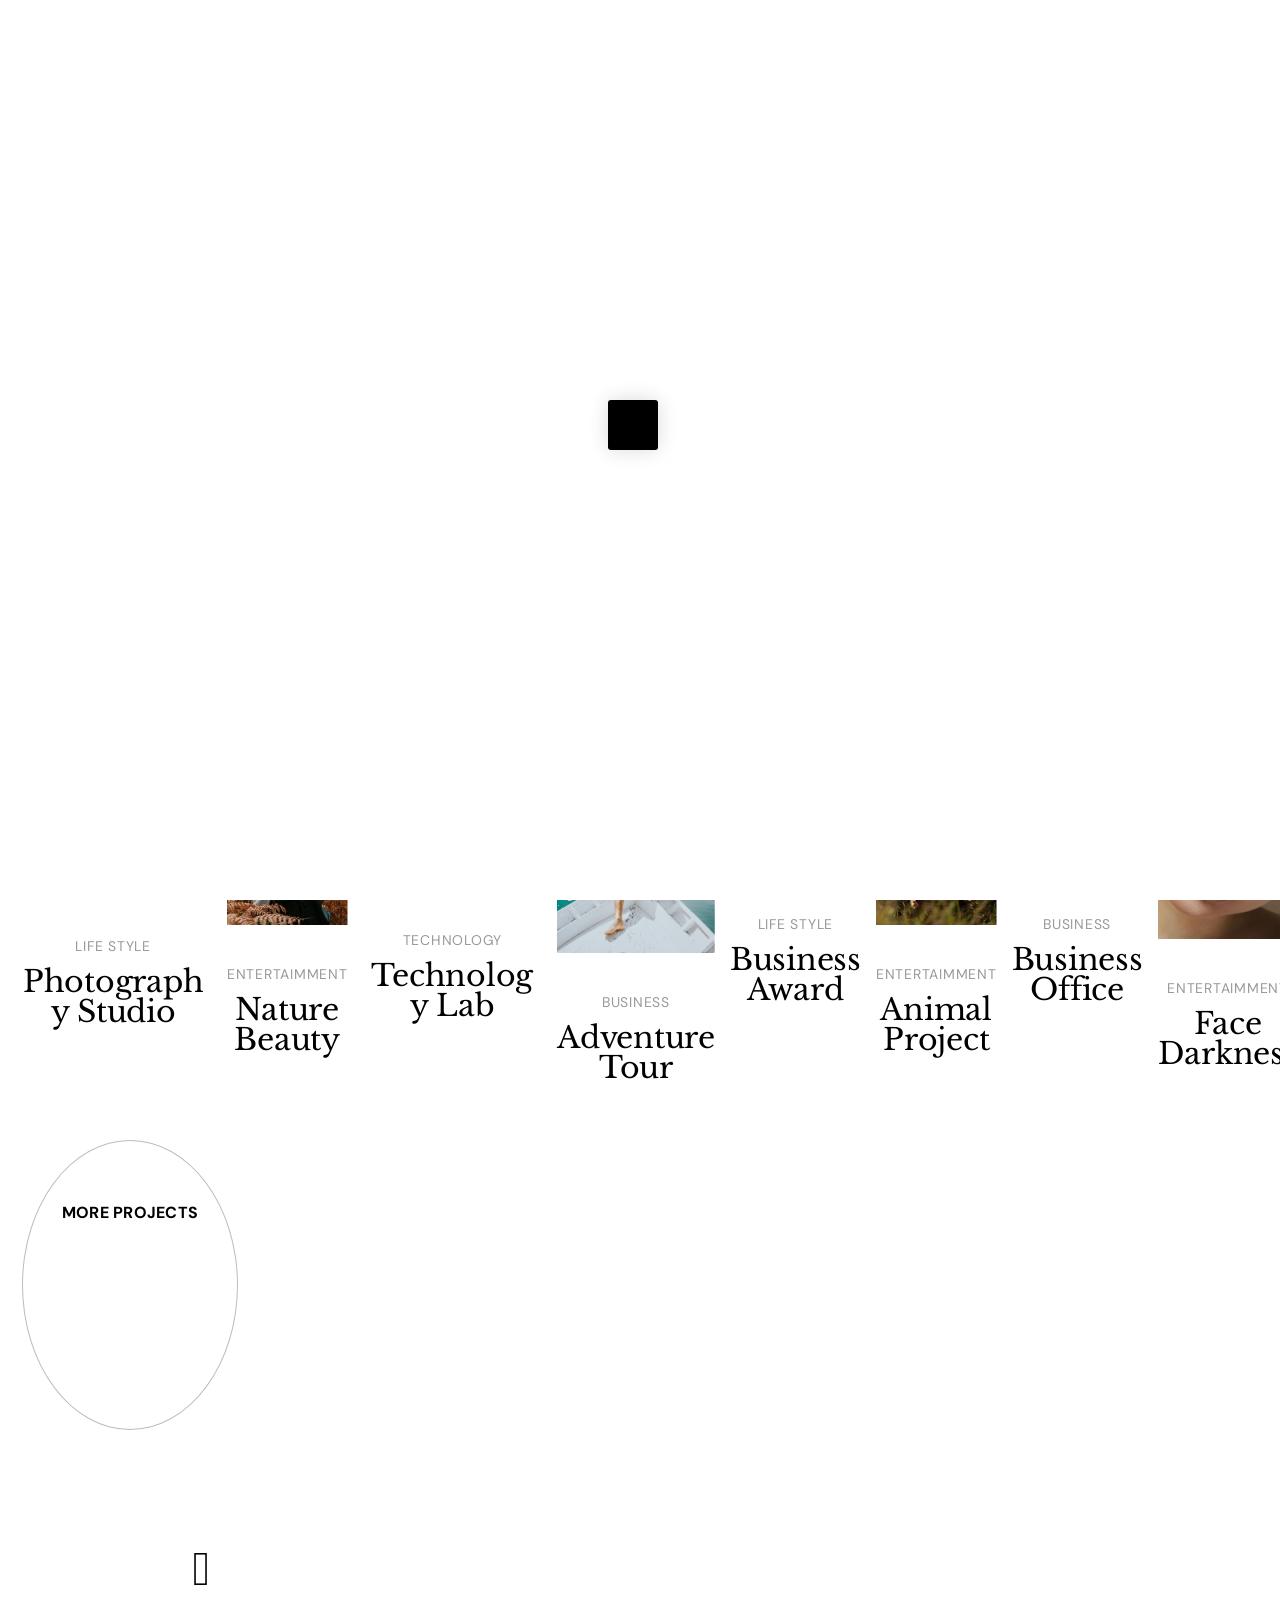
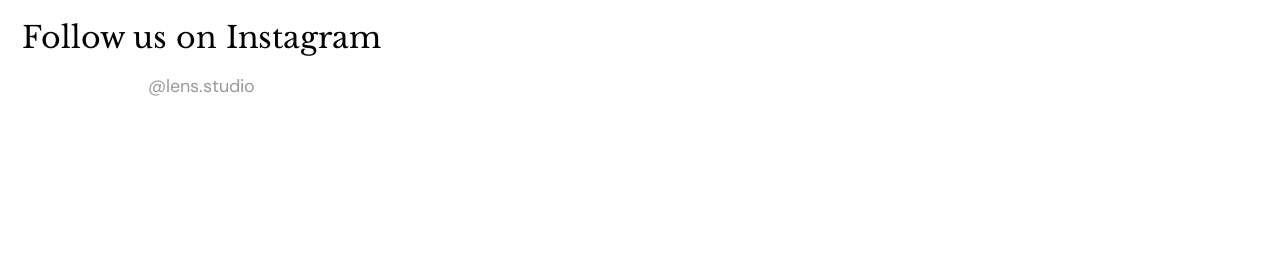
==== commit 794b2ce5: "1" ====
--- a/index.html
+++ b/index.html
@@ -6,7 +6,7 @@
   <meta http-equiv="X-UA-Compatible" content="IE=edge">
   <meta name="viewport" content="width=device-width, initial-scale=1.0" />
 
-  <title>Lens – Photography Responsive HTML Template</title>
+  <title>氧气瓶氧气瓶氧气瓶</title>
   <meta name="description" content="Lens Photography Bootstrap 5 Template is an awesome website template for any modern photography studio."/>
 
   <!--== Favicon ==-->
@@ -92,8 +92,7 @@
           <div class="row">
             <div class="cl-md-12 col-lg-11 col-xl-10 m-auto">
               <div class="slider-content-area" data-aos="fade-zoom-in" data-aos-duration="1300">
-                <h2>LENS Photography Studiop based in Portland, <br>Oregon. I specialises in shooting liquids and my
-                  colourful liquid work, titled “Biford”, has become very well <br>known and collectable.</h2>
+                <h2>欢迎光临海底捞</h2>
               </div>
             </div>
           </div>
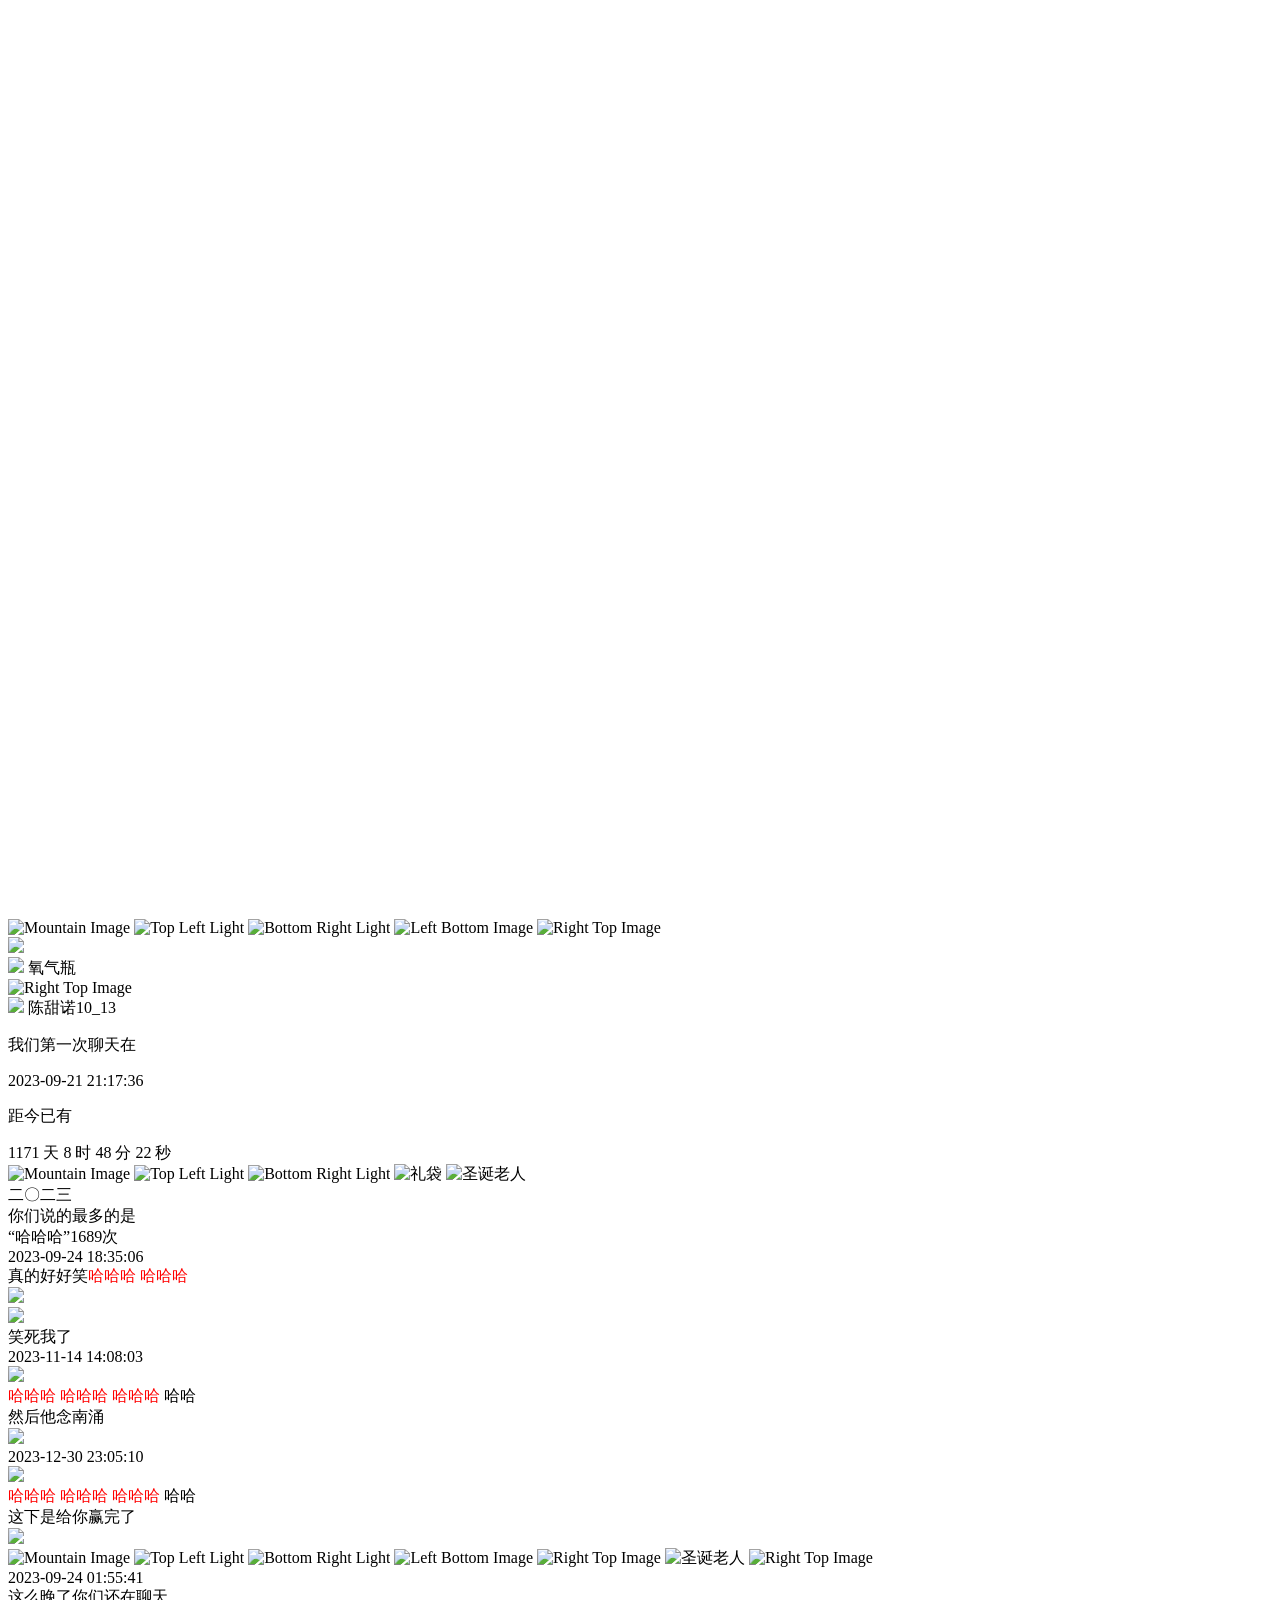
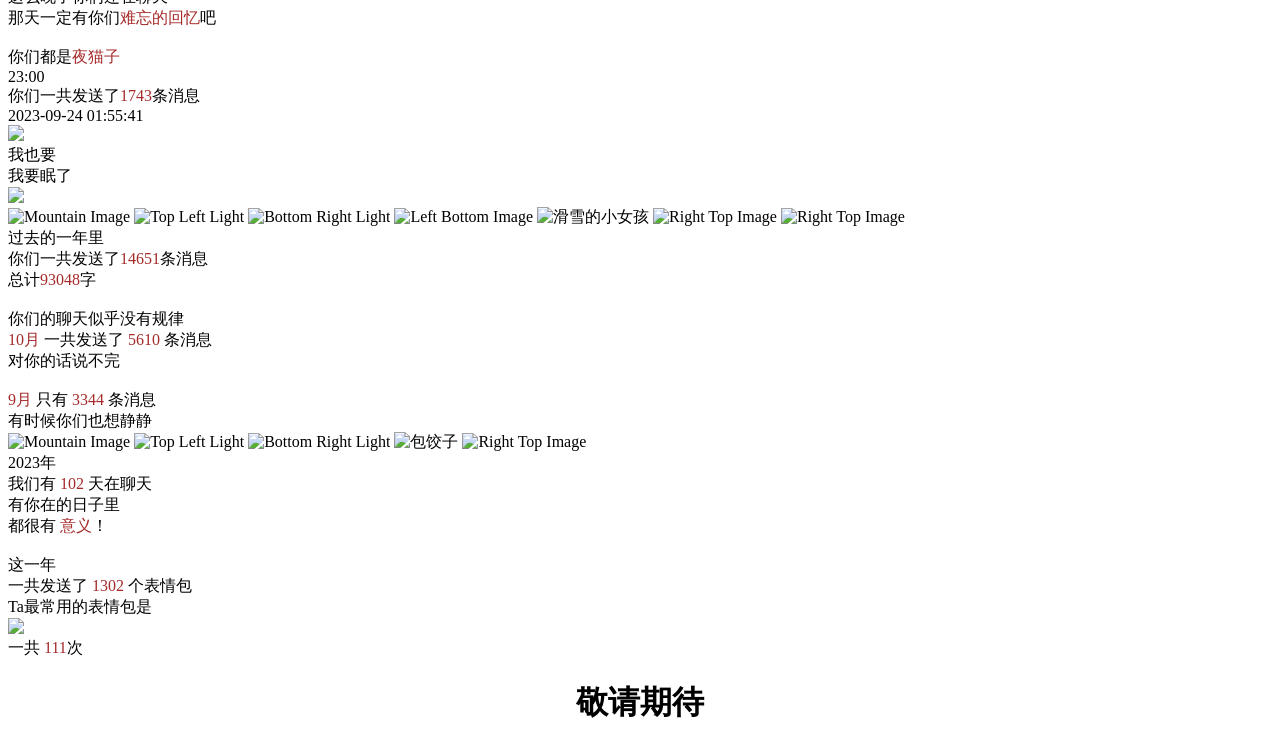
==== commit 469dd359: "1" ====
--- a/index.html
+++ b/index.html
@@ -1,337 +1,1678 @@
+
 <!DOCTYPE html>
 <html lang="en">
+<head>
+    <meta charset="UTF-8">
+    <meta name="viewport" content="width=device-width, initial-scale=1.0">
+    <title>微信年度聊天报告</title>
+    <link rel="stylesheet" href="https://memotrace.lc044.love/static/css/style.css">
+    <script type="text/javascript" src="https://cdn.jsdelivr.net/npm/echarts@latest/dist/echarts.min.js"></script>
+    <script type="text/javascript" src="https://assets.pyecharts.org/assets/v5/echarts-wordcloud.min.js"></script>
+    <link rel="stylesheet" href="https://cdn.jsdelivr.net/npm/fullpage.js/dist/fullpage.min.css" />
+    <script src="https://code.jquery.com/jquery-3.6.4.min.js"></script>
+    <script src="https://proxy.daigua.me/proxy/https://cdn.jsdelivr.net/npm/fullpage.js/dist/fullpage.min.js"></script>
+</head>
+<body>
+    <div id="snow"></div>
+    <!-- Your content goes here -->
+<div id="fullpage">
+    <div class="section">
+        <div>
+            <img class="Mountain-Image" src="https://www.freeimg.cn/i/2023/12/20/6582c04711cd2.png" alt="Mountain Image">
+            <img class="corner-light light-top-left" src="https://www.freeimg.cn/i/2023/12/20/6582c05d9dcbb.png" alt="Top Left Light">
+            <img class="corner-light light-top-right" src="https://www.freeimg.cn/i/2023/12/20/6582c07b257db.png" alt="Bottom Right Light">
+            <img src="https://www.freeimg.cn/i/2023/12/20/6582c0514c518.png" alt="Left Bottom Image" class="corner-image left-bottom">
+            <img src="https://www.freeimg.cn/i/2023/12/20/6582c04946138.png" alt="Right Top Image" class="corner-image right-bottom">
 
-<head>
-  <meta charset="utf-8">
-  <meta http-equiv="X-UA-Compatible" content="IE=edge">
-  <meta name="viewport" content="width=device-width, initial-scale=1.0" />
+        <div class="center-container">
+            <div>
+                <img src="https://www.freeimg.cn/i/2023/12/20/6582c05a78e58.png">
+            </div>
+            <div class="user-container">
+                <div class="user">
+                    <img class="avatar" src="data/avatar/wxid_rgas1019fgi822.png">
+                  <span class="nickname">氧气瓶</span>
+                </div>
 
-  <title>氧气瓶氧气瓶氧气瓶</title>
-  <meta name="description" content="Lens Photography Bootstrap 5 Template is an awesome website template for any modern photography studio."/>
+                <img src="https://memotrace.lc044.love/static/img/铃铛.png" alt="Right Top Image" class="spliter-img">
+                <div class="user">
+                    <img class="avatar" src="data/avatar/wxid_m2gw0krzgye012.png">
+                  <span class="nickname">陈甜诺10_13</span>
+                </div>
+            </div>
+            <div>
+                <p class="mt-3">我们第一次聊天在</p>
+                <p id="first_time" class="first-time">2023-09-21 21:17:36</p>
+                <p class="mt-3">距今已有</p>
+                <div class="mt-3">
+                    <span id="t_d"></span>
+                    <span id="t_h"></span>
+                    <span id="t_m"></span>
+                    <span id="t_s"></span>
+                </div>
+            </div>
+            <!-- <div>
+                <img src="img/雪人.gif">
+            </div>
+            <div>
+                <img src="img/雪人1.gif">
+            </div> -->
+        </div>
+        </div>
+    </div>
+    <div class="section">
+        <div>
+            <img class="Mountain-Image" src="https://www.freeimg.cn/i/2023/12/20/6582c04711cd2.png" alt="Mountain Image">
+            <img class="corner-light light-top-left" src="https://www.freeimg.cn/i/2023/12/20/6582c05d9dcbb.png" alt="Top Left Light">
+            <img class="corner-light light-top-right" src="https://www.freeimg.cn/i/2023/12/20/6582c07b257db.png" alt="Bottom Right Light">
+            <img src="https://www.freeimg.cn/i/2023/12/20/6582c07223f22.png" alt="礼袋" class="corner-image left-bottom-gift">
+            <img src="https://www.freeimg.cn/i/2023/12/20/6582c055cc6df.png" alt="圣诞老人" class="corner-image right-bottom-oldman">
+        </div>
+        <div class="wordcloud">
+            <div id="word_cloud" class="chart-container"></div>
+        </div>
+        <div class="keyword-container">
+            <div class="tp1">二〇二三</div>
+            <div class="tp1">你们说的最多的是</div>
+            <div class="keyword">“哈哈哈”<span class="keyword-num">1689</span><span class="tp1">次</span></div>
+            <!-- <img src="static/img/窗雪.png"> -->
+        </div>
+        <div class="dialog-container">
+            
+               <div class="item item-center">2023-09-24 18:35:06</div>
+                
+                
+                     <div class="item item-right">
+                        <div class="bubble bubble-right">
+                            
+                                真的好好笑<span style="color:red">哈哈哈</span>
+                            
+                                <span style="color:red">哈哈哈</span>
+                            
+                            
+                        </div>
+                         <img class="bubble-avatar" src="data/avatar/wxid_rgas1019fgi822.png">
+                    </div>
+                    <div class="item item-left">
+                        <img class="bubble-avatar" src="data/avatar/wxid_m2gw0krzgye012.png">
+                        <div class="bubble bubble-left">
+                            笑死我了
+                        </div>
+                    </div>
+                
+            
+               <div class="item item-center">2023-11-14 14:08:03</div>
+                
+                     <div class="item item-left">
+                        <img class="bubble-avatar" src="data/avatar/wxid_m2gw0krzgye012.png">
+                        <div class="bubble bubble-left">
+                            
+                                <span style="color:red">哈哈哈</span>
+                            
+                                <span style="color:red">哈哈哈</span>
+                            
+                                <span style="color:red">哈哈哈</span>
+                            
+                            哈哈
+                        </div>
+                    </div>
+                    <div class="item item-right">
+                        <div class="bubble bubble-right">
+                            然后他念南涌
+                        </div>
+                        <img class="bubble-avatar" src="data/avatar/wxid_rgas1019fgi822.png">
+                    </div>
+                
+                
+            
+               <div class="item item-center">2023-12-30 23:05:10</div>
+                
+                     <div class="item item-left">
+                        <img class="bubble-avatar" src="data/avatar/wxid_m2gw0krzgye012.png">
+                        <div class="bubble bubble-left">
+                            
+                                <span style="color:red">哈哈哈</span>
+                            
+                                <span style="color:red">哈哈哈</span>
+                            
+                                <span style="color:red">哈哈哈</span>
+                            
+                            哈哈
+                        </div>
+                    </div>
+                    <div class="item item-right">
+                        <div class="bubble bubble-right">
+                            这下是给你赢完了
+                        </div>
+                        <img class="bubble-avatar" src="data/avatar/wxid_rgas1019fgi822.png">
+                    </div>
+                
+                
+            
+        </div>
+    </div>
+    <div class="section">
+        <div>
+            <img class="Mountain-Image" src="https://www.freeimg.cn/i/2023/12/20/6582c04711cd2.png" alt="Mountain Image">
+            <img class="corner-light light-top-left txt" src="https://www.freeimg.cn/i/2023/12/20/6582c05d9dcbb.png" alt="Top Left Light">
+            <img class="corner-light light-top-right txt" src="https://www.freeimg.cn/i/2023/12/20/6582c07b257db.png" alt="Bottom Right Light">
+            <img src="https://www.freeimg.cn/i/2023/12/20/6582c04589c47.png" alt="Left Bottom Image" class="corner-image left-bottom">
+            <img src="https://www.freeimg.cn/i/2023/12/21/65831360a36d4.gif" alt="Right Top Image" class="corner-image right-bottom" style="max-height: 500px;">
+            <img src="https://www.freeimg.cn/i/2023/12/20/6582c054816cf.png" alt="圣诞老人" class="center-top-time">
+            <img src="https://memotrace.lc044.love/static/img/平安夜.png" alt="Right Top Image" class="left-time">
+            <div class="time-container">
+                <div class="text112">2023-09-24 01:55:41</div>
+                <div class="text112">这么晚了你们还在聊天</div>
+                <div class="text112">那天一定有你们<span style="color: brown;">难忘的回忆</span>吧</div>
+                <div><br></div>
+                <div class="text112">你们都是<span style="color: brown;">夜猫子</span></div>
+                <div class="text113">23:00</div>
+                <div class="text112">你们一共发送了<span style="color: brown;">1743</span>条消息</div>
+            </div>
+            <div class="parent">
+                <div class="dialog-container-time">
+                    <div class="item item-center">2023-09-24 01:55:41</div>
+                    
+                        
+                             <div class="item item-left">
+                                <img class="bubble-avatar" src="data/avatar/wxid_m2gw0krzgye012.png">
+                                <div class="bubble bubble-left">
+                                    我也要
+                                </div>
+                            </div>
+                        
+                        
+                    
+                        
+                        
+                             <div class="item item-right">
+                                <div class="bubble bubble-right">
+                                    我要眠了
+                                </div>
+                                 <img class="bubble-avatar" src="data/avatar/wxid_rgas1019fgi822.png">
+                            </div>
+                        
+                    
+                </div>
+            </div>
+        </div>
+    </div>
+    <div class="section">
+        <div>
+            <img class="Mountain-Image" src="https://www.freeimg.cn/i/2023/12/20/6582c04711cd2.png" alt="Mountain Image">
+            <img class="corner-light light-top-left txt" src="https://www.freeimg.cn/i/2023/12/20/6582c05d9dcbb.png" alt="Top Left Light">
+            <img class="corner-light light-top-right txt" src="https://www.freeimg.cn/i/2023/12/20/6582c07b257db.png" alt="Bottom Right Light">
+            <img src="https://www.freeimg.cn/i/2023/12/20/6582c03ce4548.png" alt="Left Bottom Image" class="corner-image left-bottom">
+            <img src="https://www.freeimg.cn/i/2023/12/20/6582c05a9a4bd.png" alt="滑雪的小女孩" class="corner-image right-bottom">
+            <img src="https://www.freeimg.cn/i/2023/12/20/6582c04d5151f.png" alt="Right Top Image" class="snow-ball">
+            <img src="https://memotrace.lc044.love/static/img/礼盒1.png" alt="Right Top Image" class="ttq">
+            <div class="time-container">
+                <div class="text112">过去的一年里</div>
+                <div class="text112">你们一共发送了<span style="color: brown;">14651</span>条消息</div>
+                <div class="text112">总计<span style="color: brown;">93048</span>字</div>
+                <div><br></div>
+                <div class="text112">你们的聊天似乎没有规律</div>
+                <div class="text112">
+                    <span style="color: brown;">10月</span>
+                    一共发送了
+                    <span style="color: brown;">5610</span>
+                    条消息
+                </div>
+                <div class="text112">对你的话说不完</div>
+                <div><br></div>
+                <div class="text112">
+                    <span style="color: brown;">9月</span>
+                    只有
+                    <span style="color: brown;">3344</span>
+                    条消息
+                </div>
+                <div class="text112">有时候你们也想静静</div>
+            </div>
+        </div>
+    </div>
+    <div class="section">
+            <div>
+                <img class="Mountain-Image" src="https://www.freeimg.cn/i/2023/12/20/6582c04711cd2.png" alt="Mountain Image">
+                <img class="corner-light light-top-left txt" src="https://www.freeimg.cn/i/2023/12/20/6582c05d9dcbb.png" alt="Top Left Light">
+                <img class="corner-light light-top-right txt" src="https://www.freeimg.cn/i/2023/12/20/6582c07b257db.png" alt="Bottom Right Light">
+                <img src="https://www.freeimg.cn/i/2023/12/20/6582c064276db.png" alt="包饺子" class="corner-image left-bottom">
+                <img src="https://www.freeimg.cn/i/2023/12/21/658313714609b.png" alt="Right Top Image" class="corner-image right-bottom">
+                <div class="calendar-container">
+                    <div class="text012">2023年</div>
+                    <div class="text012">
+                        我们有
+                        <span style="color: brown;">102</span>
+                        天在聊天
+                    </div>
+                    <div class="text012">有你在的日子里</div>
+                    <div class="text012">
+                        都很有
+                        <span style="color: brown;">意义</span>！
+                    </div>
+                    <div><br></div>
+                    <div class="text012">这一年</div>
+                    <div class="text012">
+                        一共发送了
+                        <span style="color: brown;">1302</span>
+                        个表情包
+                    </div>
+                    <div class="text012">Ta最常用的表情包是</div>
+                    <img src="http://vweixinf.tc.qq.com/110/20401/stodownload?m=b56bb28fecad4eb5c5533b24216d9842&amp;filekey=30440201010430302e02016e0402534804206235366262323866656361643465623563353533336232343231366439383432020300905d040d00000004627466730000000132&amp;hy=SH&amp;storeid=264be471f000ee3de92cfa0a20000006e01004fb153482cd34b00b6b283cda&amp;ef=1&amp;bizid=1022" class="emoji">
+                    <div class="text012">
+                        一共
+                        <span style="color: brown;">111</span>次
+                    </div>
+                </div>
+                <div id="calendar-chart" class="calendar-chart"></div>
+            </div>
+    </div>
+    <div class="section">
+        <h1 style="text-align: center;">敬请期待</h1>
+    </div>
+    <!-- Add more sections as needed -->
+</div>
 
-  <!--== Favicon ==-->
-  <link rel="shortcut icon" href="assets/img/favicon.ico" type="image/x-icon" />
 
-  <!--== Main Style CSS ==-->
-  <link href="assets/css/style.css" rel="stylesheet"/>
+<script>
+    // JavaScript 代码用于生成聊天内容和雪花动画
+    document.addEventListener('DOMContentLoaded', function () {
+        const snowContainer = document.getElementById('snow');
+        // 生成雪花动画
+        for (let i = 0; i < 50; i++) {
+            const snowflake = document.createElement('div');
+            snowflake.className = 'snowflake';
+            var ran = Math.random();
+            var ran0 = 1-ran;
+            snowflake.style.left = `${Math.random() * 150}vw`;
+            snowflake.style.animationDuration = `${ran0  * 20 + 7}s`;
+            snowflake.style.setProperty('--animation-order', i);
 
-</head>
+            // 设置雪花的随机大小
+            const size = ran * 20 + 10; // 随机大小在 10 到 30 之间
+            snowflake.style.width = `${size}px`;
+            snowflake.style.height = `${size}px`;
 
-<body>
+            snowContainer.appendChild(snowflake);
+        }
+    });
+    function createSnowflake(top, left) {
+      const snowflake = document.createElement('div');
+      snowflake.className = 'snowflake0';
+      snowflake.style.top = `${top}vh`;
+      snowflake.style.left = `${left}vw`;
+      // 设置雪花的随机大小
+      const size = Math.random() * 20 + 10; // 随机大小在 10 到 30 之间
+        snowflake.style.width = `${size}px`;
+        snowflake.style.height = `${size}px`;
+      document.body.appendChild(snowflake);
+    }
+</script>
+<script>
+    var chart = echarts.init(document.getElementById('word_cloud'), 'white', {renderer: 'canvas'});
+    var result = {
+    "animation": true,
+    "animationThreshold": 2000,
+    "animationDuration": 1000,
+    "animationEasing": "cubicOut",
+    "animationDelay": 0,
+    "animationDurationUpdate": 300,
+    "animationEasingUpdate": "cubicOut",
+    "animationDelayUpdate": 0,
+    "aria": {
+        "enabled": false
+    },
+    "color": [
+        "#5470c6",
+        "#91cc75",
+        "#fac858",
+        "#ee6666",
+        "#73c0de",
+        "#3ba272",
+        "#fc8452",
+        "#9a60b4",
+        "#ea7ccc"
+    ],
+    "series": [
+        {
+            "type": "wordCloud",
+            "name": "\u804a\u5929\u6587\u5b57",
+            "shape": "circle",
+            "rotationRange": [
+                -90,
+                90
+            ],
+            "rotationStep": 45,
+            "girdSize": 20,
+            "sizeRange": [
+                5,
+                40
+            ],
+            "data": [
+                {
+                    "name": "\u54c8\u54c8\u54c8",
+                    "value": 1689,
+                    "textStyle": {
+                        "color": "rgb(14,119,141)"
+                    }
+                },
+                {
+                    "name": "\u54c8\u54c8\u54c8\u54c8",
+                    "value": 723,
+                    "textStyle": {
+                        "color": "rgb(77,45,3)"
+                    }
+                },
+                {
+                    "name": "\u611f\u89c9",
+                    "value": 243,
+                    "textStyle": {
+                        "color": "rgb(153,7,44)"
+                    }
+                },
+                {
+                    "name": "\u6d41\u6cea",
+                    "value": 169,
+                    "textStyle": {
+                        "color": "rgb(23,127,71)"
+                    }
+                },
+                {
+                    "name": "\u771f\u7684",
+                    "value": 168,
+                    "textStyle": {
+                        "color": "rgb(14,9,83)"
+                    }
+                },
+                {
+                    "name": "\u5367\u69fd",
+                    "value": 151,
+                    "textStyle": {
+                        "color": "rgb(118,62,34)"
+                    }
+                },
+                {
+                    "name": "\u5ba4\u53cb",
+                    "value": 151,
+                    "textStyle": {
+                        "color": "rgb(37,117,99)"
+                    }
+                },
+                {
+                    "name": "\u5bdd\u5ba4",
+                    "value": 95,
+                    "textStyle": {
+                        "color": "rgb(67,11,9)"
+                    }
+                },
+                {
+                    "name": "\u624b\u673a",
+                    "value": 66,
+                    "textStyle": {
+                        "color": "rgb(89,55,53)"
+                    }
+                },
+                {
+                    "name": "\u597d\u50cf",
+                    "value": 65,
+                    "textStyle": {
+                        "color": "rgb(139,57,6)"
+                    }
+                },
+                {
+                    "name": "\u660e\u5929",
+                    "value": 64,
+                    "textStyle": {
+                        "color": "rgb(33,58,19)"
+                    }
+                },
+                {
+                    "name": "\u6bcf\u6b21",
+                    "value": 62,
+                    "textStyle": {
+                        "color": "rgb(152,111,105)"
+                    }
+                },
+                {
+                    "name": "\u4e00\u70b9",
+                    "value": 61,
+                    "textStyle": {
+                        "color": "rgb(85,39,23)"
+                    }
+                },
+                {
+                    "name": "\u56de\u6765",
+                    "value": 60,
+                    "textStyle": {
+                        "color": "rgb(9,47,117)"
+                    }
+                },
+                {
+                    "name": "\u6ca1\u4e8b",
+                    "value": 57,
+                    "textStyle": {
+                        "color": "rgb(81,61,148)"
+                    }
+                },
+                {
+                    "name": "\u597d\u5403",
+                    "value": 56,
+                    "textStyle": {
+                        "color": "rgb(112,12,81)"
+                    }
+                },
+                {
+                    "name": "\u670b\u53cb",
+                    "value": 56,
+                    "textStyle": {
+                        "color": "rgb(110,89,96)"
+                    }
+                },
+                {
+                    "name": "\u5b66\u6821",
+                    "value": 55,
+                    "textStyle": {
+                        "color": "rgb(149,126,139)"
+                    }
+                },
+                {
+                    "name": "\u665a\u4e0a",
+                    "value": 55,
+                    "textStyle": {
+                        "color": "rgb(64,57,20)"
+                    }
+                },
+                {
+                    "name": "\u597d\u597d",
+                    "value": 52,
+                    "textStyle": {
+                        "color": "rgb(47,97,63)"
+                    }
+                },
+                {
+                    "name": "\u4e0d\u60f3",
+                    "value": 51,
+                    "textStyle": {
+                        "color": "rgb(102,29,20)"
+                    }
+                },
+                {
+                    "name": "\u6709\u4eba",
+                    "value": 50,
+                    "textStyle": {
+                        "color": "rgb(24,109,6)"
+                    }
+                },
+                {
+                    "name": "\u672c\u6765",
+                    "value": 50,
+                    "textStyle": {
+                        "color": "rgb(145,35,19)"
+                    }
+                },
+                {
+                    "name": "\u65e9\u4e0a",
+                    "value": 49,
+                    "textStyle": {
+                        "color": "rgb(60,81,25)"
+                    }
+                },
+                {
+                    "name": "\u559c\u6b22",
+                    "value": 49,
+                    "textStyle": {
+                        "color": "rgb(151,48,77)"
+                    }
+                },
+                {
+                    "name": "\u8001\u5e08",
+                    "value": 49,
+                    "textStyle": {
+                        "color": "rgb(39,12,51)"
+                    }
+                },
+                {
+                    "name": "\u5e94\u8be5",
+                    "value": 49,
+                    "textStyle": {
+                        "color": "rgb(62,87,103)"
+                    }
+                },
+                {
+                    "name": "\u5929\u5929",
+                    "value": 48,
+                    "textStyle": {
+                        "color": "rgb(62,3,111)"
+                    }
+                },
+                {
+                    "name": "\u6211\u8981",
+                    "value": 47,
+                    "textStyle": {
+                        "color": "rgb(96,14,99)"
+                    }
+                },
+                {
+                    "name": "tm",
+                    "value": 47,
+                    "textStyle": {
+                        "color": "rgb(14,56,8)"
+                    }
+                },
+                {
+                    "name": "\u8bb0\u5f97",
+                    "value": 46,
+                    "textStyle": {
+                        "color": "rgb(80,137,49)"
+                    }
+                },
+                {
+                    "name": "\u4e0b\u5348",
+                    "value": 43,
+                    "textStyle": {
+                        "color": "rgb(3,42,140)"
+                    }
+                },
+                {
+                    "name": "\u5403\u996d",
+                    "value": 43,
+                    "textStyle": {
+                        "color": "rgb(149,10,3)"
+                    }
+                },
+                {
+                    "name": "\u4e0d\u5230",
+                    "value": 42,
+                    "textStyle": {
+                        "color": "rgb(52,86,71)"
+                    }
+                },
+                {
+                    "name": "\u5783\u573e",
+                    "value": 41,
+                    "textStyle": {
+                        "color": "rgb(9,141,82)"
+                    }
+                },
+                {
+                    "name": "\u9ad8\u4e2d",
+                    "value": 40,
+                    "textStyle": {
+                        "color": "rgb(41,68,124)"
+                    }
+                },
+                {
+                    "name": "\u6628\u5929",
+                    "value": 38,
+                    "textStyle": {
+                        "color": "rgb(128,141,143)"
+                    }
+                },
+                {
+                    "name": "\u90a3\u79cd",
+                    "value": 37,
+                    "textStyle": {
+                        "color": "rgb(136,40,37)"
+                    }
+                },
+                {
+                    "name": "\u4e1c\u897f",
+                    "value": 36,
+                    "textStyle": {
+                        "color": "rgb(6,25,137)"
+                    }
+                },
+                {
+                    "name": "\u8fd8\u597d",
+                    "value": 36,
+                    "textStyle": {
+                        "color": "rgb(147,156,131)"
+                    }
+                },
+                {
+                    "name": "\u5395\u6240",
+                    "value": 35,
+                    "textStyle": {
+                        "color": "rgb(156,38,67)"
+                    }
+                },
+                {
+                    "name": "\u4e24\u4e2a",
+                    "value": 35,
+                    "textStyle": {
+                        "color": "rgb(79,123,7)"
+                    }
+                },
+                {
+                    "name": "\u80af\u5b9a",
+                    "value": 34,
+                    "textStyle": {
+                        "color": "rgb(78,21,125)"
+                    }
+                },
+                {
+                    "name": "\u8c03\u76ae",
+                    "value": 34,
+                    "textStyle": {
+                        "color": "rgb(86,35,62)"
+                    }
+                },
+                {
+                    "name": "\u697c\u4e0b",
+                    "value": 33,
+                    "textStyle": {
+                        "color": "rgb(39,34,155)"
+                    }
+                },
+                {
+                    "name": "\u5976\u8336",
+                    "value": 33,
+                    "textStyle": {
+                        "color": "rgb(148,81,143)"
+                    }
+                },
+                {
+                    "name": "\u5b9e\u9a8c\u5ba4",
+                    "value": 32,
+                    "textStyle": {
+                        "color": "rgb(20,126,147)"
+                    }
+                },
+                {
+                    "name": "\u6709\u6ca1\u6709",
+                    "value": 32,
+                    "textStyle": {
+                        "color": "rgb(100,55,106)"
+                    }
+                },
+                {
+                    "name": "\u53ea\u80fd",
+                    "value": 32,
+                    "textStyle": {
+                        "color": "rgb(2,18,136)"
+                    }
+                },
+                {
+                    "name": "\u5c0f\u65f6",
+                    "value": 32,
+                    "textStyle": {
+                        "color": "rgb(65,65,69)"
+                    }
+                },
+                {
+                    "name": "\u4e0a\u6b21",
+                    "value": 32,
+                    "textStyle": {
+                        "color": "rgb(68,38,15)"
+                    }
+                },
+                {
+                    "name": "\u61a8\u7b11",
+                    "value": 31,
+                    "textStyle": {
+                        "color": "rgb(155,31,43)"
+                    }
+                },
+                {
+                    "name": "\u54e5\u4eec",
+                    "value": 31,
+                    "textStyle": {
+                        "color": "rgb(23,82,37)"
+                    }
+                },
+                {
+                    "name": "\u53d1\u73b0",
+                    "value": 31,
+                    "textStyle": {
+                        "color": "rgb(37,159,46)"
+                    }
+                },
+                {
+                    "name": "vocal",
+                    "value": 31,
+                    "textStyle": {
+                        "color": "rgb(10,71,113)"
+                    }
+                },
+                {
+                    "name": "\u4e0a\u8bfe",
+                    "value": 30,
+                    "textStyle": {
+                        "color": "rgb(147,61,98)"
+                    }
+                },
+                {
+                    "name": "\u9ea6\u5f53\u52b3",
+                    "value": 30,
+                    "textStyle": {
+                        "color": "rgb(57,32,6)"
+                    }
+                },
+                {
+                    "name": "\u53cd\u6b63",
+                    "value": 30,
+                    "textStyle": {
+                        "color": "rgb(10,44,91)"
+                    }
+                },
+                {
+                    "name": "\u5fc3\u788e",
+                    "value": 29,
+                    "textStyle": {
+                        "color": "rgb(117,95,120)"
+                    }
+                },
+                {
+                    "name": "\u6296\u97f3",
+                    "value": 29,
+                    "textStyle": {
+                        "color": "rgb(82,157,57)"
+                    }
+                },
+                {
+                    "name": "win",
+                    "value": 29,
+                    "textStyle": {
+                        "color": "rgb(129,89,88)"
+                    }
+                },
+                {
+                    "name": "\u5916\u5356",
+                    "value": 29,
+                    "textStyle": {
+                        "color": "rgb(32,131,122)"
+                    }
+                },
+                {
+                    "name": "\u98df\u5802",
+                    "value": 28,
+                    "textStyle": {
+                        "color": "rgb(79,24,125)"
+                    }
+                },
+                {
+                    "name": "\u6487\u5634",
+                    "value": 28,
+                    "textStyle": {
+                        "color": "rgb(157,36,147)"
+                    }
+                },
+                {
+                    "name": "\u7535\u8111",
+                    "value": 28,
+                    "textStyle": {
+                        "color": "rgb(134,115,118)"
+                    }
+                },
+                {
+                    "name": "\u5077\u7b11",
+                    "value": 28,
+                    "textStyle": {
+                        "color": "rgb(28,27,16)"
+                    }
+                },
+                {
+                    "name": "\u53d1\u5446",
+                    "value": 28,
+                    "textStyle": {
+                        "color": "rgb(28,57,32)"
+                    }
+                },
+                {
+                    "name": "\u4e0d\u7528",
+                    "value": 27,
+                    "textStyle": {
+                        "color": "rgb(49,41,36)"
+                    }
+                },
+                {
+                    "name": "\u5916\u9762",
+                    "value": 26,
+                    "textStyle": {
+                        "color": "rgb(148,51,37)"
+                    }
+                },
+                {
+                    "name": "\u8863\u670d",
+                    "value": 26,
+                    "textStyle": {
+                        "color": "rgb(36,136,150)"
+                    }
+                },
+                {
+                    "name": "\u7761\u7740",
+                    "value": 26,
+                    "textStyle": {
+                        "color": "rgb(88,58,117)"
+                    }
+                },
+                {
+                    "name": "\u4e0d\u5403",
+                    "value": 25,
+                    "textStyle": {
+                        "color": "rgb(132,159,14)"
+                    }
+                },
+                {
+                    "name": "\u4e00\u4f1a",
+                    "value": 25,
+                    "textStyle": {
+                        "color": "rgb(95,129,93)"
+                    }
+                },
+                {
+                    "name": "\u4e0b\u6b21",
+                    "value": 25,
+                    "textStyle": {
+                        "color": "rgb(122,17,94)"
+                    }
+                },
+                {
+                    "name": "\u56de\u53bb",
+                    "value": 25,
+                    "textStyle": {
+                        "color": "rgb(122,153,8)"
+                    }
+                },
+                {
+                    "name": "\u5730\u94c1",
+                    "value": 25,
+                    "textStyle": {
+                        "color": "rgb(132,114,60)"
+                    }
+                },
+                {
+                    "name": "\u65f6\u95f4",
+                    "value": 25,
+                    "textStyle": {
+                        "color": "rgb(137,116,95)"
+                    }
+                },
+                {
+                    "name": "\u8fd9\u662f",
+                    "value": 24,
+                    "textStyle": {
+                        "color": "rgb(78,141,102)"
+                    }
+                },
+                {
+                    "name": "\u5e8a\u4e0a",
+                    "value": 24,
+                    "textStyle": {
+                        "color": "rgb(98,109,42)"
+                    }
+                },
+                {
+                    "name": "\u4f4d\u7f6e",
+                    "value": 24,
+                    "textStyle": {
+                        "color": "rgb(143,57,59)"
+                    }
+                },
+                {
+                    "name": "\u676d\u5dde",
+                    "value": 24,
+                    "textStyle": {
+                        "color": "rgb(68,120,142)"
+                    }
+                },
+                {
+                    "name": "\u5927\u5b66",
+                    "value": 23,
+                    "textStyle": {
+                        "color": "rgb(142,66,131)"
+                    }
+                },
+                {
+                    "name": "\u786e\u5b9e",
+                    "value": 23,
+                    "textStyle": {
+                        "color": "rgb(129,68,46)"
+                    }
+                },
+                {
+                    "name": "\u5973\u751f",
+                    "value": 23,
+                    "textStyle": {
+                        "color": "rgb(93,39,68)"
+                    }
+                },
+                {
+                    "name": "\u5fd8\u8bb0",
+                    "value": 23,
+                    "textStyle": {
+                        "color": "rgb(25,135,88)"
+                    }
+                },
+                {
+                    "name": "\u5e73\u65f6",
+                    "value": 22,
+                    "textStyle": {
+                        "color": "rgb(23,65,93)"
+                    }
+                },
+                {
+                    "name": "\u4e0b\u8bfe",
+                    "value": 22,
+                    "textStyle": {
+                        "color": "rgb(118,73,38)"
+                    }
+                },
+                {
+                    "name": "crazy",
+                    "value": 21,
+                    "textStyle": {
+                        "color": "rgb(41,137,34)"
+                    }
+                },
+                {
+                    "name": "\u8fb9\u4e0a",
+                    "value": 21,
+                    "textStyle": {
+                        "color": "rgb(118,73,65)"
+                    }
+                },
+                {
+                    "name": "\u8003\u8bd5",
+                    "value": 20,
+                    "textStyle": {
+                        "color": "rgb(81,154,52)"
+                    }
+                },
+                {
+                    "name": "\u6211\u4f1a",
+                    "value": 20,
+                    "textStyle": {
+                        "color": "rgb(18,75,16)"
+                    }
+                },
+                {
+                    "name": "\u7761\u89c9",
+                    "value": 20,
+                    "textStyle": {
+                        "color": "rgb(4,15,112)"
+                    }
+                },
+                {
+                    "name": "\u7ec8\u4e8e",
+                    "value": 20,
+                    "textStyle": {
+                        "color": "rgb(104,34,147)"
+                    }
+                },
+                {
+                    "name": "\u5723\u4ee3",
+                    "value": 20,
+                    "textStyle": {
+                        "color": "rgb(38,94,139)"
+                    }
+                },
+                {
+                    "name": "\u6211\u712f",
+                    "value": 19,
+                    "textStyle": {
+                        "color": "rgb(24,108,7)"
+                    }
+                },
+                {
+                    "name": "\u597d\u591a",
+                    "value": 19,
+                    "textStyle": {
+                        "color": "rgb(1,61,25)"
+                    }
+                },
+                {
+                    "name": "\u4e0b\u96e8",
+                    "value": 19,
+                    "textStyle": {
+                        "color": "rgb(71,146,146)"
+                    }
+                },
+                {
+                    "name": "\u5168\u662f",
+                    "value": 19,
+                    "textStyle": {
+                        "color": "rgb(62,39,141)"
+                    }
+                },
+                {
+                    "name": "\u4e0d\u884c",
+                    "value": 19,
+                    "textStyle": {
+                        "color": "rgb(7,128,137)"
+                    }
+                },
+                {
+                    "name": "\u751f\u65e5",
+                    "value": 19,
+                    "textStyle": {
+                        "color": "rgb(21,56,130)"
+                    }
+                }
+            ],
+            "drawOutOfBound": false,
+            "textStyle": {
+                "emphasis": {}
+            }
+        }
+    ],
+    "legend": [
+        {
+            "data": [],
+            "selected": {}
+        }
+    ],
+    "tooltip": {
+        "show": true,
+        "trigger": "item",
+        "triggerOn": "mousemove|click",
+        "axisPointer": {
+            "type": "line"
+        },
+        "showContent": true,
+        "alwaysShowContent": false,
+        "showDelay": 0,
+        "hideDelay": 100,
+        "enterable": false,
+        "confine": false,
+        "appendToBody": false,
+        "transitionDuration": 0.4,
+        "textStyle": {
+            "fontSize": 14
+        },
+        "borderWidth": 0,
+        "padding": 5,
+        "order": "seriesAsc"
+    }
+};
+    // 获取屏幕宽度
+    const screenWidth = window.innerWidth || document.documentElement.clientWidth || document.body.clientWidth;
 
-  <!--wrapper start-->
-  <div class="wrapper home-default-wrapper">
+    // 根据屏幕宽度设置字体范围
+    let fontSizeRange;
+    if (screenWidth < 768) { // 手机屏幕
+        fontSizeRange = [5, 40];
+    } else { // 电脑屏幕
+        fontSizeRange = [10, 100];
+    }
+    result.series[0].sizeRange = fontSizeRange;
+    chart.setOption(result);
+</script>
+<script>
+    $(document).ready(function() {
+      $('#fullpage').fullpage();
+    });
+  </script>
+  <script type="text/javascript"> function getRTime() {
+    var tt = document.getElementById("first_time").innerText;
+    var EndTime = new Date(tt);
+    var NowTime = new Date();
+    var t = NowTime.getTime()-EndTime.getTime();
+    var d = Math.floor(t / 1000 / 60 / 60 / 24);
+    var h = Math.floor(t / 1000 / 60 / 60 % 24);
+    var m = Math.floor(t / 1000 / 60 % 60);
+    var s = Math.floor(t / 1000 % 60);
+    document.getElementById("t_d").innerHTML = d + " 天";
+    document.getElementById("t_h").innerHTML = h + " 时";
+    document.getElementById("t_m").innerHTML = m + " 分";
+    document.getElementById("t_s").innerHTML = s + " 秒";
+}
+setInterval(getRTime, 1000);
 
-    <!--== Start Preloader Content ==-->
-    <div class="preloader-wrap">
-      <div class="preloader">
-        <span class="dot"></span>
-        <div class="dots">
-          <span></span>
-          <span></span>
-          <span></span>
-        </div>
-      </div>
-    </div>
-    <!--== End Preloader Content ==-->
-
-    <!--== Start Header Wrapper ==-->
-    <header class="header-area header-default sticky-header">
-      <div class="container-fluid">
-        <div class="row align-items-center">
-          <div class="col-lg-12">
-            <div class="header-align">
-              <div class="header-social">
-                <a href="#/"><i class="social_facebook"></i></a>
-                <a href="#/"><i class="social_twitter"></i></a>
-                <a href="#/"><i class="social_flickr"></i></a>
-              </div>
-              <div class="header-logo-area">
-                <a href="index.html">
-                  <img class="logo-main" src="assets/img/logo.png" alt="Logo" />
-                  <img class="logo-light" src="assets/img/logo.png" alt="Logo" />
-                </a>
-              </div>
-              <div class="header-navigation-area d-none">
-                <ul class="main-menu nav justify-content-center">
-                  <li><a href="index.html">Home</a></li>
-                  <li class="has-submenu"><a href="portfolio.html">Portfolio</a>
-                    <ul class="submenu-nav">
-                      <li><a href="portfolio.html">Portfolio</a></li>
-                      <li><a href="portfolio-details.html">Portfolio Details</a></li>
-                    </ul>
-                  </li>
-                  <li><a href="about.html">About</a></li>
-                  <li><a href="contact.html">Contact</a></li>
-                  <li class="has-submenu"><a href="blog.html">Blog</a>
-                    <ul class="submenu-nav">
-                      <li><a href="blog.html">Blog Grid</a></li>
-                      <li><a href="blog-details.html">Blog Single</a></li>
-                    </ul>
-                  </li>
-                </ul>
-              </div>
-              <div class="header-action-area">
-                <button class="btn-menu">
-                  <span></span>
-                  <span></span>
-                  <span></span>
-                </button>
-              </div>
-            </div>
-          </div>
-        </div>
-      </div>
-    </header>
-    <!--== End Header Wrapper ==-->
-
-    <main class="main-content site-wrapper-reveal">
-      <!--== Start Hero Area Wrapper ==-->
-      <section class="home-slider-area slider-photographer">
-        <div class="container">
-          <div class="row">
-            <div class="cl-md-12 col-lg-11 col-xl-10 m-auto">
-              <div class="slider-content-area" data-aos="fade-zoom-in" data-aos-duration="1300">
-                <h2>欢迎光临海底捞</h2>
-              </div>
-            </div>
-          </div>
-        </div>
-      </section>
-      <!--== End Hero Area Wrapper ==-->
-
-      <!--== Start Portfolio Area Wrapper ==-->
-      <section class="portfolio-area portfolio-default-area" data-aos="fade-up" data-aos-duration="1300">
-        <div class="container-fluid">
-          <div class="row row-cols-1 row-cols-sm-2 row-cols-md-3 portfolio-list">
-            <div class="col portfolio-item">
-              <div class="inner-content">
-                <div class="thumb">
-                  <img src="assets/img/portfolio/h1.jpg" alt="Lens-Image">
-                </div>
-                <div class="content">
-                  <p class="category">Life Style</p>
-                  <h3 class="title"><a href="portfolio-details.html">Photography Studio</a></h3>
-                </div>
-              </div>
-            </div>
-            <div class="col portfolio-item">
-              <div class="inner-content">
-                <div class="thumb">
-                  <img src="assets/img/portfolio/v1.jpg" alt="Lens-Image">
-                </div>
-                <div class="content">
-                  <p class="category">Entertaimment</p>
-                  <h3 class="title"><a href="portfolio-details.html">Nature Beauty</a></h3>
-                </div>
-              </div>
-            </div>
-            <div class="col portfolio-item">
-              <div class="inner-content">
-                <div class="thumb">
-                  <img src="assets/img/portfolio/h2.jpg" alt="Lens-Image">
-                </div>
-                <div class="content">
-                  <p class="category">Technology</p>
-                  <h3 class="title"><a href="portfolio-details.html">Technology Lab</a></h3>
-                </div>
-              </div>
-            </div>
-            <div class="col portfolio-item">
-              <div class="inner-content">
-                <div class="thumb">
-                  <img src="assets/img/portfolio/v2.jpg" alt="Lens-Image">
-                </div>
-                <div class="content">
-                  <p class="category">Business</p>
-                  <h3 class="title"><a href="portfolio-details.html">Adventure Tour</a></h3>
-                </div>
-              </div>
-            </div>
-            <div class="col portfolio-item">
-              <div class="inner-content">
-                <div class="thumb">
-                  <img src="assets/img/portfolio/h3.jpg" alt="Lens-Image">
-                </div>
-                <div class="content">
-                  <p class="category">Life Style</p>
-                  <h3 class="title"><a href="portfolio-details.html">Business Award</a></h3>
-                </div>
-              </div>
-            </div>
-            <div class="col portfolio-item">
-              <div class="inner-content">
-                <div class="thumb">
-                  <img src="assets/img/portfolio/v3.jpg" alt="Lens-Image">
-                </div>
-                <div class="content">
-                  <p class="category">Entertaimment</p>
-                  <h3 class="title"><a href="portfolio-details.html">Animal Project</a></h3>
-                </div>
-              </div>
-            </div>
-            <div class="col portfolio-item">
-              <div class="inner-content">
-                <div class="thumb">
-                  <img src="assets/img/portfolio/h4.jpg" alt="Lens-Image">
-                </div>
-                <div class="content">
-                  <p class="category">Business</p>
-                  <h3 class="title"><a href="portfolio-details.html">Business Office</a></h3>
-                </div>
-              </div>
-            </div>
-            <div class="col portfolio-item">
-              <div class="inner-content">
-                <div class="thumb">
-                  <img src="assets/img/portfolio/v4.jpg" alt="Lens-Image">
-                </div>
-                <div class="content">
-                  <p class="category">Entertaimment</p>
-                  <h3 class="title"><a href="portfolio-details.html">Face Darkness</a></h3>
-                </div>
-              </div>
-            </div>
-            <div class="col portfolio-item">
-              <div class="inner-content">
-                <div class="thumb">
-                  <img src="assets/img/portfolio/h5.jpg" alt="Lens-Image">
-                </div>
-                <div class="content">
-                  <p class="category">Technology</p>
-                  <h3 class="title"><a href="portfolio-details.html">Creative Creation</a></h3>
-                </div>
-              </div>
-            </div>
-          </div>
-          <div class="row">
-            <div class="col-lg-12 text-center mt-sm-60" data-margin-top="86" data-aos="fade-up"
-              data-aos-duration="1100">
-              <a href="#/" class="btn-portfolio">More Projects</a>
-            </div>
-          </div>
-          <div class="row">
-            <div class="col-lg-12 text-center">
-              <a class="widget-instagram-area" href="#/" data-aos="fade-up" data-aos-duration="1300">
-                <i class="icofont-instagram"></i>
-                <label>Follow us on Instagram</label>
-                <span>@lens.studio</span>
-              </a>
-            </div>
-          </div>
-        </div>
-      </section>
-      <!--== End Portfolio Area Wrapper ==-->
-    </main>
-
-    <!--== Start Footer Area Wrapper ==-->
-    <footer class="footer-area reveal-footer border-top-style">
-      <div class="container-fluid">
-        <div class="row">
-          <div class="col-sm-12">
-            <div class="footer-content">
-              <div class="widget-item">
-                <div class="widget-copyright">
-                  <p>© <span>LENS</span>. <a target="_blank" href="http://www.mobanwang.com/" title="网页模板">网页模板</a></p>
-                </div>
-              </div>
-              <div class="widget-item">
-                <div class="about-widget">
-                  <a class="footer-logo" href="index.html">
-                    <img src="assets/img/logo.png" alt="Logo">
-                  </a>
-                </div>
-              </div>
-              <div class="widget-item">
-                <ul class="widget-contact-info">
-                  <li class="info-mail"><a href="mailto://lens-studio@gmail.com">lens-studio@gmail.com</a>
-                    <span>-</span></li>
-                  <li class="info-phone"><a href="tel://917-512-0683">917-512-0683</a></li>
-                </ul>
-              </div>
-            </div>
-          </div>
-        </div>
-      </div>
-    </footer>
-    <!--== End Footer Area Wrapper ==-->
-
-    <!--== Scroll Top Button ==-->
-    <div class="scroll-to-top"><span class="icofont-rounded-up"></span></div>
-
-    <!--== Start Side Menu ==-->
-    <aside class="off-canvas-wrapper">
-      <div class="off-canvas-inner">
-        <div class="off-canvas-overlay"></div>
-        <!-- Start Off Canvas Content Wrapper -->
-        <div class="off-canvas-content">
-          <!-- Off Canvas Header -->
-          <div class="off-canvas-header">
-            <div class="close-action">
-              <button class="btn-close"><i class="icon_close"></i></button>
-            </div>
-          </div>
-
-          <div class="off-canvas-item">
-            <!-- Start Asside Menu Wrapper -->
-            <div class="asside-navigation-area">
-              <ul class="asside-menu nav" id="assideMenuNav">
-                <li><a class="active" href="index.html">Home</a></li>
-                <li class="dropdown-submenu" id="submenuOne">
-                  <a class="collapsed" href="portfolio.html" data-bs-toggle="collapse" data-bs-target="#collapseOne"
-                    aria-controls="collapseOne"><span>Portfolio</span></a>
-                  <ul class="dropdown-nav collapse" id="collapseOne" aria-labelledby="submenuOne"
-                    data-bs-parent="#assideMenuNav">
-                    <li><a href="portfolio.html">Portfolio</a></li>
-                    <li><a href="portfolio-details.html">Portfolio Details</a></li>
-                  </ul>
-                </li>
-                <li><a href="about.html">About</a></li>
-                <li><a href="contact.html">Contact</a></li>
-                <li class="dropdown-submenu" id="submenuTwo">
-                  <a class="collapsed" href="blog.html" data-bs-toggle="collapse" data-bs-target="#collapseTwo"
-                    aria-controls="collapseTwo"><span>Blog</span></a>
-                  <ul class="dropdown-nav collapse" id="collapseTwo" aria-labelledby="submenuTwo"
-                    data-bs-parent="#assideMenuNav">
-                    <li><a href="blog.html">Blog Grid</a></li>
-                    <li><a href="blog-details.html">Blog Single</a></li>
-                  </ul>
-                </li>
-              </ul>
-            </div>
-            <!-- End Asside Menu Wrapper -->
-          </div>
-          <!-- Off Canvas Footer -->
-          <div class="off-canvas-footer"></div>
-        </div>
-        <!-- End Off Canvas Content Wrapper -->
-      </div>
-    </aside>
-    <!--== End Side Menu ==-->
-  </div>
-
-  <!--=======================Javascript============================-->
-
-  <!--=== Modernizr Min Js ===-->
-  <script src="assets/js/modernizr.js"></script>
-  <!--=== jQuery Min Js ===-->
-  <script src="assets/js/jquery-main.js"></script>
-  <!--=== jQuery Migration Min Js ===-->
-  <script src="assets/js/jquery-migrate.js"></script>
-  <!--=== Popper Min Js ===-->
-  <script src="assets/js/popper.min.js"></script>
-  <!--=== Bootstrap Min Js ===-->
-  <script src="assets/js/bootstrap.min.js"></script>
-  <!--=== jquery UI Min Js ===-->
-  <script src="assets/js/jquery-ui.min.js"></script>
-  <!--=== Plugin Collection Js ===-->
-  <script src="assets/js/plugincollection.js"></script>
-  <!--=== Isotope Min Js ===-->
-  <script src="assets/js/isotope.pkgd.min.js"></script>
-
-  <!--=== Custom Js ===-->
-  <script src="assets/js/custom.js"></script>
-
+</script>
+<script>
+    var chart_51ebd4312946429e9c32b2b55b96a479 = echarts.init(
+        document.getElementById('calendar-chart'), 'white', {renderer: 'canvas'});
+    var result = {
+    "animation": true,
+    "animationThreshold": 2000,
+    "animationDuration": 1000,
+    "animationEasing": "cubicOut",
+    "animationDelay": 0,
+    "animationDurationUpdate": 300,
+    "animationEasingUpdate": "cubicOut",
+    "animationDelayUpdate": 0,
+    "aria": {
+        "enabled": false
+    },
+    "color": [
+        "#5470c6",
+        "#91cc75",
+        "#fac858",
+        "#ee6666",
+        "#73c0de",
+        "#3ba272",
+        "#fc8452",
+        "#9a60b4",
+        "#ea7ccc"
+    ],
+    "series": [
+        {
+            "type": "heatmap",
+            "coordinateSystem": "calendar",
+            "data": [
+                [
+                    "2023-09-21",
+                    216
+                ],
+                [
+                    "2023-09-22",
+                    589
+                ],
+                [
+                    "2023-09-23",
+                    415
+                ],
+                [
+                    "2023-09-24",
+                    687
+                ],
+                [
+                    "2023-09-25",
+                    497
+                ],
+                [
+                    "2023-09-26",
+                    244
+                ],
+                [
+                    "2023-09-27",
+                    345
+                ],
+                [
+                    "2023-09-28",
+                    29
+                ],
+                [
+                    "2023-09-29",
+                    274
+                ],
+                [
+                    "2023-09-30",
+                    48
+                ],
+                [
+                    "2023-10-01",
+                    122
+                ],
+                [
+                    "2023-10-02",
+                    36
+                ],
+                [
+                    "2023-10-03",
+                    136
+                ],
+                [
+                    "2023-10-04",
+                    190
+                ],
+                [
+                    "2023-10-05",
+                    80
+                ],
+                [
+                    "2023-10-06",
+                    275
+                ],
+                [
+                    "2023-10-07",
+                    307
+                ],
+                [
+                    "2023-10-08",
+                    429
+                ],
+                [
+                    "2023-10-09",
+                    442
+                ],
+                [
+                    "2023-10-10",
+                    303
+                ],
+                [
+                    "2023-10-11",
+                    199
+                ],
+                [
+                    "2023-10-12",
+                    321
+                ],
+                [
+                    "2023-10-13",
+                    250
+                ],
+                [
+                    "2023-10-14",
+                    181
+                ],
+                [
+                    "2023-10-15",
+                    113
+                ],
+                [
+                    "2023-10-16",
+                    463
+                ],
+                [
+                    "2023-10-17",
+                    274
+                ],
+                [
+                    "2023-10-18",
+                    296
+                ],
+                [
+                    "2023-10-19",
+                    172
+                ],
+                [
+                    "2023-10-20",
+                    205
+                ],
+                [
+                    "2023-10-21",
+                    120
+                ],
+                [
+                    "2023-10-22",
+                    93
+                ],
+                [
+                    "2023-10-23",
+                    143
+                ],
+                [
+                    "2023-10-24",
+                    124
+                ],
+                [
+                    "2023-10-25",
+                    62
+                ],
+                [
+                    "2023-10-26",
+                    101
+                ],
+                [
+                    "2023-10-27",
+                    30
+                ],
+                [
+                    "2023-10-28",
+                    4
+                ],
+                [
+                    "2023-10-29",
+                    77
+                ],
+                [
+                    "2023-10-30",
+                    25
+                ],
+                [
+                    "2023-10-31",
+                    37
+                ],
+                [
+                    "2023-11-01",
+                    224
+                ],
+                [
+                    "2023-11-02",
+                    92
+                ],
+                [
+                    "2023-11-03",
+                    166
+                ],
+                [
+                    "2023-11-04",
+                    82
+                ],
+                [
+                    "2023-11-05",
+                    67
+                ],
+                [
+                    "2023-11-06",
+                    185
+                ],
+                [
+                    "2023-11-07",
+                    91
+                ],
+                [
+                    "2023-11-08",
+                    185
+                ],
+                [
+                    "2023-11-09",
+                    300
+                ],
+                [
+                    "2023-11-10",
+                    169
+                ],
+                [
+                    "2023-11-11",
+                    265
+                ],
+                [
+                    "2023-11-12",
+                    89
+                ],
+                [
+                    "2023-11-13",
+                    126
+                ],
+                [
+                    "2023-11-14",
+                    216
+                ],
+                [
+                    "2023-11-15",
+                    271
+                ],
+                [
+                    "2023-11-16",
+                    9
+                ],
+                [
+                    "2023-11-17",
+                    14
+                ],
+                [
+                    "2023-11-18",
+                    62
+                ],
+                [
+                    "2023-11-19",
+                    39
+                ],
+                [
+                    "2023-11-20",
+                    106
+                ],
+                [
+                    "2023-11-21",
+                    155
+                ],
+                [
+                    "2023-11-22",
+                    251
+                ],
+                [
+                    "2023-11-23",
+                    204
+                ],
+                [
+                    "2023-11-24",
+                    104
+                ],
+                [
+                    "2023-11-25",
+                    81
+                ],
+                [
+                    "2023-11-26",
+                    68
+                ],
+                [
+                    "2023-11-27",
+                    153
+                ],
+                [
+                    "2023-11-28",
+                    58
+                ],
+                [
+                    "2023-11-29",
+                    439
+                ],
+                [
+                    "2023-11-30",
+                    329
+                ],
+                [
+                    "2023-12-01",
+                    134
+                ],
+                [
+                    "2023-12-02",
+                    94
+                ],
+                [
+                    "2023-12-03",
+                    41
+                ],
+                [
+                    "2023-12-04",
+                    77
+                ],
+                [
+                    "2023-12-05",
+                    84
+                ],
+                [
+                    "2023-12-06",
+                    67
+                ],
+                [
+                    "2023-12-07",
+                    73
+                ],
+                [
+                    "2023-12-08",
+                    82
+                ],
+                [
+                    "2023-12-09",
+                    49
+                ],
+                [
+                    "2023-12-10",
+                    91
+                ],
+                [
+                    "2023-12-11",
+                    46
+                ],
+                [
+                    "2023-12-12",
+                    177
+                ],
+                [
+                    "2023-12-13",
+                    310
+                ],
+                [
+                    "2023-12-14",
+                    248
+                ],
+                [
+                    "2023-12-15",
+                    207
+                ],
+                [
+                    "2023-12-16",
+                    258
+                ],
+                [
+                    "2023-12-17",
+                    103
+                ],
+                [
+                    "2023-12-18",
+                    159
+                ],
+                [
+                    "2023-12-19",
+                    285
+                ],
+                [
+                    "2023-12-20",
+                    322
+                ],
+                [
+                    "2023-12-21",
+                    164
+                ],
+                [
+                    "2023-12-22",
+                    108
+                ],
+                [
+                    "2023-12-23",
+                    71
+                ],
+                [
+                    "2023-12-24",
+                    117
+                ],
+                [
+                    "2023-12-25",
+                    184
+                ],
+                [
+                    "2023-12-26",
+                    149
+                ],
+                [
+                    "2023-12-27",
+                    110
+                ],
+                [
+                    "2023-12-28",
+                    140
+                ],
+                [
+                    "2023-12-29",
+                    129
+                ],
+                [
+                    "2023-12-30",
+                    224
+                ],
+                [
+                    "2023-12-31",
+                    265
+                ]
+            ],
+            "label": {
+                "show": false,
+                "position": "inside",
+                "margin": 8
+            }
+        }
+    ],
+    "legend": [
+        {
+            "data": [
+                ""
+            ],
+            "selected": {
+                "": true
+            },
+            "show": false,
+            "padding": 5,
+            "itemGap": 10,
+            "itemWidth": 25,
+            "itemHeight": 14,
+            "backgroundColor": "transparent",
+            "borderColor": "#ccc",
+            "borderWidth": 1,
+            "borderRadius": 0,
+            "pageButtonItemGap": 5,
+            "pageButtonPosition": "end",
+            "pageFormatter": "{current}/{total}",
+            "pageIconColor": "#2f4554",
+            "pageIconInactiveColor": "#aaa",
+            "pageIconSize": 15,
+            "animationDurationUpdate": 800,
+            "selector": false,
+            "selectorPosition": "auto",
+            "selectorItemGap": 7,
+            "selectorButtonGap": 10
+        }
+    ],
+    "tooltip": {
+        "show": true,
+        "trigger": "item",
+        "triggerOn": "mousemove|click",
+        "axisPointer": {
+            "type": "line"
+        },
+        "showContent": true,
+        "alwaysShowContent": false,
+        "showDelay": 0,
+        "hideDelay": 100,
+        "enterable": false,
+        "confine": false,
+        "appendToBody": false,
+        "transitionDuration": 0.4,
+        "textStyle": {
+            "fontSize": 14
+        },
+        "borderWidth": 0,
+        "padding": 5,
+        "order": "seriesAsc"
+    },
+    "calendar": {
+        "zlevel": 0,
+        "z": 2,
+        "width": "auto",
+        "orient": "horizontal",
+        "range": "2023",
+        "cellSize": 20,
+        "silent": false
+    },
+    "title": [
+        {
+            "show": true,
+            "target": "blank",
+            "subtarget": "blank",
+            "padding": 5,
+            "itemGap": 10,
+            "textAlign": "auto",
+            "textVerticalAlign": "auto",
+            "triggerEvent": false
+        }
+    ],
+    "visualMap": {
+        "show": true,
+        "type": "continuous",
+        "min": 4,
+        "max": 687,
+        "inRange": {
+            "color": [
+                "#50a3ba",
+                "#eac763",
+                "#d94e5d"
+            ]
+        },
+        "calculable": true,
+        "inverse": false,
+        "splitNumber": 5,
+        "hoverLink": true,
+        "orient": "horizontal",
+        "left": "0px",
+        "bottom": "0px",
+        "padding": 5,
+        "showLabel": true,
+        "itemWidth": 20,
+        "itemHeight": 140,
+        "borderWidth": 0
+    }
+};
+    // 根据屏幕宽度设置字体范围
+    let cellSize;
+    if (screenWidth < 768) { // 手机屏幕
+        result.calendar.cellSize = 10;
+    } else { // 电脑屏幕
+        result.calendar.cellSize = 15;
+    }
+    chart_51ebd4312946429e9c32b2b55b96a479.setOption(result);
+</script>
 </body>
-
 </html>
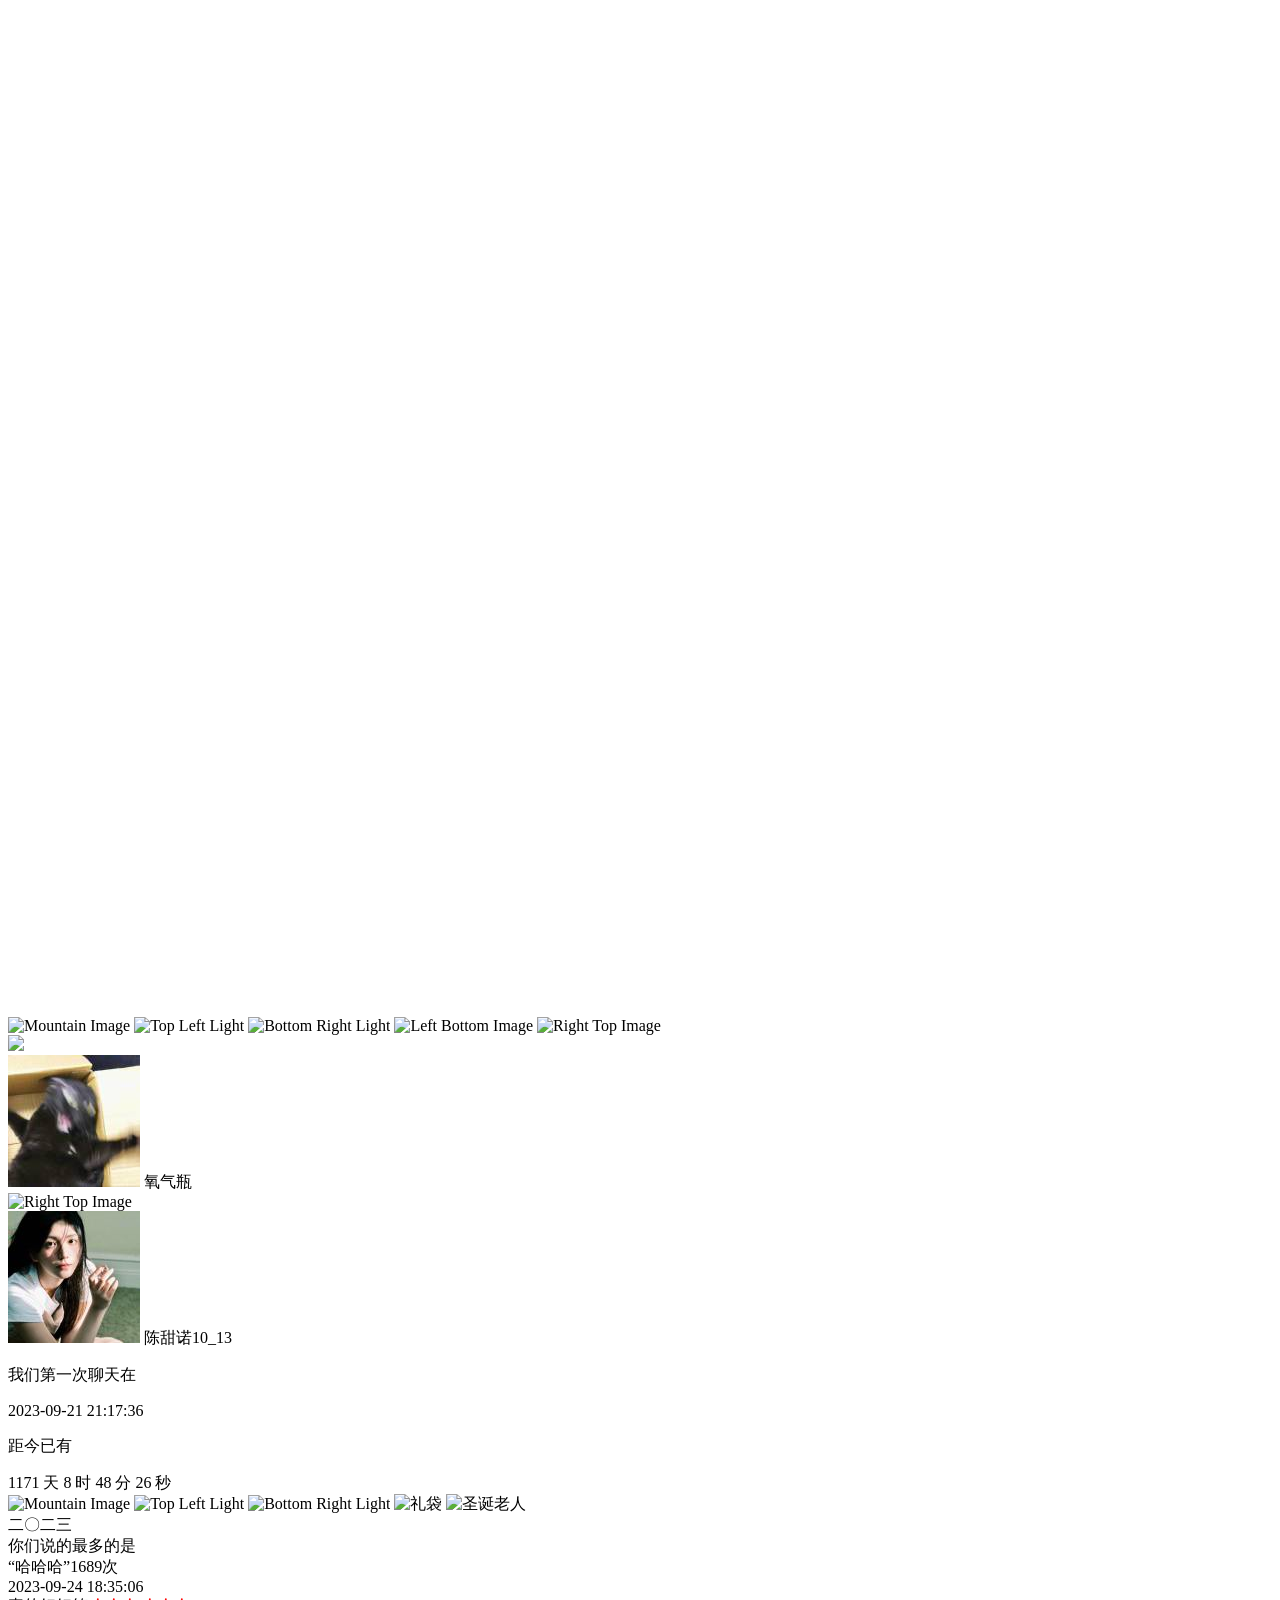
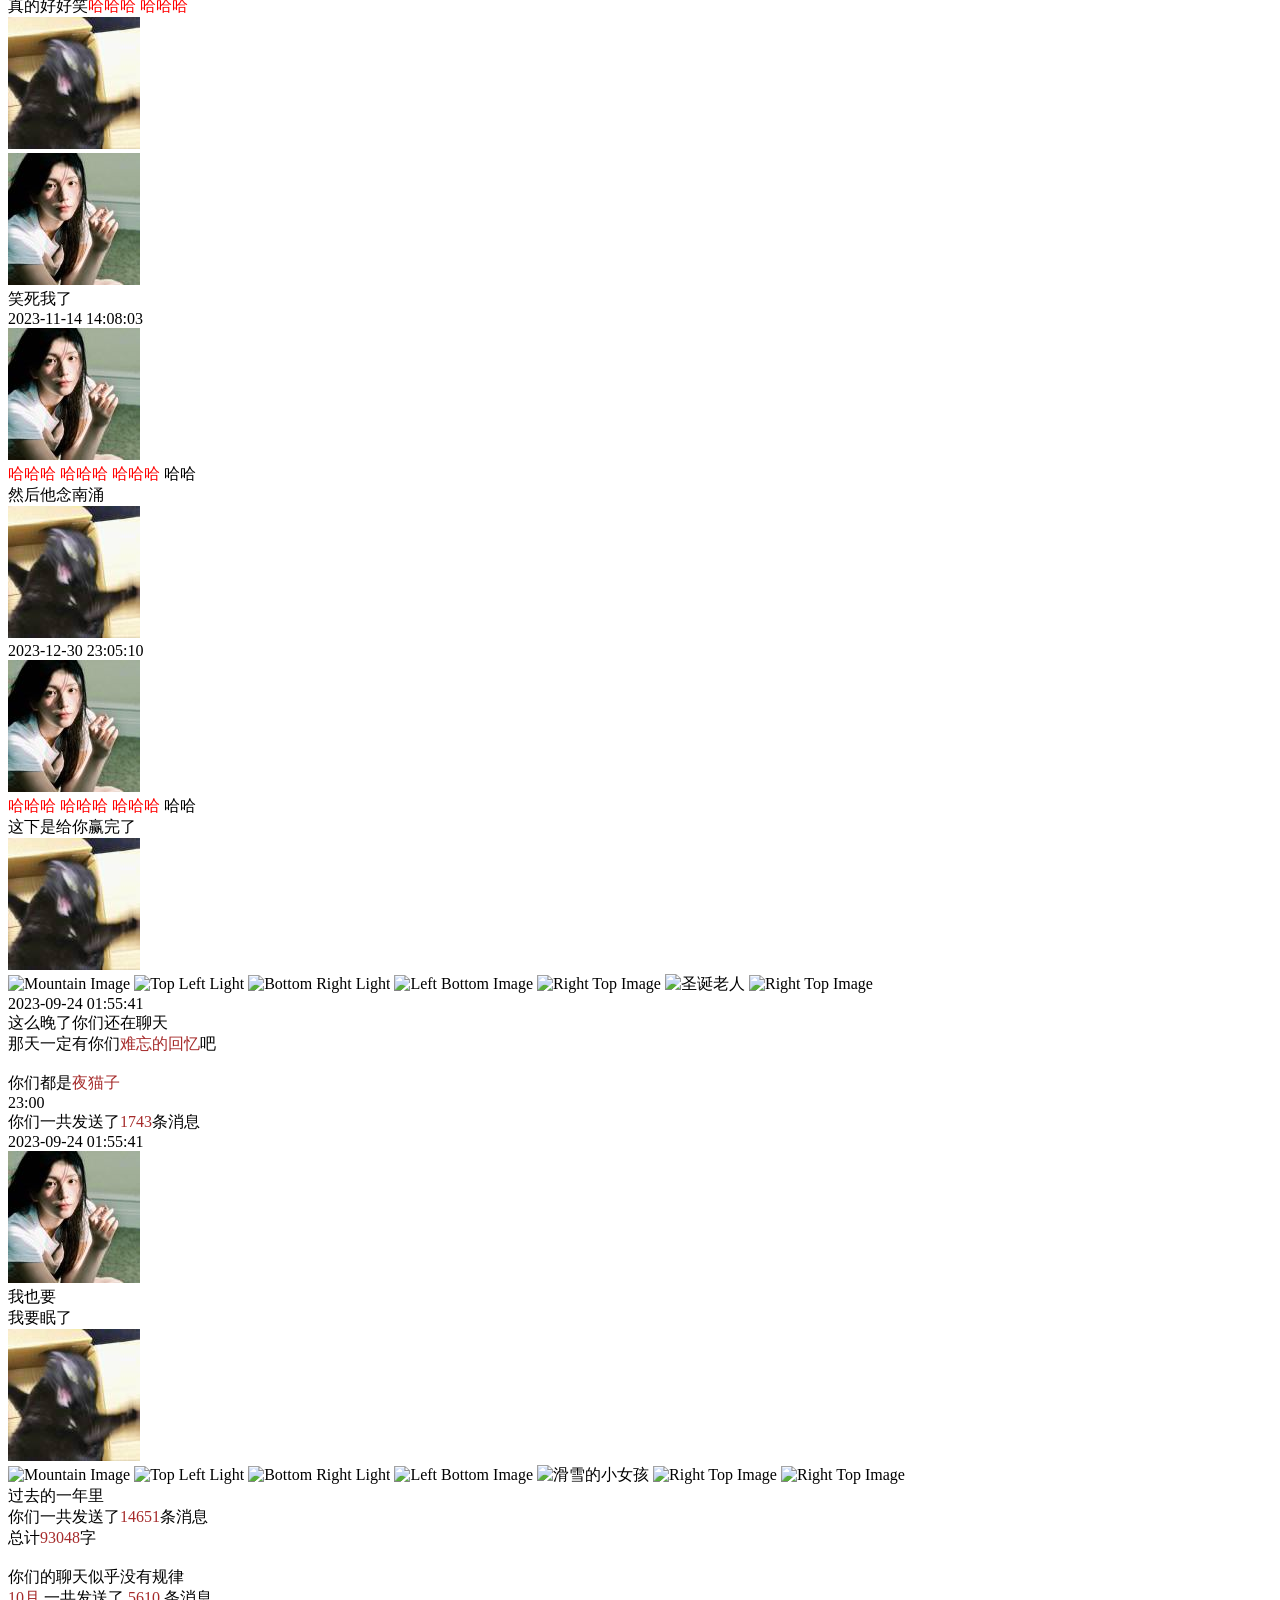
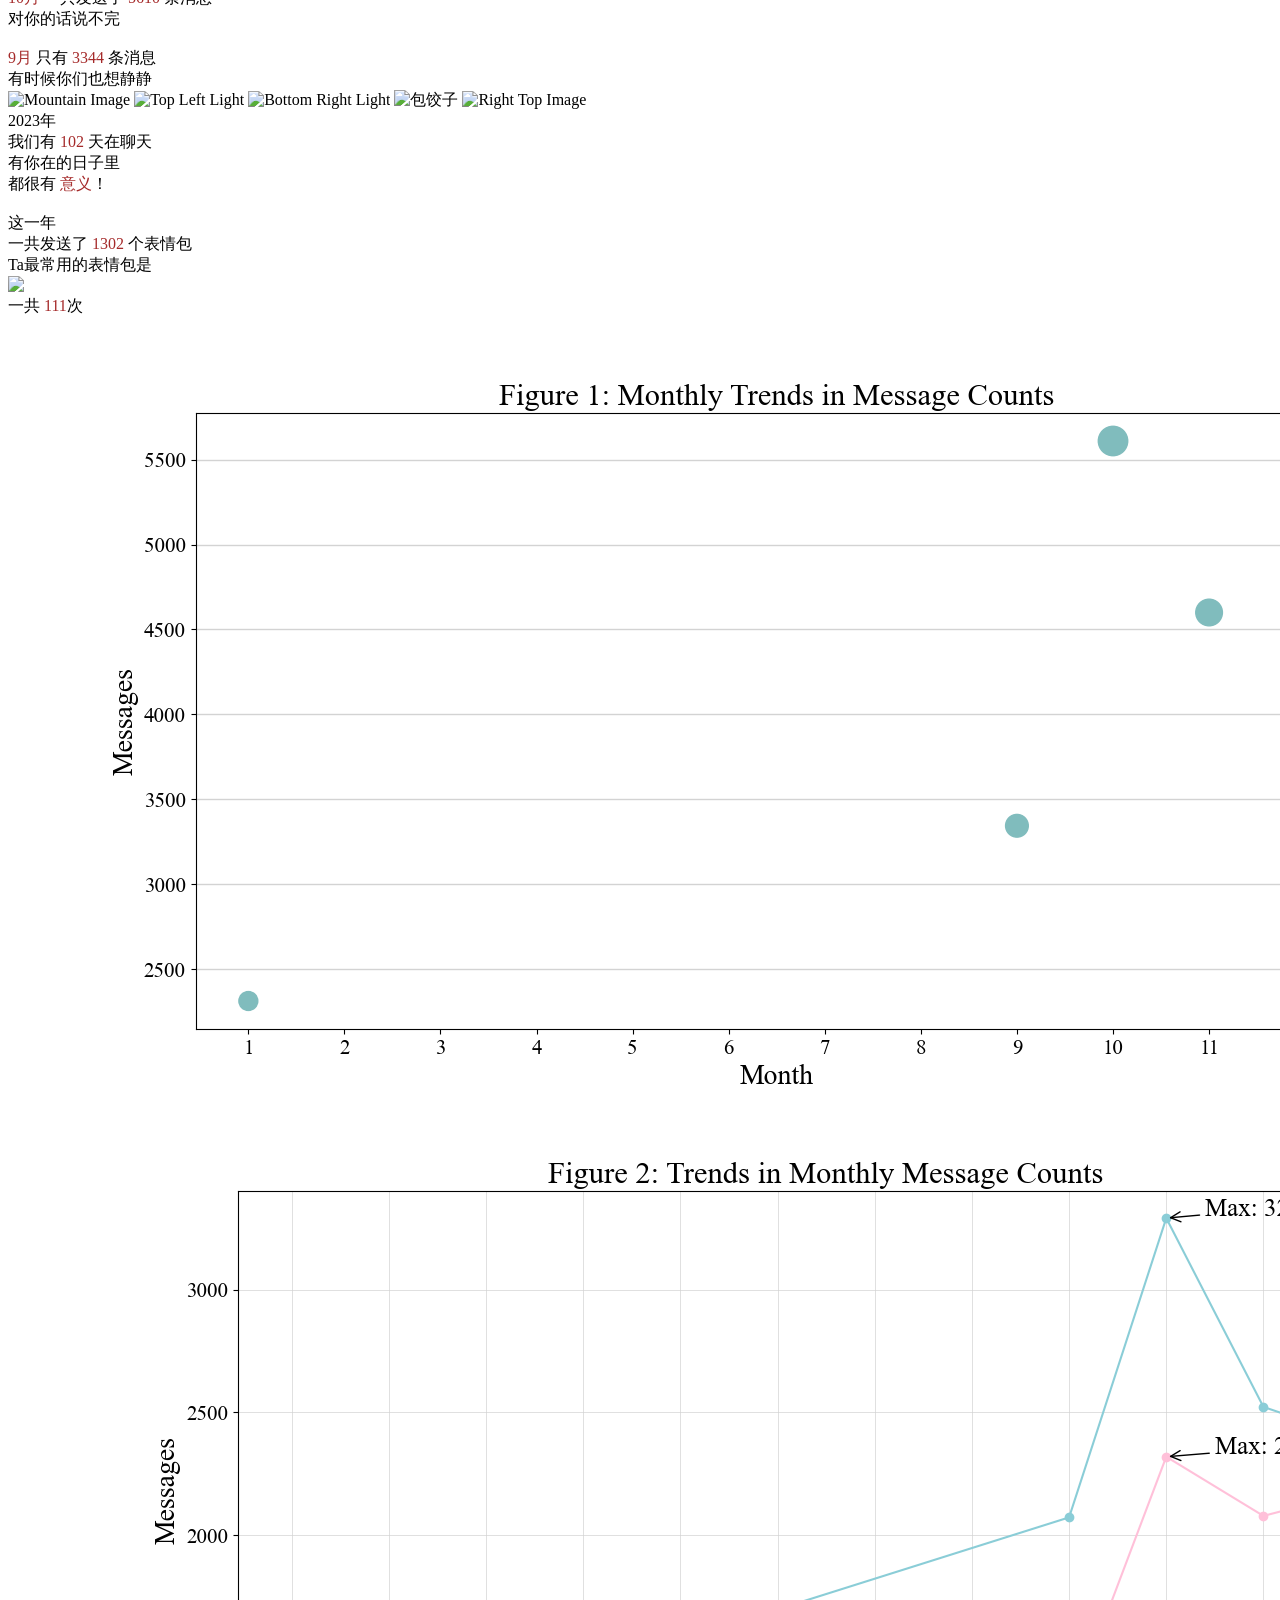
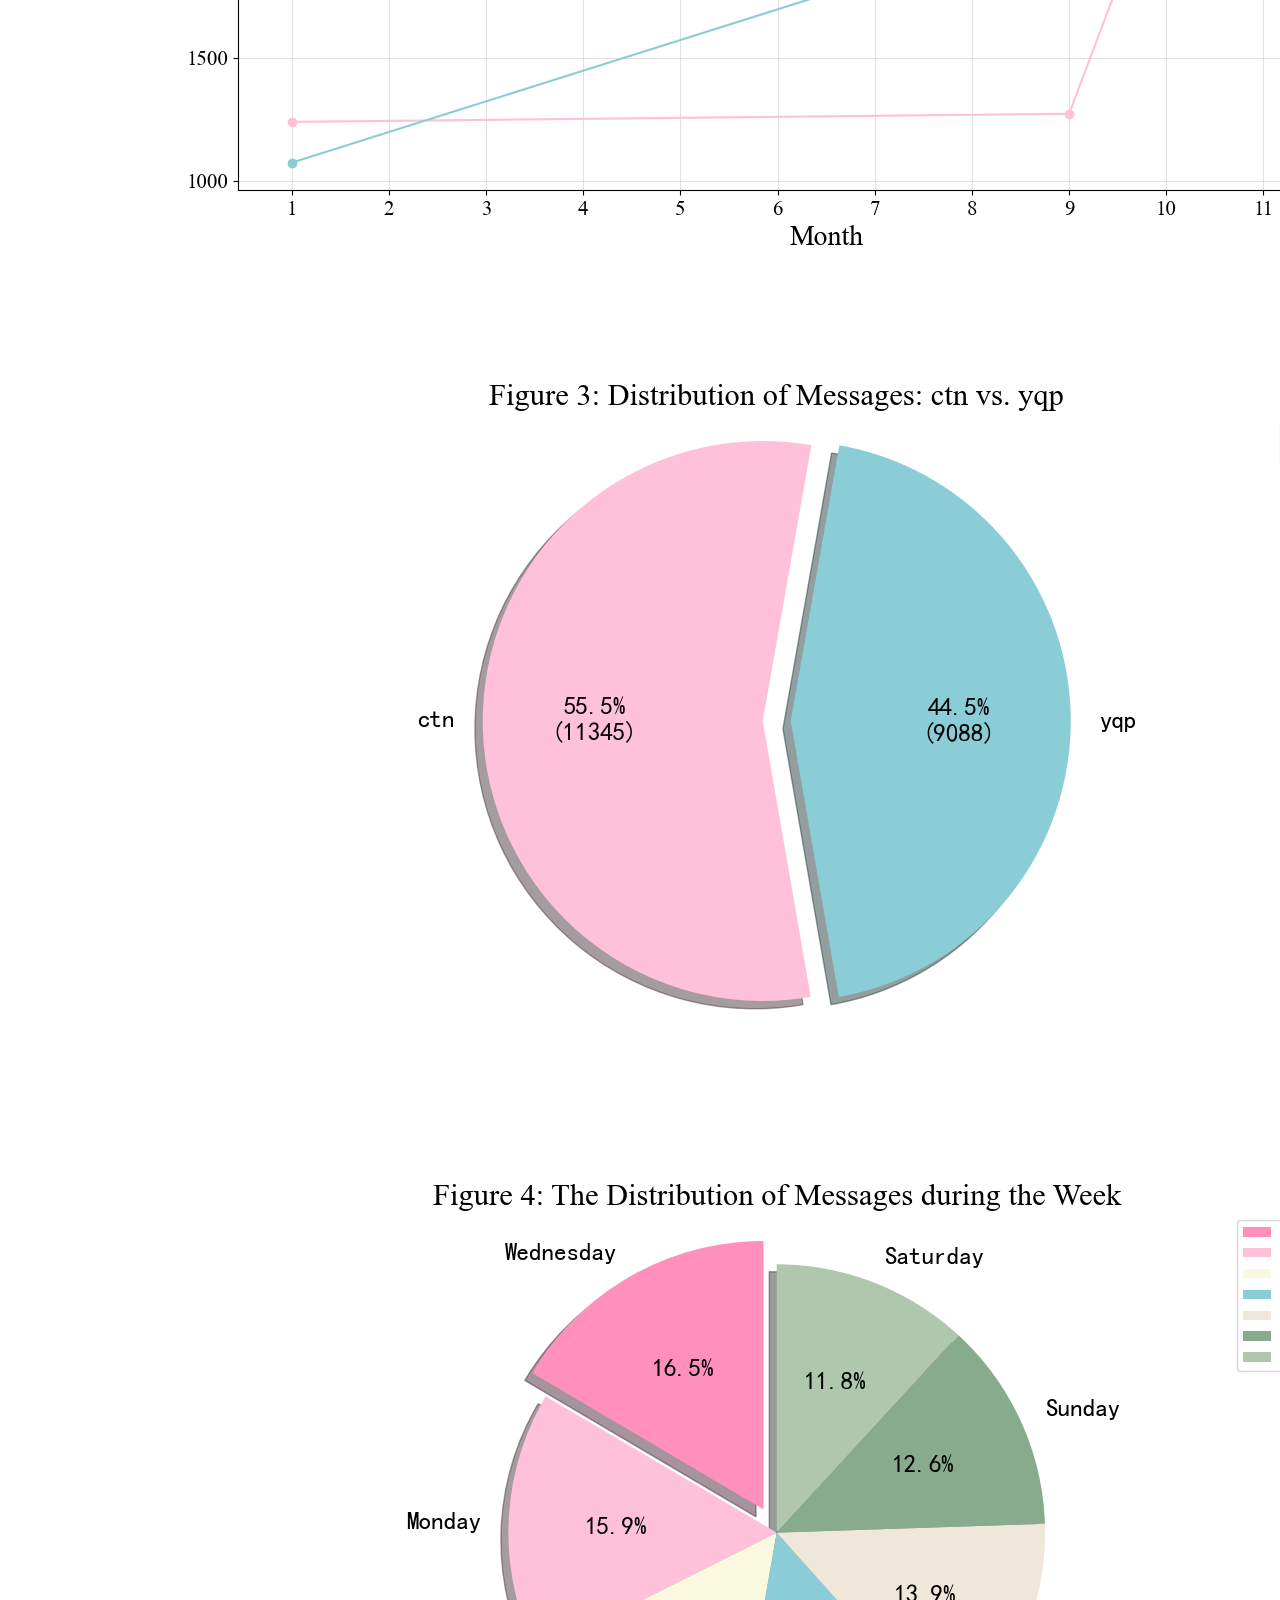
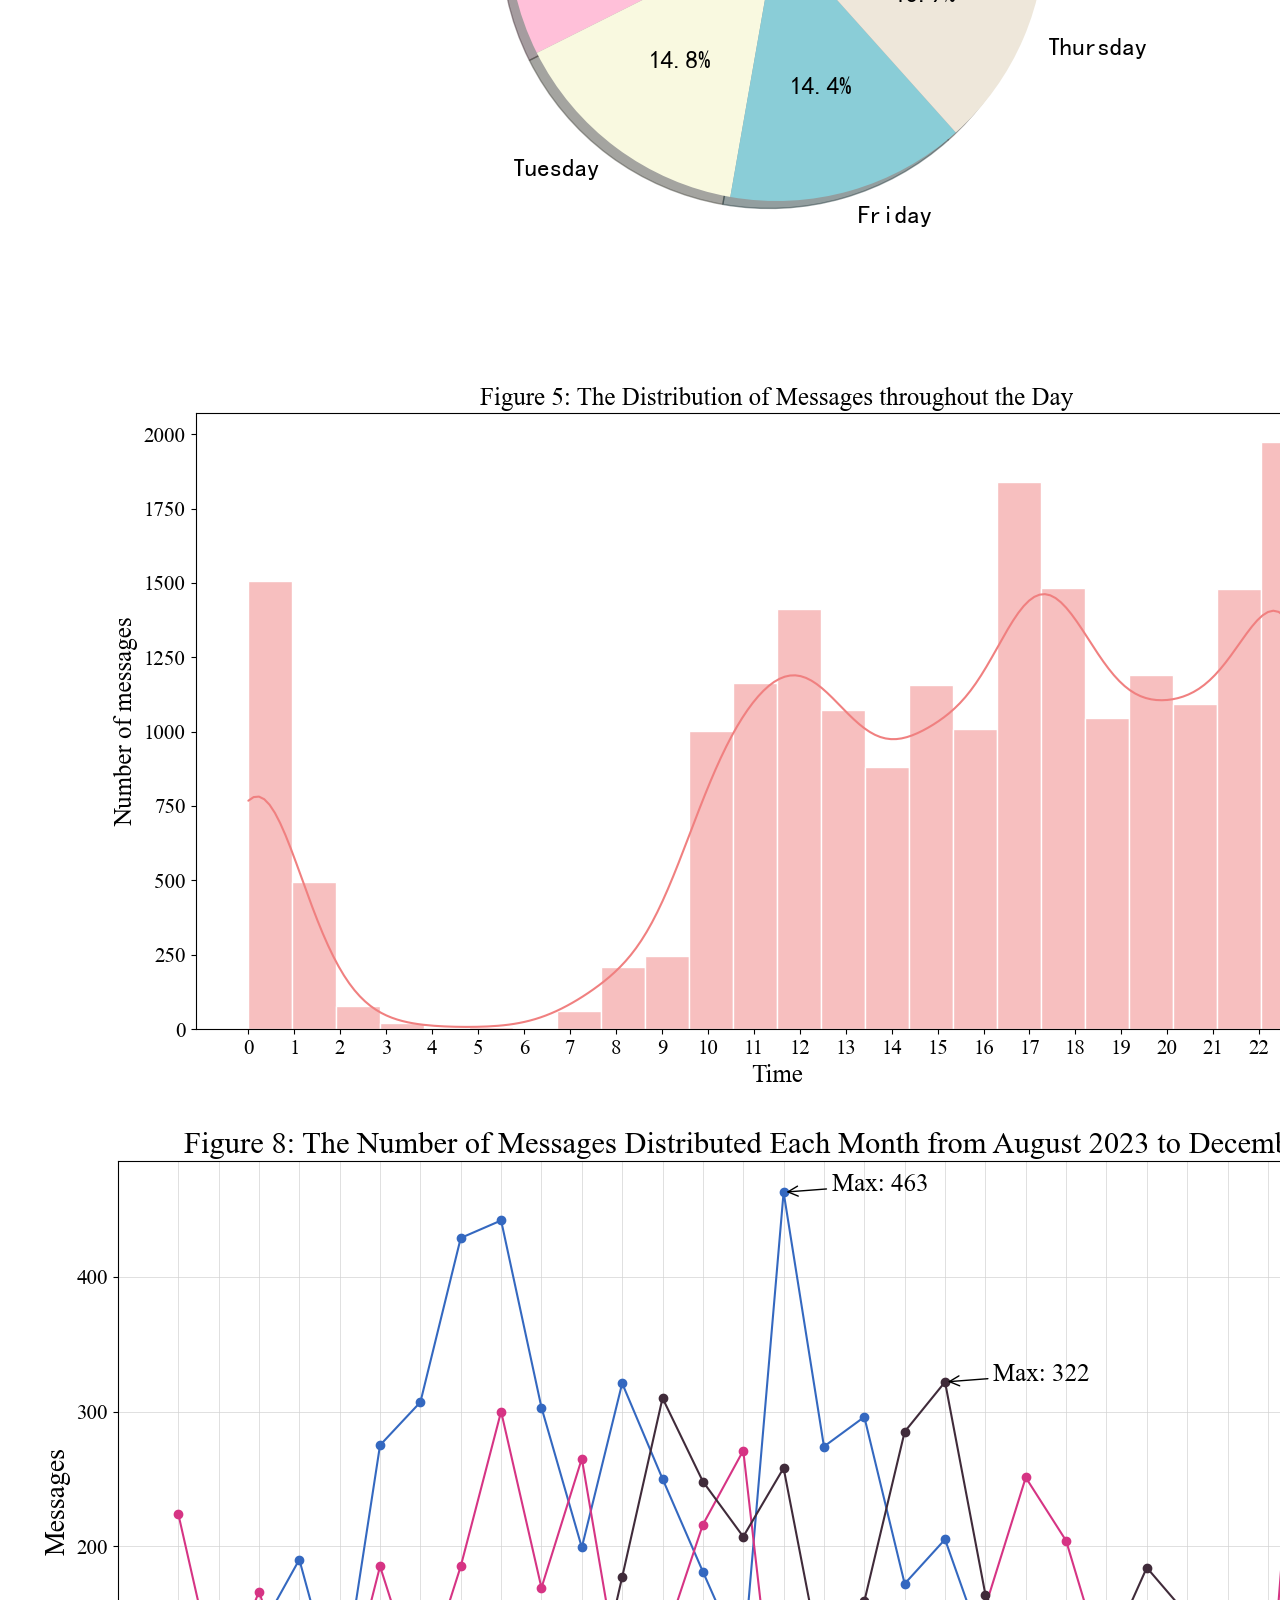
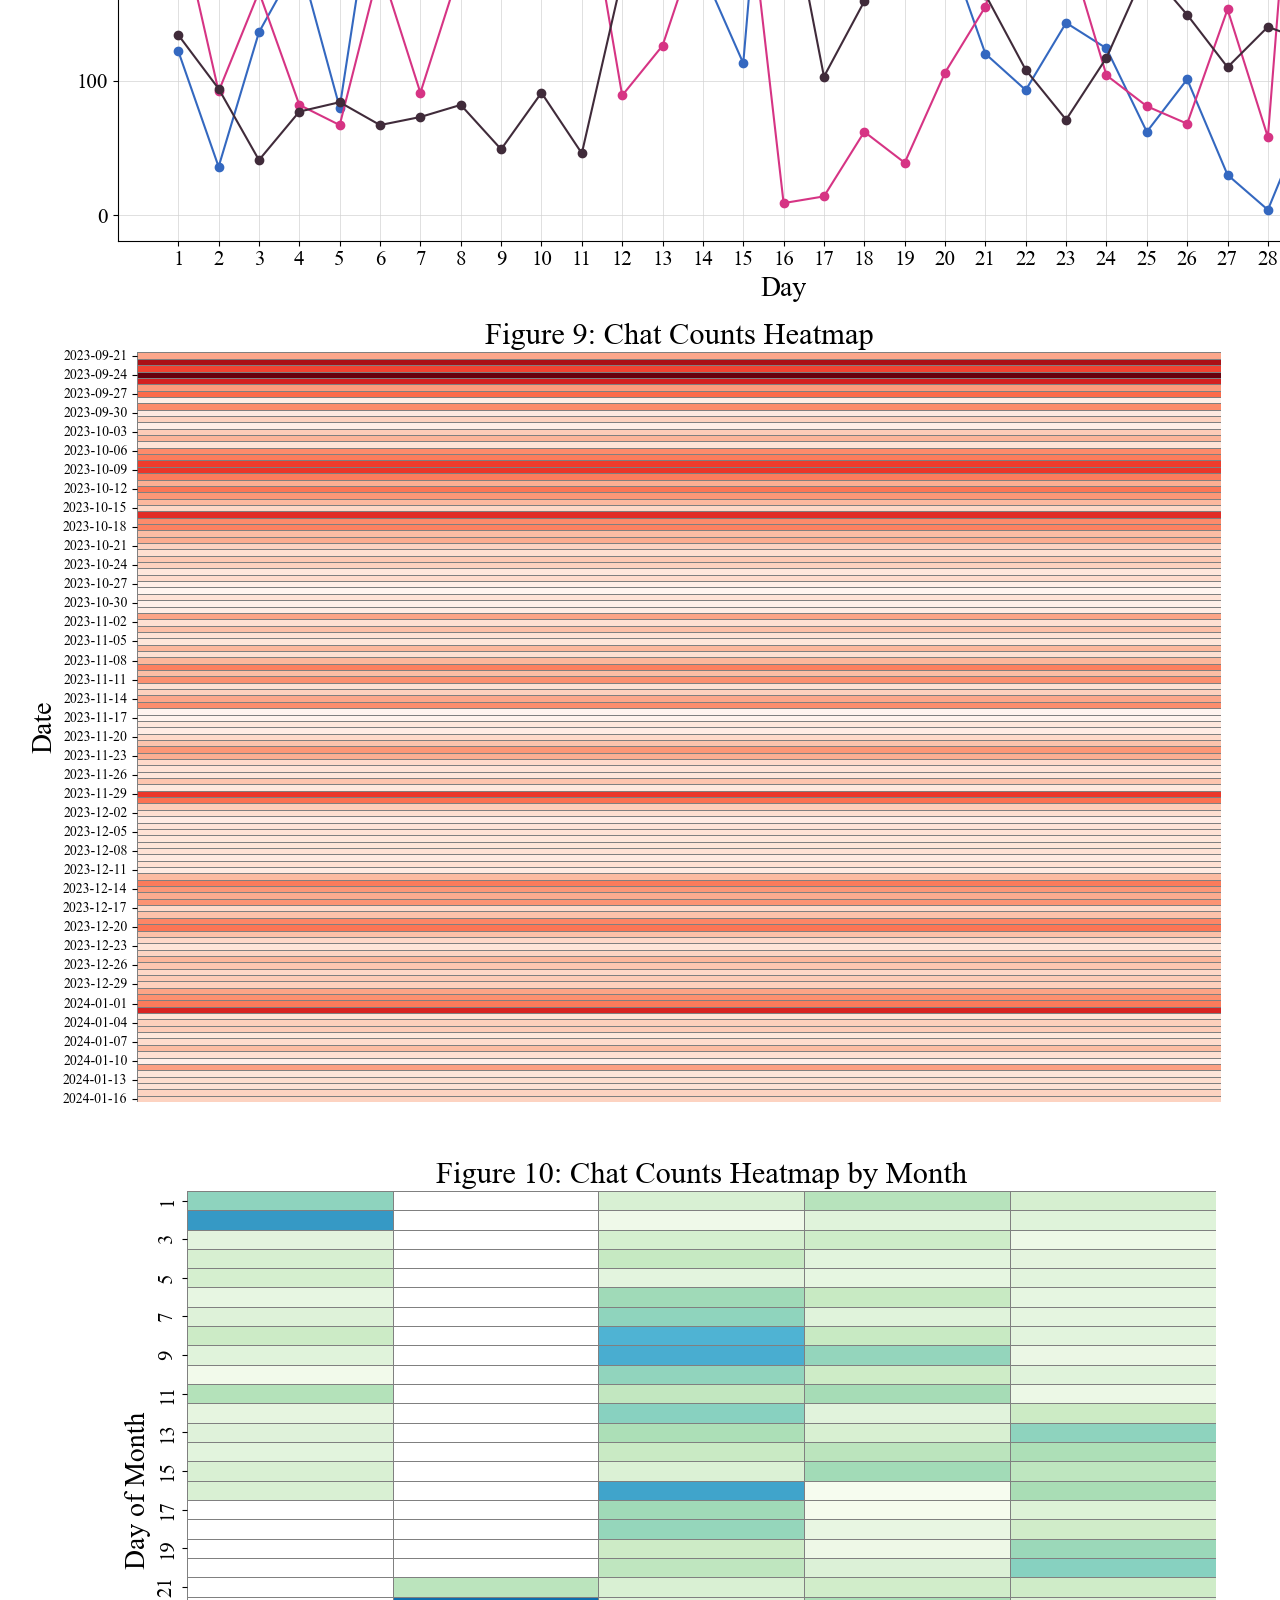
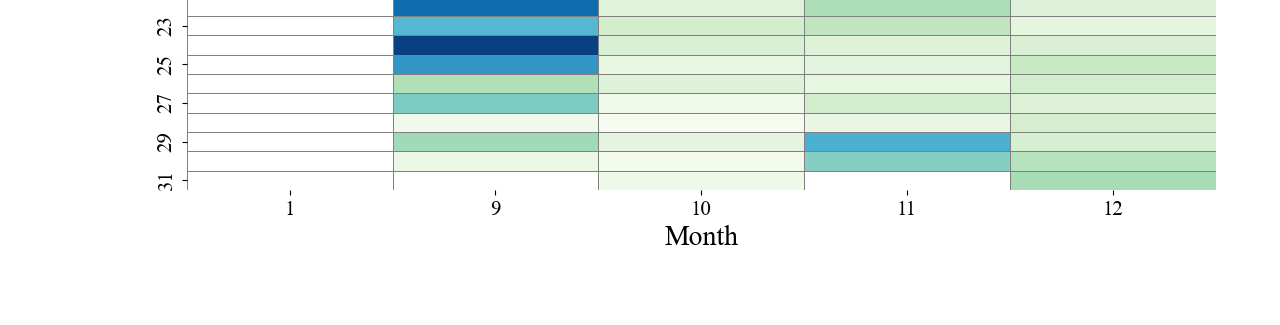
==== commit 9532d916: "1" ====
--- a/index.html
+++ b/index.html
@@ -267,9 +267,47 @@
             </div>
     </div>
     <div class="section">
-        <h1 style="text-align: center;">敬请期待</h1>
+        <div align ='center'>
+    		<img src="data/每月消息数量.png" alt="" align='center'>
+    	</div>
     </div>
-    <!-- Add more sections as needed -->
+	<div class="section">
+	    <div align ='center'>
+			<img src="data/每月消息分开的.png" alt="" align='center'>
+		</div>
+	</div>
+	
+	<div class="section">
+	    <div align ='center'>
+			<img src="data/消息vs 饼图.png" alt="" align='center'>
+		</div>
+	</div>
+	<div class="section">
+	    <div align ='center'>
+			<img src="data/一周内每天消息.png" alt="" align='center'>
+		</div>
+	</div>
+    <div class="section">
+        <div align ='center'>
+    		<img src="data/每天平均.png" alt="" align='center'>
+    	</div>
+    </div>
+	<div class="section">
+	    <div align ='center'>
+			<img src="data/每个月的折线图.png" alt="" align='center'>
+		</div>
+	</div>
+	<div class="section">
+	    <div align ='center'>
+			<img src="data/热力图.png" alt="" align='center'>
+		</div>
+	</div>
+	<div class="section">
+	    <div align ='center'>
+			<img src="data/热力图2.png" alt="" align='center'>
+		</div>
+	</div>
+	
 </div>
 
 
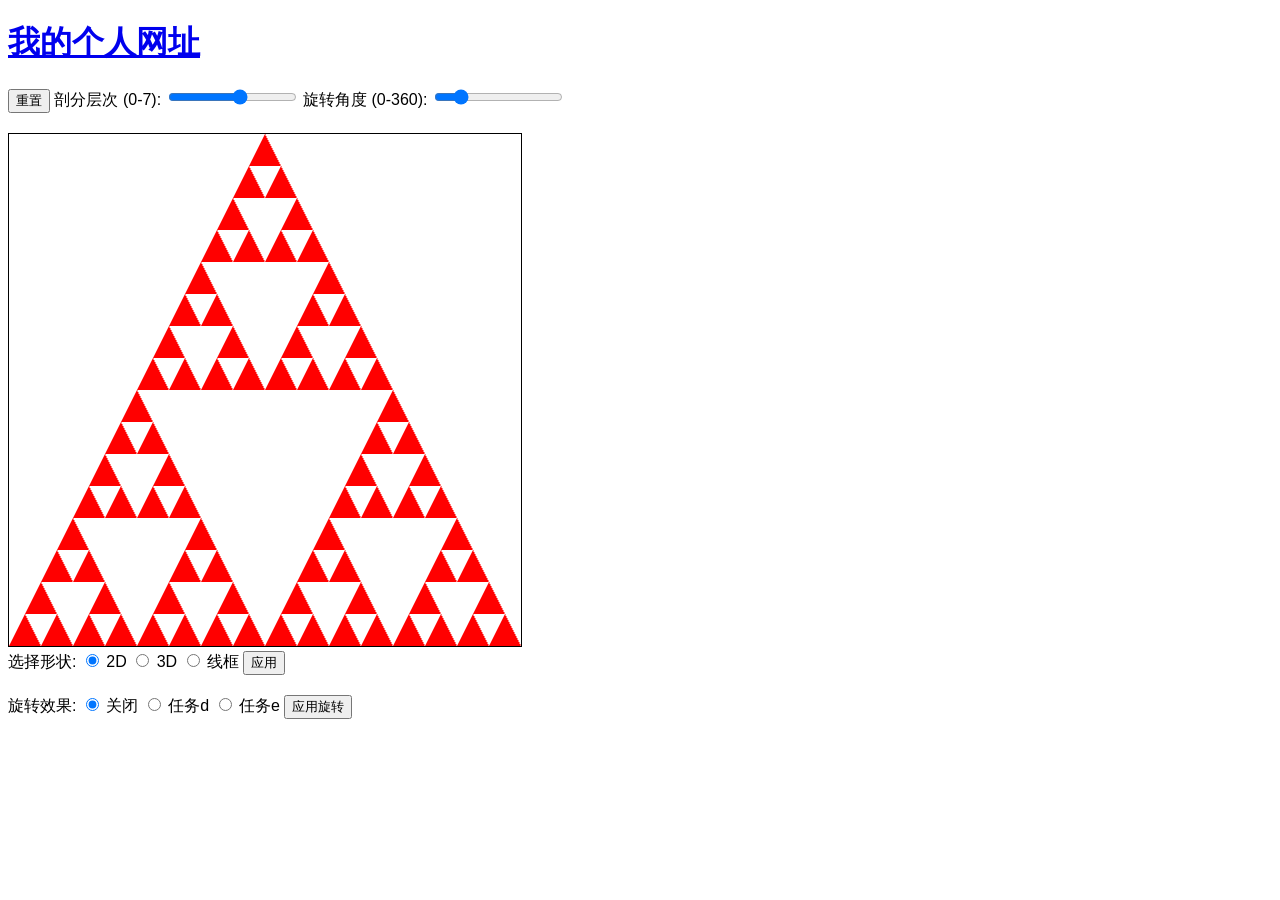
==== commit 8a30bda0: "123" ====
--- a/index.html
+++ b/index.html
@@ -1,1716 +1,69 @@
-
 <!DOCTYPE html>
-<html lang="en">
+<html lang="zh-CN">
 <head>
     <meta charset="UTF-8">
-    <meta name="viewport" content="width=device-width, initial-scale=1.0">
-    <title>微信年度聊天报告</title>
-    <link rel="stylesheet" href="https://memotrace.lc044.love/static/css/style.css">
-    <script type="text/javascript" src="https://cdn.jsdelivr.net/npm/echarts@latest/dist/echarts.min.js"></script>
-    <script type="text/javascript" src="https://assets.pyecharts.org/assets/v5/echarts-wordcloud.min.js"></script>
-    <link rel="stylesheet" href="https://cdn.jsdelivr.net/npm/fullpage.js/dist/fullpage.min.css" />
-    <script src="https://code.jquery.com/jquery-3.6.4.min.js"></script>
-    <script src="https://proxy.daigua.me/proxy/https://cdn.jsdelivr.net/npm/fullpage.js/dist/fullpage.min.js"></script>
+    <title>Sierpinski Gasket</title>
+    <style>
+        body { font-family: Arial, sans-serif; }
+        canvas { border: 1px solid black; }
+        .controls { margin-bottom: 20px; }
+    </style>
+    <script id="vertex-shader-2d" type="x-shader/x-vertex">
+        attribute vec4 aVertexPosition;
+        void main() {
+            gl_Position = aVertexPosition;
+        }
+    </script>
+    <script id="fragment-shader-2d" type="x-shader/x-fragment">
+        precision mediump float;
+        void main() {
+            gl_FragColor = vec4(1.0, 0.0, 0.0, 1.0);
+        }
+    </script>
+    <script id="vertex-shader-3d" type="x-shader/x-vertex">
+        attribute vec3 aVertexPosition;
+        attribute vec3 aVertexColor;
+        varying vec4 vColor;
+        void main() {
+            gl_Position = vec4(aVertexPosition, 1.0);
+            vColor = vec4(aVertexColor, 1.0);
+        }
+    </script>
+    <script id="fragment-shader-3d" type="x-shader/x-fragment">
+        precision mediump float;
+        varying vec4 vColor;
+        void main() {
+            gl_FragColor = vColor;
+        }
+    </script>
+    <script src="./js/common/gl-matrix-min.js"></script>
+    <script src="./js/common/initShaders.js"></script>
+    <script src="./js/common/webgl-utils.js"></script>
+    <script src="./js/ch02/demo2.js"></script>
 </head>
 <body>
-    <div id="snow"></div>
-    <!-- Your content goes here -->
-<div id="fullpage">
-    <div class="section">
-        <div>
-            <img class="Mountain-Image" src="https://www.freeimg.cn/i/2023/12/20/6582c04711cd2.png" alt="Mountain Image">
-            <img class="corner-light light-top-left" src="https://www.freeimg.cn/i/2023/12/20/6582c05d9dcbb.png" alt="Top Left Light">
-            <img class="corner-light light-top-right" src="https://www.freeimg.cn/i/2023/12/20/6582c07b257db.png" alt="Bottom Right Light">
-            <img src="https://www.freeimg.cn/i/2023/12/20/6582c0514c518.png" alt="Left Bottom Image" class="corner-image left-bottom">
-            <img src="https://www.freeimg.cn/i/2023/12/20/6582c04946138.png" alt="Right Top Image" class="corner-image right-bottom">
-
-        <div class="center-container">
-            <div>
-                <img src="https://www.freeimg.cn/i/2023/12/20/6582c05a78e58.png">
-            </div>
-            <div class="user-container">
-                <div class="user">
-                    <img class="avatar" src="data/avatar/wxid_rgas1019fgi822.png">
-                  <span class="nickname">氧气瓶</span>
-                </div>
-
-                <img src="https://memotrace.lc044.love/static/img/铃铛.png" alt="Right Top Image" class="spliter-img">
-                <div class="user">
-                    <img class="avatar" src="data/avatar/wxid_m2gw0krzgye012.png">
-                  <span class="nickname">陈甜诺10_13</span>
-                </div>
-            </div>
-            <div>
-                <p class="mt-3">我们第一次聊天在</p>
-                <p id="first_time" class="first-time">2023-09-21 21:17:36</p>
-                <p class="mt-3">距今已有</p>
-                <div class="mt-3">
-                    <span id="t_d"></span>
-                    <span id="t_h"></span>
-                    <span id="t_m"></span>
-                    <span id="t_s"></span>
-                </div>
-            </div>
-            <!-- <div>
-                <img src="img/雪人.gif">
-            </div>
-            <div>
-                <img src="img/雪人1.gif">
-            </div> -->
-        </div>
-        </div>
+    <a href="https://darkshuige.github.io/yqpyqpyqp.github.io/"><h1>我的个人网址</h1></a>
+    <div class="controls">
+        <button id="resetButton">重置</button>
+        <label for="subdivisionLevel">剖分层次 (0-7):</label>
+        <input type="range" id="subdivisionLevel" min="0" max="7" value="4">
+        <label for="rotationAngle">旋转角度 (0-360):</label>
+        <input type="range" id="rotationAngle" min="0" max="360" value="60">
     </div>
-    <div class="section">
-        <div>
-            <img class="Mountain-Image" src="https://www.freeimg.cn/i/2023/12/20/6582c04711cd2.png" alt="Mountain Image">
-            <img class="corner-light light-top-left" src="https://www.freeimg.cn/i/2023/12/20/6582c05d9dcbb.png" alt="Top Left Light">
-            <img class="corner-light light-top-right" src="https://www.freeimg.cn/i/2023/12/20/6582c07b257db.png" alt="Bottom Right Light">
-            <img src="https://www.freeimg.cn/i/2023/12/20/6582c07223f22.png" alt="礼袋" class="corner-image left-bottom-gift">
-            <img src="https://www.freeimg.cn/i/2023/12/20/6582c055cc6df.png" alt="圣诞老人" class="corner-image right-bottom-oldman">
-        </div>
-        <div class="wordcloud">
-            <div id="word_cloud" class="chart-container"></div>
-        </div>
-        <div class="keyword-container">
-            <div class="tp1">二〇二三</div>
-            <div class="tp1">你们说的最多的是</div>
-            <div class="keyword">“哈哈哈”<span class="keyword-num">1689</span><span class="tp1">次</span></div>
-            <!-- <img src="static/img/窗雪.png"> -->
-        </div>
-        <div class="dialog-container">
-            
-               <div class="item item-center">2023-09-24 18:35:06</div>
-                
-                
-                     <div class="item item-right">
-                        <div class="bubble bubble-right">
-                            
-                                真的好好笑<span style="color:red">哈哈哈</span>
-                            
-                                <span style="color:red">哈哈哈</span>
-                            
-                            
-                        </div>
-                         <img class="bubble-avatar" src="data/avatar/wxid_rgas1019fgi822.png">
-                    </div>
-                    <div class="item item-left">
-                        <img class="bubble-avatar" src="data/avatar/wxid_m2gw0krzgye012.png">
-                        <div class="bubble bubble-left">
-                            笑死我了
-                        </div>
-                    </div>
-                
-            
-               <div class="item item-center">2023-11-14 14:08:03</div>
-                
-                     <div class="item item-left">
-                        <img class="bubble-avatar" src="data/avatar/wxid_m2gw0krzgye012.png">
-                        <div class="bubble bubble-left">
-                            
-                                <span style="color:red">哈哈哈</span>
-                            
-                                <span style="color:red">哈哈哈</span>
-                            
-                                <span style="color:red">哈哈哈</span>
-                            
-                            哈哈
-                        </div>
-                    </div>
-                    <div class="item item-right">
-                        <div class="bubble bubble-right">
-                            然后他念南涌
-                        </div>
-                        <img class="bubble-avatar" src="data/avatar/wxid_rgas1019fgi822.png">
-                    </div>
-                
-                
-            
-               <div class="item item-center">2023-12-30 23:05:10</div>
-                
-                     <div class="item item-left">
-                        <img class="bubble-avatar" src="data/avatar/wxid_m2gw0krzgye012.png">
-                        <div class="bubble bubble-left">
-                            
-                                <span style="color:red">哈哈哈</span>
-                            
-                                <span style="color:red">哈哈哈</span>
-                            
-                                <span style="color:red">哈哈哈</span>
-                            
-                            哈哈
-                        </div>
-                    </div>
-                    <div class="item item-right">
-                        <div class="bubble bubble-right">
-                            这下是给你赢完了
-                        </div>
-                        <img class="bubble-avatar" src="data/avatar/wxid_rgas1019fgi822.png">
-                    </div>
-                
-                
-            
-        </div>
+    <canvas id="gasketCanvas" width="512" height="512">你的浏览器不支持HTML5 canvas元素</canvas>
+    <div class="controls">
+        <label>选择形状:</label>
+        <input type="radio" name="shapeType" value="2d" checked> 2D
+        <input type="radio" name="shapeType" value="3d"> 3D
+        <input type="radio" name="shapeType" value="wireframe"> 线框
+        <button id="applyShapeButton">应用</button>
     </div>
-    <div class="section">
-        <div>
-            <img class="Mountain-Image" src="https://www.freeimg.cn/i/2023/12/20/6582c04711cd2.png" alt="Mountain Image">
-            <img class="corner-light light-top-left txt" src="https://www.freeimg.cn/i/2023/12/20/6582c05d9dcbb.png" alt="Top Left Light">
-            <img class="corner-light light-top-right txt" src="https://www.freeimg.cn/i/2023/12/20/6582c07b257db.png" alt="Bottom Right Light">
-            <img src="https://www.freeimg.cn/i/2023/12/20/6582c04589c47.png" alt="Left Bottom Image" class="corner-image left-bottom">
-            <img src="https://www.freeimg.cn/i/2023/12/21/65831360a36d4.gif" alt="Right Top Image" class="corner-image right-bottom" style="max-height: 500px;">
-            <img src="https://www.freeimg.cn/i/2023/12/20/6582c054816cf.png" alt="圣诞老人" class="center-top-time">
-            <img src="https://memotrace.lc044.love/static/img/平安夜.png" alt="Right Top Image" class="left-time">
-            <div class="time-container">
-                <div class="text112">2023-09-24 01:55:41</div>
-                <div class="text112">这么晚了你们还在聊天</div>
-                <div class="text112">那天一定有你们<span style="color: brown;">难忘的回忆</span>吧</div>
-                <div><br></div>
-                <div class="text112">你们都是<span style="color: brown;">夜猫子</span></div>
-                <div class="text113">23:00</div>
-                <div class="text112">你们一共发送了<span style="color: brown;">1743</span>条消息</div>
-            </div>
-            <div class="parent">
-                <div class="dialog-container-time">
-                    <div class="item item-center">2023-09-24 01:55:41</div>
-                    
-                        
-                             <div class="item item-left">
-                                <img class="bubble-avatar" src="data/avatar/wxid_m2gw0krzgye012.png">
-                                <div class="bubble bubble-left">
-                                    我也要
-                                </div>
-                            </div>
-                        
-                        
-                    
-                        
-                        
-                             <div class="item item-right">
-                                <div class="bubble bubble-right">
-                                    我要眠了
-                                </div>
-                                 <img class="bubble-avatar" src="data/avatar/wxid_rgas1019fgi822.png">
-                            </div>
-                        
-                    
-                </div>
-            </div>
-        </div>
+    <div class="controls">
+        <label>旋转效果:</label>
+        <input type="radio" name="rotationEffect" value="none" checked> 关闭
+        <input type="radio" name="rotationEffect" value="taskD"> 任务d
+        <input type="radio" name="rotationEffect" value="taskE"> 任务e
+        <button id="applyRotationButton">应用旋转</button>
     </div>
-    <div class="section">
-        <div>
-            <img class="Mountain-Image" src="https://www.freeimg.cn/i/2023/12/20/6582c04711cd2.png" alt="Mountain Image">
-            <img class="corner-light light-top-left txt" src="https://www.freeimg.cn/i/2023/12/20/6582c05d9dcbb.png" alt="Top Left Light">
-            <img class="corner-light light-top-right txt" src="https://www.freeimg.cn/i/2023/12/20/6582c07b257db.png" alt="Bottom Right Light">
-            <img src="https://www.freeimg.cn/i/2023/12/20/6582c03ce4548.png" alt="Left Bottom Image" class="corner-image left-bottom">
-            <img src="https://www.freeimg.cn/i/2023/12/20/6582c05a9a4bd.png" alt="滑雪的小女孩" class="corner-image right-bottom">
-            <img src="https://www.freeimg.cn/i/2023/12/20/6582c04d5151f.png" alt="Right Top Image" class="snow-ball">
-            <img src="https://memotrace.lc044.love/static/img/礼盒1.png" alt="Right Top Image" class="ttq">
-            <div class="time-container">
-                <div class="text112">过去的一年里</div>
-                <div class="text112">你们一共发送了<span style="color: brown;">14651</span>条消息</div>
-                <div class="text112">总计<span style="color: brown;">93048</span>字</div>
-                <div><br></div>
-                <div class="text112">你们的聊天似乎没有规律</div>
-                <div class="text112">
-                    <span style="color: brown;">10月</span>
-                    一共发送了
-                    <span style="color: brown;">5610</span>
-                    条消息
-                </div>
-                <div class="text112">对你的话说不完</div>
-                <div><br></div>
-                <div class="text112">
-                    <span style="color: brown;">9月</span>
-                    只有
-                    <span style="color: brown;">3344</span>
-                    条消息
-                </div>
-                <div class="text112">有时候你们也想静静</div>
-            </div>
-        </div>
-    </div>
-    <div class="section">
-            <div>
-                <img class="Mountain-Image" src="https://www.freeimg.cn/i/2023/12/20/6582c04711cd2.png" alt="Mountain Image">
-                <img class="corner-light light-top-left txt" src="https://www.freeimg.cn/i/2023/12/20/6582c05d9dcbb.png" alt="Top Left Light">
-                <img class="corner-light light-top-right txt" src="https://www.freeimg.cn/i/2023/12/20/6582c07b257db.png" alt="Bottom Right Light">
-                <img src="https://www.freeimg.cn/i/2023/12/20/6582c064276db.png" alt="包饺子" class="corner-image left-bottom">
-                <img src="https://www.freeimg.cn/i/2023/12/21/658313714609b.png" alt="Right Top Image" class="corner-image right-bottom">
-                <div class="calendar-container">
-                    <div class="text012">2023年</div>
-                    <div class="text012">
-                        我们有
-                        <span style="color: brown;">102</span>
-                        天在聊天
-                    </div>
-                    <div class="text012">有你在的日子里</div>
-                    <div class="text012">
-                        都很有
-                        <span style="color: brown;">意义</span>！
-                    </div>
-                    <div><br></div>
-                    <div class="text012">这一年</div>
-                    <div class="text012">
-                        一共发送了
-                        <span style="color: brown;">1302</span>
-                        个表情包
-                    </div>
-                    <div class="text012">Ta最常用的表情包是</div>
-                    <img src="http://vweixinf.tc.qq.com/110/20401/stodownload?m=b56bb28fecad4eb5c5533b24216d9842&amp;filekey=30440201010430302e02016e0402534804206235366262323866656361643465623563353533336232343231366439383432020300905d040d00000004627466730000000132&amp;hy=SH&amp;storeid=264be471f000ee3de92cfa0a20000006e01004fb153482cd34b00b6b283cda&amp;ef=1&amp;bizid=1022" class="emoji">
-                    <div class="text012">
-                        一共
-                        <span style="color: brown;">111</span>次
-                    </div>
-                </div>
-                <div id="calendar-chart" class="calendar-chart"></div>
-            </div>
-    </div>
-    <div class="section">
-        <div align ='center'>
-    		<img src="data/每月消息数量.png" alt="" align='center'>
-    	</div>
-    </div>
-	<div class="section">
-	    <div align ='center'>
-			<img src="data/每月消息分开的.png" alt="" align='center'>
-		</div>
-	</div>
-	
-	<div class="section">
-	    <div align ='center'>
-			<img src="data/消息vs 饼图.png" alt="" align='center'>
-		</div>
-	</div>
-	<div class="section">
-	    <div align ='center'>
-			<img src="data/一周内每天消息.png" alt="" align='center'>
-		</div>
-	</div>
-    <div class="section">
-        <div align ='center'>
-    		<img src="data/每天平均.png" alt="" align='center'>
-    	</div>
-    </div>
-	<div class="section">
-	    <div align ='center'>
-			<img src="data/每个月的折线图.png" alt="" align='center'>
-		</div>
-	</div>
-	<div class="section">
-	    <div align ='center'>
-			<img src="data/热力图.png" alt="" align='center'>
-		</div>
-	</div>
-	<div class="section">
-	    <div align ='center'>
-			<img src="data/热力图2.png" alt="" align='center'>
-		</div>
-	</div>
-	
-</div>
-
-
-<script>
-    // JavaScript 代码用于生成聊天内容和雪花动画
-    document.addEventListener('DOMContentLoaded', function () {
-        const snowContainer = document.getElementById('snow');
-        // 生成雪花动画
-        for (let i = 0; i < 50; i++) {
-            const snowflake = document.createElement('div');
-            snowflake.className = 'snowflake';
-            var ran = Math.random();
-            var ran0 = 1-ran;
-            snowflake.style.left = `${Math.random() * 150}vw`;
-            snowflake.style.animationDuration = `${ran0  * 20 + 7}s`;
-            snowflake.style.setProperty('--animation-order', i);
-
-            // 设置雪花的随机大小
-            const size = ran * 20 + 10; // 随机大小在 10 到 30 之间
-            snowflake.style.width = `${size}px`;
-            snowflake.style.height = `${size}px`;
-
-            snowContainer.appendChild(snowflake);
-        }
-    });
-    function createSnowflake(top, left) {
-      const snowflake = document.createElement('div');
-      snowflake.className = 'snowflake0';
-      snowflake.style.top = `${top}vh`;
-      snowflake.style.left = `${left}vw`;
-      // 设置雪花的随机大小
-      const size = Math.random() * 20 + 10; // 随机大小在 10 到 30 之间
-        snowflake.style.width = `${size}px`;
-        snowflake.style.height = `${size}px`;
-      document.body.appendChild(snowflake);
-    }
-</script>
-<script>
-    var chart = echarts.init(document.getElementById('word_cloud'), 'white', {renderer: 'canvas'});
-    var result = {
-    "animation": true,
-    "animationThreshold": 2000,
-    "animationDuration": 1000,
-    "animationEasing": "cubicOut",
-    "animationDelay": 0,
-    "animationDurationUpdate": 300,
-    "animationEasingUpdate": "cubicOut",
-    "animationDelayUpdate": 0,
-    "aria": {
-        "enabled": false
-    },
-    "color": [
-        "#5470c6",
-        "#91cc75",
-        "#fac858",
-        "#ee6666",
-        "#73c0de",
-        "#3ba272",
-        "#fc8452",
-        "#9a60b4",
-        "#ea7ccc"
-    ],
-    "series": [
-        {
-            "type": "wordCloud",
-            "name": "\u804a\u5929\u6587\u5b57",
-            "shape": "circle",
-            "rotationRange": [
-                -90,
-                90
-            ],
-            "rotationStep": 45,
-            "girdSize": 20,
-            "sizeRange": [
-                5,
-                40
-            ],
-            "data": [
-                {
-                    "name": "\u54c8\u54c8\u54c8",
-                    "value": 1689,
-                    "textStyle": {
-                        "color": "rgb(14,119,141)"
-                    }
-                },
-                {
-                    "name": "\u54c8\u54c8\u54c8\u54c8",
-                    "value": 723,
-                    "textStyle": {
-                        "color": "rgb(77,45,3)"
-                    }
-                },
-                {
-                    "name": "\u611f\u89c9",
-                    "value": 243,
-                    "textStyle": {
-                        "color": "rgb(153,7,44)"
-                    }
-                },
-                {
-                    "name": "\u6d41\u6cea",
-                    "value": 169,
-                    "textStyle": {
-                        "color": "rgb(23,127,71)"
-                    }
-                },
-                {
-                    "name": "\u771f\u7684",
-                    "value": 168,
-                    "textStyle": {
-                        "color": "rgb(14,9,83)"
-                    }
-                },
-                {
-                    "name": "\u5367\u69fd",
-                    "value": 151,
-                    "textStyle": {
-                        "color": "rgb(118,62,34)"
-                    }
-                },
-                {
-                    "name": "\u5ba4\u53cb",
-                    "value": 151,
-                    "textStyle": {
-                        "color": "rgb(37,117,99)"
-                    }
-                },
-                {
-                    "name": "\u5bdd\u5ba4",
-                    "value": 95,
-                    "textStyle": {
-                        "color": "rgb(67,11,9)"
-                    }
-                },
-                {
-                    "name": "\u624b\u673a",
-                    "value": 66,
-                    "textStyle": {
-                        "color": "rgb(89,55,53)"
-                    }
-                },
-                {
-                    "name": "\u597d\u50cf",
-                    "value": 65,
-                    "textStyle": {
-                        "color": "rgb(139,57,6)"
-                    }
-                },
-                {
-                    "name": "\u660e\u5929",
-                    "value": 64,
-                    "textStyle": {
-                        "color": "rgb(33,58,19)"
-                    }
-                },
-                {
-                    "name": "\u6bcf\u6b21",
-                    "value": 62,
-                    "textStyle": {
-                        "color": "rgb(152,111,105)"
-                    }
-                },
-                {
-                    "name": "\u4e00\u70b9",
-                    "value": 61,
-                    "textStyle": {
-                        "color": "rgb(85,39,23)"
-                    }
-                },
-                {
-                    "name": "\u56de\u6765",
-                    "value": 60,
-                    "textStyle": {
-                        "color": "rgb(9,47,117)"
-                    }
-                },
-                {
-                    "name": "\u6ca1\u4e8b",
-                    "value": 57,
-                    "textStyle": {
-                        "color": "rgb(81,61,148)"
-                    }
-                },
-                {
-                    "name": "\u597d\u5403",
-                    "value": 56,
-                    "textStyle": {
-                        "color": "rgb(112,12,81)"
-                    }
-                },
-                {
-                    "name": "\u670b\u53cb",
-                    "value": 56,
-                    "textStyle": {
-                        "color": "rgb(110,89,96)"
-                    }
-                },
-                {
-                    "name": "\u5b66\u6821",
-                    "value": 55,
-                    "textStyle": {
-                        "color": "rgb(149,126,139)"
-                    }
-                },
-                {
-                    "name": "\u665a\u4e0a",
-                    "value": 55,
-                    "textStyle": {
-                        "color": "rgb(64,57,20)"
-                    }
-                },
-                {
-                    "name": "\u597d\u597d",
-                    "value": 52,
-                    "textStyle": {
-                        "color": "rgb(47,97,63)"
-                    }
-                },
-                {
-                    "name": "\u4e0d\u60f3",
-                    "value": 51,
-                    "textStyle": {
-                        "color": "rgb(102,29,20)"
-                    }
-                },
-                {
-                    "name": "\u6709\u4eba",
-                    "value": 50,
-                    "textStyle": {
-                        "color": "rgb(24,109,6)"
-                    }
-                },
-                {
-                    "name": "\u672c\u6765",
-                    "value": 50,
-                    "textStyle": {
-                        "color": "rgb(145,35,19)"
-                    }
-                },
-                {
-                    "name": "\u65e9\u4e0a",
-                    "value": 49,
-                    "textStyle": {
-                        "color": "rgb(60,81,25)"
-                    }
-                },
-                {
-                    "name": "\u559c\u6b22",
-                    "value": 49,
-                    "textStyle": {
-                        "color": "rgb(151,48,77)"
-                    }
-                },
-                {
-                    "name": "\u8001\u5e08",
-                    "value": 49,
-                    "textStyle": {
-                        "color": "rgb(39,12,51)"
-                    }
-                },
-                {
-                    "name": "\u5e94\u8be5",
-                    "value": 49,
-                    "textStyle": {
-                        "color": "rgb(62,87,103)"
-                    }
-                },
-                {
-                    "name": "\u5929\u5929",
-                    "value": 48,
-                    "textStyle": {
-                        "color": "rgb(62,3,111)"
-                    }
-                },
-                {
-                    "name": "\u6211\u8981",
-                    "value": 47,
-                    "textStyle": {
-                        "color": "rgb(96,14,99)"
-                    }
-                },
-                {
-                    "name": "tm",
-                    "value": 47,
-                    "textStyle": {
-                        "color": "rgb(14,56,8)"
-                    }
-                },
-                {
-                    "name": "\u8bb0\u5f97",
-                    "value": 46,
-                    "textStyle": {
-                        "color": "rgb(80,137,49)"
-                    }
-                },
-                {
-                    "name": "\u4e0b\u5348",
-                    "value": 43,
-                    "textStyle": {
-                        "color": "rgb(3,42,140)"
-                    }
-                },
-                {
-                    "name": "\u5403\u996d",
-                    "value": 43,
-                    "textStyle": {
-                        "color": "rgb(149,10,3)"
-                    }
-                },
-                {
-                    "name": "\u4e0d\u5230",
-                    "value": 42,
-                    "textStyle": {
-                        "color": "rgb(52,86,71)"
-                    }
-                },
-                {
-                    "name": "\u5783\u573e",
-                    "value": 41,
-                    "textStyle": {
-                        "color": "rgb(9,141,82)"
-                    }
-                },
-                {
-                    "name": "\u9ad8\u4e2d",
-                    "value": 40,
-                    "textStyle": {
-                        "color": "rgb(41,68,124)"
-                    }
-                },
-                {
-                    "name": "\u6628\u5929",
-                    "value": 38,
-                    "textStyle": {
-                        "color": "rgb(128,141,143)"
-                    }
-                },
-                {
-                    "name": "\u90a3\u79cd",
-                    "value": 37,
-                    "textStyle": {
-                        "color": "rgb(136,40,37)"
-                    }
-                },
-                {
-                    "name": "\u4e1c\u897f",
-                    "value": 36,
-                    "textStyle": {
-                        "color": "rgb(6,25,137)"
-                    }
-                },
-                {
-                    "name": "\u8fd8\u597d",
-                    "value": 36,
-                    "textStyle": {
-                        "color": "rgb(147,156,131)"
-                    }
-                },
-                {
-                    "name": "\u5395\u6240",
-                    "value": 35,
-                    "textStyle": {
-                        "color": "rgb(156,38,67)"
-                    }
-                },
-                {
-                    "name": "\u4e24\u4e2a",
-                    "value": 35,
-                    "textStyle": {
-                        "color": "rgb(79,123,7)"
-                    }
-                },
-                {
-                    "name": "\u80af\u5b9a",
-                    "value": 34,
-                    "textStyle": {
-                        "color": "rgb(78,21,125)"
-                    }
-                },
-                {
-                    "name": "\u8c03\u76ae",
-                    "value": 34,
-                    "textStyle": {
-                        "color": "rgb(86,35,62)"
-                    }
-                },
-                {
-                    "name": "\u697c\u4e0b",
-                    "value": 33,
-                    "textStyle": {
-                        "color": "rgb(39,34,155)"
-                    }
-                },
-                {
-                    "name": "\u5976\u8336",
-                    "value": 33,
-                    "textStyle": {
-                        "color": "rgb(148,81,143)"
-                    }
-                },
-                {
-                    "name": "\u5b9e\u9a8c\u5ba4",
-                    "value": 32,
-                    "textStyle": {
-                        "color": "rgb(20,126,147)"
-                    }
-                },
-                {
-                    "name": "\u6709\u6ca1\u6709",
-                    "value": 32,
-                    "textStyle": {
-                        "color": "rgb(100,55,106)"
-                    }
-                },
-                {
-                    "name": "\u53ea\u80fd",
-                    "value": 32,
-                    "textStyle": {
-                        "color": "rgb(2,18,136)"
-                    }
-                },
-                {
-                    "name": "\u5c0f\u65f6",
-                    "value": 32,
-                    "textStyle": {
-                        "color": "rgb(65,65,69)"
-                    }
-                },
-                {
-                    "name": "\u4e0a\u6b21",
-                    "value": 32,
-                    "textStyle": {
-                        "color": "rgb(68,38,15)"
-                    }
-                },
-                {
-                    "name": "\u61a8\u7b11",
-                    "value": 31,
-                    "textStyle": {
-                        "color": "rgb(155,31,43)"
-                    }
-                },
-                {
-                    "name": "\u54e5\u4eec",
-                    "value": 31,
-                    "textStyle": {
-                        "color": "rgb(23,82,37)"
-                    }
-                },
-                {
-                    "name": "\u53d1\u73b0",
-                    "value": 31,
-                    "textStyle": {
-                        "color": "rgb(37,159,46)"
-                    }
-                },
-                {
-                    "name": "vocal",
-                    "value": 31,
-                    "textStyle": {
-                        "color": "rgb(10,71,113)"
-                    }
-                },
-                {
-                    "name": "\u4e0a\u8bfe",
-                    "value": 30,
-                    "textStyle": {
-                        "color": "rgb(147,61,98)"
-                    }
-                },
-                {
-                    "name": "\u9ea6\u5f53\u52b3",
-                    "value": 30,
-                    "textStyle": {
-                        "color": "rgb(57,32,6)"
-                    }
-                },
-                {
-                    "name": "\u53cd\u6b63",
-                    "value": 30,
-                    "textStyle": {
-                        "color": "rgb(10,44,91)"
-                    }
-                },
-                {
-                    "name": "\u5fc3\u788e",
-                    "value": 29,
-                    "textStyle": {
-                        "color": "rgb(117,95,120)"
-                    }
-                },
-                {
-                    "name": "\u6296\u97f3",
-                    "value": 29,
-                    "textStyle": {
-                        "color": "rgb(82,157,57)"
-                    }
-                },
-                {
-                    "name": "win",
-                    "value": 29,
-                    "textStyle": {
-                        "color": "rgb(129,89,88)"
-                    }
-                },
-                {
-                    "name": "\u5916\u5356",
-                    "value": 29,
-                    "textStyle": {
-                        "color": "rgb(32,131,122)"
-                    }
-                },
-                {
-                    "name": "\u98df\u5802",
-                    "value": 28,
-                    "textStyle": {
-                        "color": "rgb(79,24,125)"
-                    }
-                },
-                {
-                    "name": "\u6487\u5634",
-                    "value": 28,
-                    "textStyle": {
-                        "color": "rgb(157,36,147)"
-                    }
-                },
-                {
-                    "name": "\u7535\u8111",
-                    "value": 28,
-                    "textStyle": {
-                        "color": "rgb(134,115,118)"
-                    }
-                },
-                {
-                    "name": "\u5077\u7b11",
-                    "value": 28,
-                    "textStyle": {
-                        "color": "rgb(28,27,16)"
-                    }
-                },
-                {
-                    "name": "\u53d1\u5446",
-                    "value": 28,
-                    "textStyle": {
-                        "color": "rgb(28,57,32)"
-                    }
-                },
-                {
-                    "name": "\u4e0d\u7528",
-                    "value": 27,
-                    "textStyle": {
-                        "color": "rgb(49,41,36)"
-                    }
-                },
-                {
-                    "name": "\u5916\u9762",
-                    "value": 26,
-                    "textStyle": {
-                        "color": "rgb(148,51,37)"
-                    }
-                },
-                {
-                    "name": "\u8863\u670d",
-                    "value": 26,
-                    "textStyle": {
-                        "color": "rgb(36,136,150)"
-                    }
-                },
-                {
-                    "name": "\u7761\u7740",
-                    "value": 26,
-                    "textStyle": {
-                        "color": "rgb(88,58,117)"
-                    }
-                },
-                {
-                    "name": "\u4e0d\u5403",
-                    "value": 25,
-                    "textStyle": {
-                        "color": "rgb(132,159,14)"
-                    }
-                },
-                {
-                    "name": "\u4e00\u4f1a",
-                    "value": 25,
-                    "textStyle": {
-                        "color": "rgb(95,129,93)"
-                    }
-                },
-                {
-                    "name": "\u4e0b\u6b21",
-                    "value": 25,
-                    "textStyle": {
-                        "color": "rgb(122,17,94)"
-                    }
-                },
-                {
-                    "name": "\u56de\u53bb",
-                    "value": 25,
-                    "textStyle": {
-                        "color": "rgb(122,153,8)"
-                    }
-                },
-                {
-                    "name": "\u5730\u94c1",
-                    "value": 25,
-                    "textStyle": {
-                        "color": "rgb(132,114,60)"
-                    }
-                },
-                {
-                    "name": "\u65f6\u95f4",
-                    "value": 25,
-                    "textStyle": {
-                        "color": "rgb(137,116,95)"
-                    }
-                },
-                {
-                    "name": "\u8fd9\u662f",
-                    "value": 24,
-                    "textStyle": {
-                        "color": "rgb(78,141,102)"
-                    }
-                },
-                {
-                    "name": "\u5e8a\u4e0a",
-                    "value": 24,
-                    "textStyle": {
-                        "color": "rgb(98,109,42)"
-                    }
-                },
-                {
-                    "name": "\u4f4d\u7f6e",
-                    "value": 24,
-                    "textStyle": {
-                        "color": "rgb(143,57,59)"
-                    }
-                },
-                {
-                    "name": "\u676d\u5dde",
-                    "value": 24,
-                    "textStyle": {
-                        "color": "rgb(68,120,142)"
-                    }
-                },
-                {
-                    "name": "\u5927\u5b66",
-                    "value": 23,
-                    "textStyle": {
-                        "color": "rgb(142,66,131)"
-                    }
-                },
-                {
-                    "name": "\u786e\u5b9e",
-                    "value": 23,
-                    "textStyle": {
-                        "color": "rgb(129,68,46)"
-                    }
-                },
-                {
-                    "name": "\u5973\u751f",
-                    "value": 23,
-                    "textStyle": {
-                        "color": "rgb(93,39,68)"
-                    }
-                },
-                {
-                    "name": "\u5fd8\u8bb0",
-                    "value": 23,
-                    "textStyle": {
-                        "color": "rgb(25,135,88)"
-                    }
-                },
-                {
-                    "name": "\u5e73\u65f6",
-                    "value": 22,
-                    "textStyle": {
-                        "color": "rgb(23,65,93)"
-                    }
-                },
-                {
-                    "name": "\u4e0b\u8bfe",
-                    "value": 22,
-                    "textStyle": {
-                        "color": "rgb(118,73,38)"
-                    }
-                },
-                {
-                    "name": "crazy",
-                    "value": 21,
-                    "textStyle": {
-                        "color": "rgb(41,137,34)"
-                    }
-                },
-                {
-                    "name": "\u8fb9\u4e0a",
-                    "value": 21,
-                    "textStyle": {
-                        "color": "rgb(118,73,65)"
-                    }
-                },
-                {
-                    "name": "\u8003\u8bd5",
-                    "value": 20,
-                    "textStyle": {
-                        "color": "rgb(81,154,52)"
-                    }
-                },
-                {
-                    "name": "\u6211\u4f1a",
-                    "value": 20,
-                    "textStyle": {
-                        "color": "rgb(18,75,16)"
-                    }
-                },
-                {
-                    "name": "\u7761\u89c9",
-                    "value": 20,
-                    "textStyle": {
-                        "color": "rgb(4,15,112)"
-                    }
-                },
-                {
-                    "name": "\u7ec8\u4e8e",
-                    "value": 20,
-                    "textStyle": {
-                        "color": "rgb(104,34,147)"
-                    }
-                },
-                {
-                    "name": "\u5723\u4ee3",
-                    "value": 20,
-                    "textStyle": {
-                        "color": "rgb(38,94,139)"
-                    }
-                },
-                {
-                    "name": "\u6211\u712f",
-                    "value": 19,
-                    "textStyle": {
-                        "color": "rgb(24,108,7)"
-                    }
-                },
-                {
-                    "name": "\u597d\u591a",
-                    "value": 19,
-                    "textStyle": {
-                        "color": "rgb(1,61,25)"
-                    }
-                },
-                {
-                    "name": "\u4e0b\u96e8",
-                    "value": 19,
-                    "textStyle": {
-                        "color": "rgb(71,146,146)"
-                    }
-                },
-                {
-                    "name": "\u5168\u662f",
-                    "value": 19,
-                    "textStyle": {
-                        "color": "rgb(62,39,141)"
-                    }
-                },
-                {
-                    "name": "\u4e0d\u884c",
-                    "value": 19,
-                    "textStyle": {
-                        "color": "rgb(7,128,137)"
-                    }
-                },
-                {
-                    "name": "\u751f\u65e5",
-                    "value": 19,
-                    "textStyle": {
-                        "color": "rgb(21,56,130)"
-                    }
-                }
-            ],
-            "drawOutOfBound": false,
-            "textStyle": {
-                "emphasis": {}
-            }
-        }
-    ],
-    "legend": [
-        {
-            "data": [],
-            "selected": {}
-        }
-    ],
-    "tooltip": {
-        "show": true,
-        "trigger": "item",
-        "triggerOn": "mousemove|click",
-        "axisPointer": {
-            "type": "line"
-        },
-        "showContent": true,
-        "alwaysShowContent": false,
-        "showDelay": 0,
-        "hideDelay": 100,
-        "enterable": false,
-        "confine": false,
-        "appendToBody": false,
-        "transitionDuration": 0.4,
-        "textStyle": {
-            "fontSize": 14
-        },
-        "borderWidth": 0,
-        "padding": 5,
-        "order": "seriesAsc"
-    }
-};
-    // 获取屏幕宽度
-    const screenWidth = window.innerWidth || document.documentElement.clientWidth || document.body.clientWidth;
-
-    // 根据屏幕宽度设置字体范围
-    let fontSizeRange;
-    if (screenWidth < 768) { // 手机屏幕
-        fontSizeRange = [5, 40];
-    } else { // 电脑屏幕
-        fontSizeRange = [10, 100];
-    }
-    result.series[0].sizeRange = fontSizeRange;
-    chart.setOption(result);
-</script>
-<script>
-    $(document).ready(function() {
-      $('#fullpage').fullpage();
-    });
-  </script>
-  <script type="text/javascript"> function getRTime() {
-    var tt = document.getElementById("first_time").innerText;
-    var EndTime = new Date(tt);
-    var NowTime = new Date();
-    var t = NowTime.getTime()-EndTime.getTime();
-    var d = Math.floor(t / 1000 / 60 / 60 / 24);
-    var h = Math.floor(t / 1000 / 60 / 60 % 24);
-    var m = Math.floor(t / 1000 / 60 % 60);
-    var s = Math.floor(t / 1000 % 60);
-    document.getElementById("t_d").innerHTML = d + " 天";
-    document.getElementById("t_h").innerHTML = h + " 时";
-    document.getElementById("t_m").innerHTML = m + " 分";
-    document.getElementById("t_s").innerHTML = s + " 秒";
-}
-setInterval(getRTime, 1000);
-
-</script>
-<script>
-    var chart_51ebd4312946429e9c32b2b55b96a479 = echarts.init(
-        document.getElementById('calendar-chart'), 'white', {renderer: 'canvas'});
-    var result = {
-    "animation": true,
-    "animationThreshold": 2000,
-    "animationDuration": 1000,
-    "animationEasing": "cubicOut",
-    "animationDelay": 0,
-    "animationDurationUpdate": 300,
-    "animationEasingUpdate": "cubicOut",
-    "animationDelayUpdate": 0,
-    "aria": {
-        "enabled": false
-    },
-    "color": [
-        "#5470c6",
-        "#91cc75",
-        "#fac858",
-        "#ee6666",
-        "#73c0de",
-        "#3ba272",
-        "#fc8452",
-        "#9a60b4",
-        "#ea7ccc"
-    ],
-    "series": [
-        {
-            "type": "heatmap",
-            "coordinateSystem": "calendar",
-            "data": [
-                [
-                    "2023-09-21",
-                    216
-                ],
-                [
-                    "2023-09-22",
-                    589
-                ],
-                [
-                    "2023-09-23",
-                    415
-                ],
-                [
-                    "2023-09-24",
-                    687
-                ],
-                [
-                    "2023-09-25",
-                    497
-                ],
-                [
-                    "2023-09-26",
-                    244
-                ],
-                [
-                    "2023-09-27",
-                    345
-                ],
-                [
-                    "2023-09-28",
-                    29
-                ],
-                [
-                    "2023-09-29",
-                    274
-                ],
-                [
-                    "2023-09-30",
-                    48
-                ],
-                [
-                    "2023-10-01",
-                    122
-                ],
-                [
-                    "2023-10-02",
-                    36
-                ],
-                [
-                    "2023-10-03",
-                    136
-                ],
-                [
-                    "2023-10-04",
-                    190
-                ],
-                [
-                    "2023-10-05",
-                    80
-                ],
-                [
-                    "2023-10-06",
-                    275
-                ],
-                [
-                    "2023-10-07",
-                    307
-                ],
-                [
-                    "2023-10-08",
-                    429
-                ],
-                [
-                    "2023-10-09",
-                    442
-                ],
-                [
-                    "2023-10-10",
-                    303
-                ],
-                [
-                    "2023-10-11",
-                    199
-                ],
-                [
-                    "2023-10-12",
-                    321
-                ],
-                [
-                    "2023-10-13",
-                    250
-                ],
-                [
-                    "2023-10-14",
-                    181
-                ],
-                [
-                    "2023-10-15",
-                    113
-                ],
-                [
-                    "2023-10-16",
-                    463
-                ],
-                [
-                    "2023-10-17",
-                    274
-                ],
-                [
-                    "2023-10-18",
-                    296
-                ],
-                [
-                    "2023-10-19",
-                    172
-                ],
-                [
-                    "2023-10-20",
-                    205
-                ],
-                [
-                    "2023-10-21",
-                    120
-                ],
-                [
-                    "2023-10-22",
-                    93
-                ],
-                [
-                    "2023-10-23",
-                    143
-                ],
-                [
-                    "2023-10-24",
-                    124
-                ],
-                [
-                    "2023-10-25",
-                    62
-                ],
-                [
-                    "2023-10-26",
-                    101
-                ],
-                [
-                    "2023-10-27",
-                    30
-                ],
-                [
-                    "2023-10-28",
-                    4
-                ],
-                [
-                    "2023-10-29",
-                    77
-                ],
-                [
-                    "2023-10-30",
-                    25
-                ],
-                [
-                    "2023-10-31",
-                    37
-                ],
-                [
-                    "2023-11-01",
-                    224
-                ],
-                [
-                    "2023-11-02",
-                    92
-                ],
-                [
-                    "2023-11-03",
-                    166
-                ],
-                [
-                    "2023-11-04",
-                    82
-                ],
-                [
-                    "2023-11-05",
-                    67
-                ],
-                [
-                    "2023-11-06",
-                    185
-                ],
-                [
-                    "2023-11-07",
-                    91
-                ],
-                [
-                    "2023-11-08",
-                    185
-                ],
-                [
-                    "2023-11-09",
-                    300
-                ],
-                [
-                    "2023-11-10",
-                    169
-                ],
-                [
-                    "2023-11-11",
-                    265
-                ],
-                [
-                    "2023-11-12",
-                    89
-                ],
-                [
-                    "2023-11-13",
-                    126
-                ],
-                [
-                    "2023-11-14",
-                    216
-                ],
-                [
-                    "2023-11-15",
-                    271
-                ],
-                [
-                    "2023-11-16",
-                    9
-                ],
-                [
-                    "2023-11-17",
-                    14
-                ],
-                [
-                    "2023-11-18",
-                    62
-                ],
-                [
-                    "2023-11-19",
-                    39
-                ],
-                [
-                    "2023-11-20",
-                    106
-                ],
-                [
-                    "2023-11-21",
-                    155
-                ],
-                [
-                    "2023-11-22",
-                    251
-                ],
-                [
-                    "2023-11-23",
-                    204
-                ],
-                [
-                    "2023-11-24",
-                    104
-                ],
-                [
-                    "2023-11-25",
-                    81
-                ],
-                [
-                    "2023-11-26",
-                    68
-                ],
-                [
-                    "2023-11-27",
-                    153
-                ],
-                [
-                    "2023-11-28",
-                    58
-                ],
-                [
-                    "2023-11-29",
-                    439
-                ],
-                [
-                    "2023-11-30",
-                    329
-                ],
-                [
-                    "2023-12-01",
-                    134
-                ],
-                [
-                    "2023-12-02",
-                    94
-                ],
-                [
-                    "2023-12-03",
-                    41
-                ],
-                [
-                    "2023-12-04",
-                    77
-                ],
-                [
-                    "2023-12-05",
-                    84
-                ],
-                [
-                    "2023-12-06",
-                    67
-                ],
-                [
-                    "2023-12-07",
-                    73
-                ],
-                [
-                    "2023-12-08",
-                    82
-                ],
-                [
-                    "2023-12-09",
-                    49
-                ],
-                [
-                    "2023-12-10",
-                    91
-                ],
-                [
-                    "2023-12-11",
-                    46
-                ],
-                [
-                    "2023-12-12",
-                    177
-                ],
-                [
-                    "2023-12-13",
-                    310
-                ],
-                [
-                    "2023-12-14",
-                    248
-                ],
-                [
-                    "2023-12-15",
-                    207
-                ],
-                [
-                    "2023-12-16",
-                    258
-                ],
-                [
-                    "2023-12-17",
-                    103
-                ],
-                [
-                    "2023-12-18",
-                    159
-                ],
-                [
-                    "2023-12-19",
-                    285
-                ],
-                [
-                    "2023-12-20",
-                    322
-                ],
-                [
-                    "2023-12-21",
-                    164
-                ],
-                [
-                    "2023-12-22",
-                    108
-                ],
-                [
-                    "2023-12-23",
-                    71
-                ],
-                [
-                    "2023-12-24",
-                    117
-                ],
-                [
-                    "2023-12-25",
-                    184
-                ],
-                [
-                    "2023-12-26",
-                    149
-                ],
-                [
-                    "2023-12-27",
-                    110
-                ],
-                [
-                    "2023-12-28",
-                    140
-                ],
-                [
-                    "2023-12-29",
-                    129
-                ],
-                [
-                    "2023-12-30",
-                    224
-                ],
-                [
-                    "2023-12-31",
-                    265
-                ]
-            ],
-            "label": {
-                "show": false,
-                "position": "inside",
-                "margin": 8
-            }
-        }
-    ],
-    "legend": [
-        {
-            "data": [
-                ""
-            ],
-            "selected": {
-                "": true
-            },
-            "show": false,
-            "padding": 5,
-            "itemGap": 10,
-            "itemWidth": 25,
-            "itemHeight": 14,
-            "backgroundColor": "transparent",
-            "borderColor": "#ccc",
-            "borderWidth": 1,
-            "borderRadius": 0,
-            "pageButtonItemGap": 5,
-            "pageButtonPosition": "end",
-            "pageFormatter": "{current}/{total}",
-            "pageIconColor": "#2f4554",
-            "pageIconInactiveColor": "#aaa",
-            "pageIconSize": 15,
-            "animationDurationUpdate": 800,
-            "selector": false,
-            "selectorPosition": "auto",
-            "selectorItemGap": 7,
-            "selectorButtonGap": 10
-        }
-    ],
-    "tooltip": {
-        "show": true,
-        "trigger": "item",
-        "triggerOn": "mousemove|click",
-        "axisPointer": {
-            "type": "line"
-        },
-        "showContent": true,
-        "alwaysShowContent": false,
-        "showDelay": 0,
-        "hideDelay": 100,
-        "enterable": false,
-        "confine": false,
-        "appendToBody": false,
-        "transitionDuration": 0.4,
-        "textStyle": {
-            "fontSize": 14
-        },
-        "borderWidth": 0,
-        "padding": 5,
-        "order": "seriesAsc"
-    },
-    "calendar": {
-        "zlevel": 0,
-        "z": 2,
-        "width": "auto",
-        "orient": "horizontal",
-        "range": "2023",
-        "cellSize": 20,
-        "silent": false
-    },
-    "title": [
-        {
-            "show": true,
-            "target": "blank",
-            "subtarget": "blank",
-            "padding": 5,
-            "itemGap": 10,
-            "textAlign": "auto",
-            "textVerticalAlign": "auto",
-            "triggerEvent": false
-        }
-    ],
-    "visualMap": {
-        "show": true,
-        "type": "continuous",
-        "min": 4,
-        "max": 687,
-        "inRange": {
-            "color": [
-                "#50a3ba",
-                "#eac763",
-                "#d94e5d"
-            ]
-        },
-        "calculable": true,
-        "inverse": false,
-        "splitNumber": 5,
-        "hoverLink": true,
-        "orient": "horizontal",
-        "left": "0px",
-        "bottom": "0px",
-        "padding": 5,
-        "showLabel": true,
-        "itemWidth": 20,
-        "itemHeight": 140,
-        "borderWidth": 0
-    }
-};
-    // 根据屏幕宽度设置字体范围
-    let cellSize;
-    if (screenWidth < 768) { // 手机屏幕
-        result.calendar.cellSize = 10;
-    } else { // 电脑屏幕
-        result.calendar.cellSize = 15;
-    }
-    chart_51ebd4312946429e9c32b2b55b96a479.setOption(result);
-</script>
 </body>
-</html>+</html>
